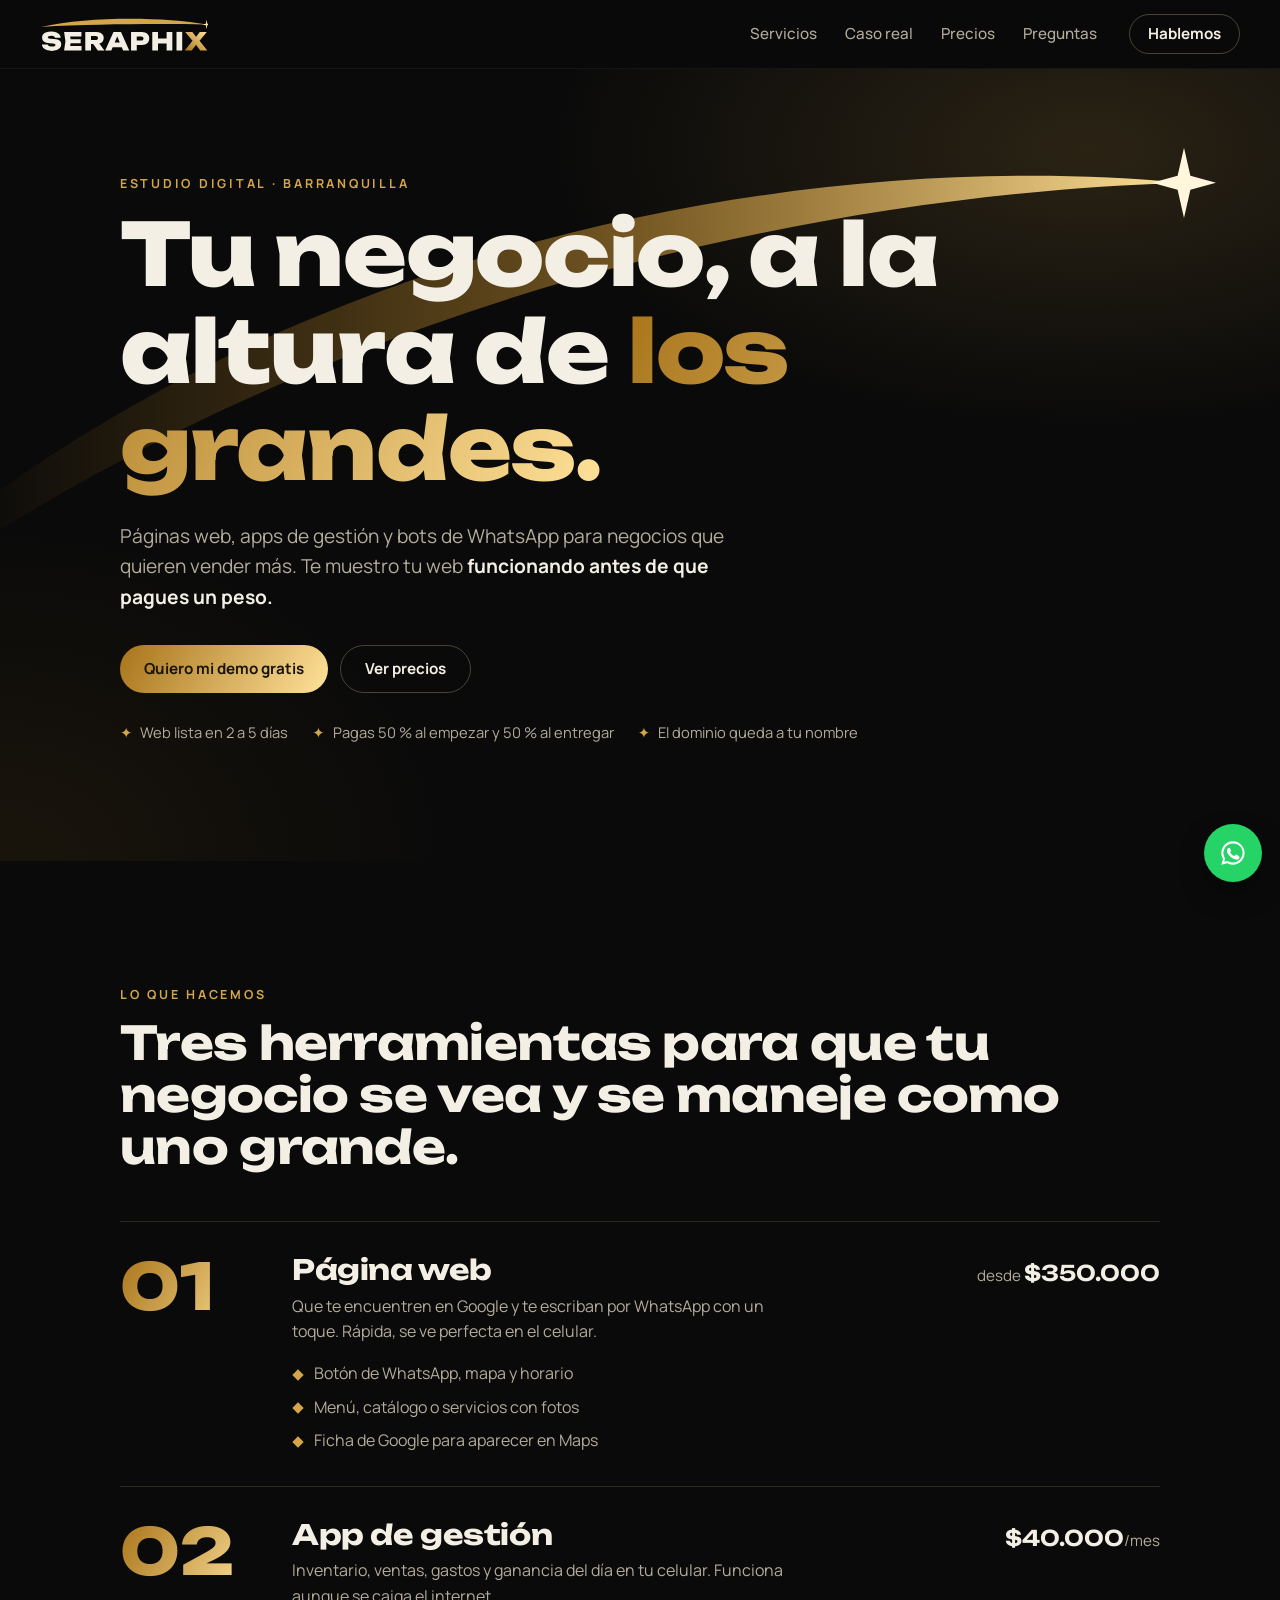
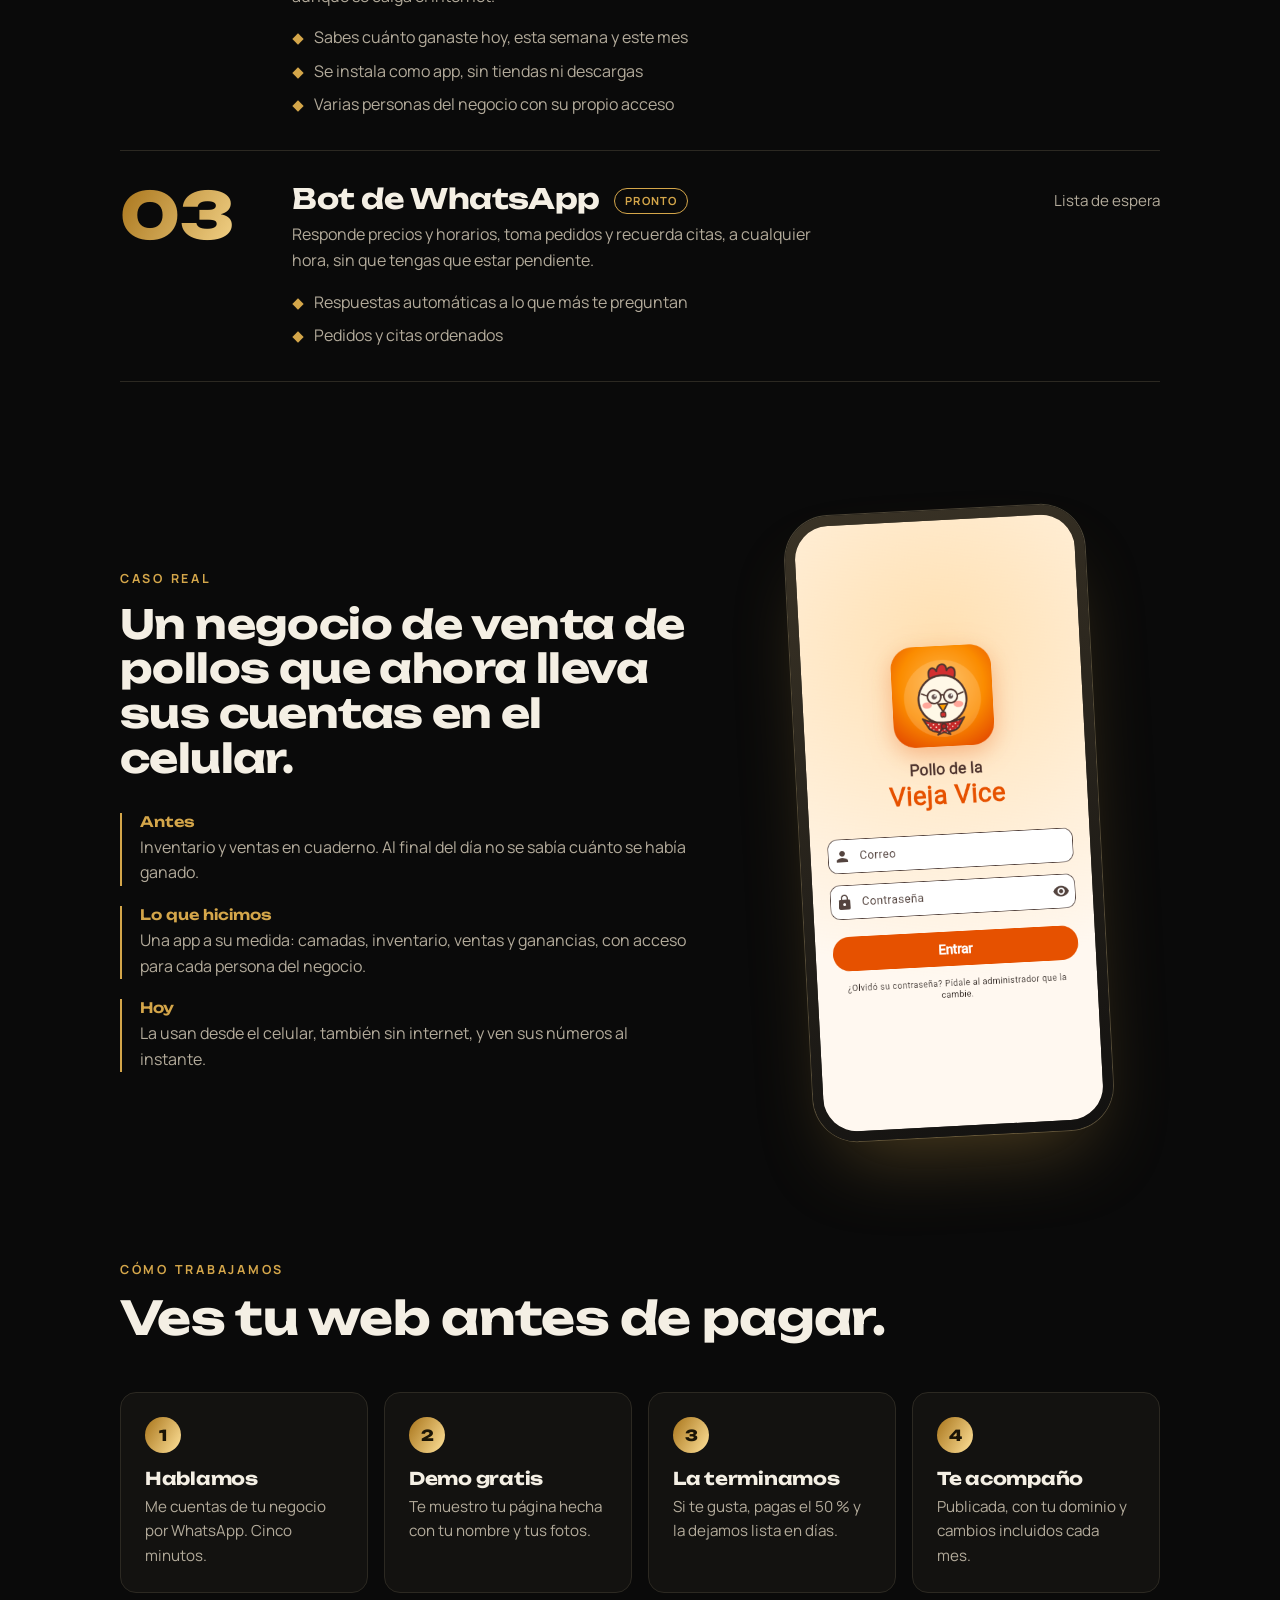
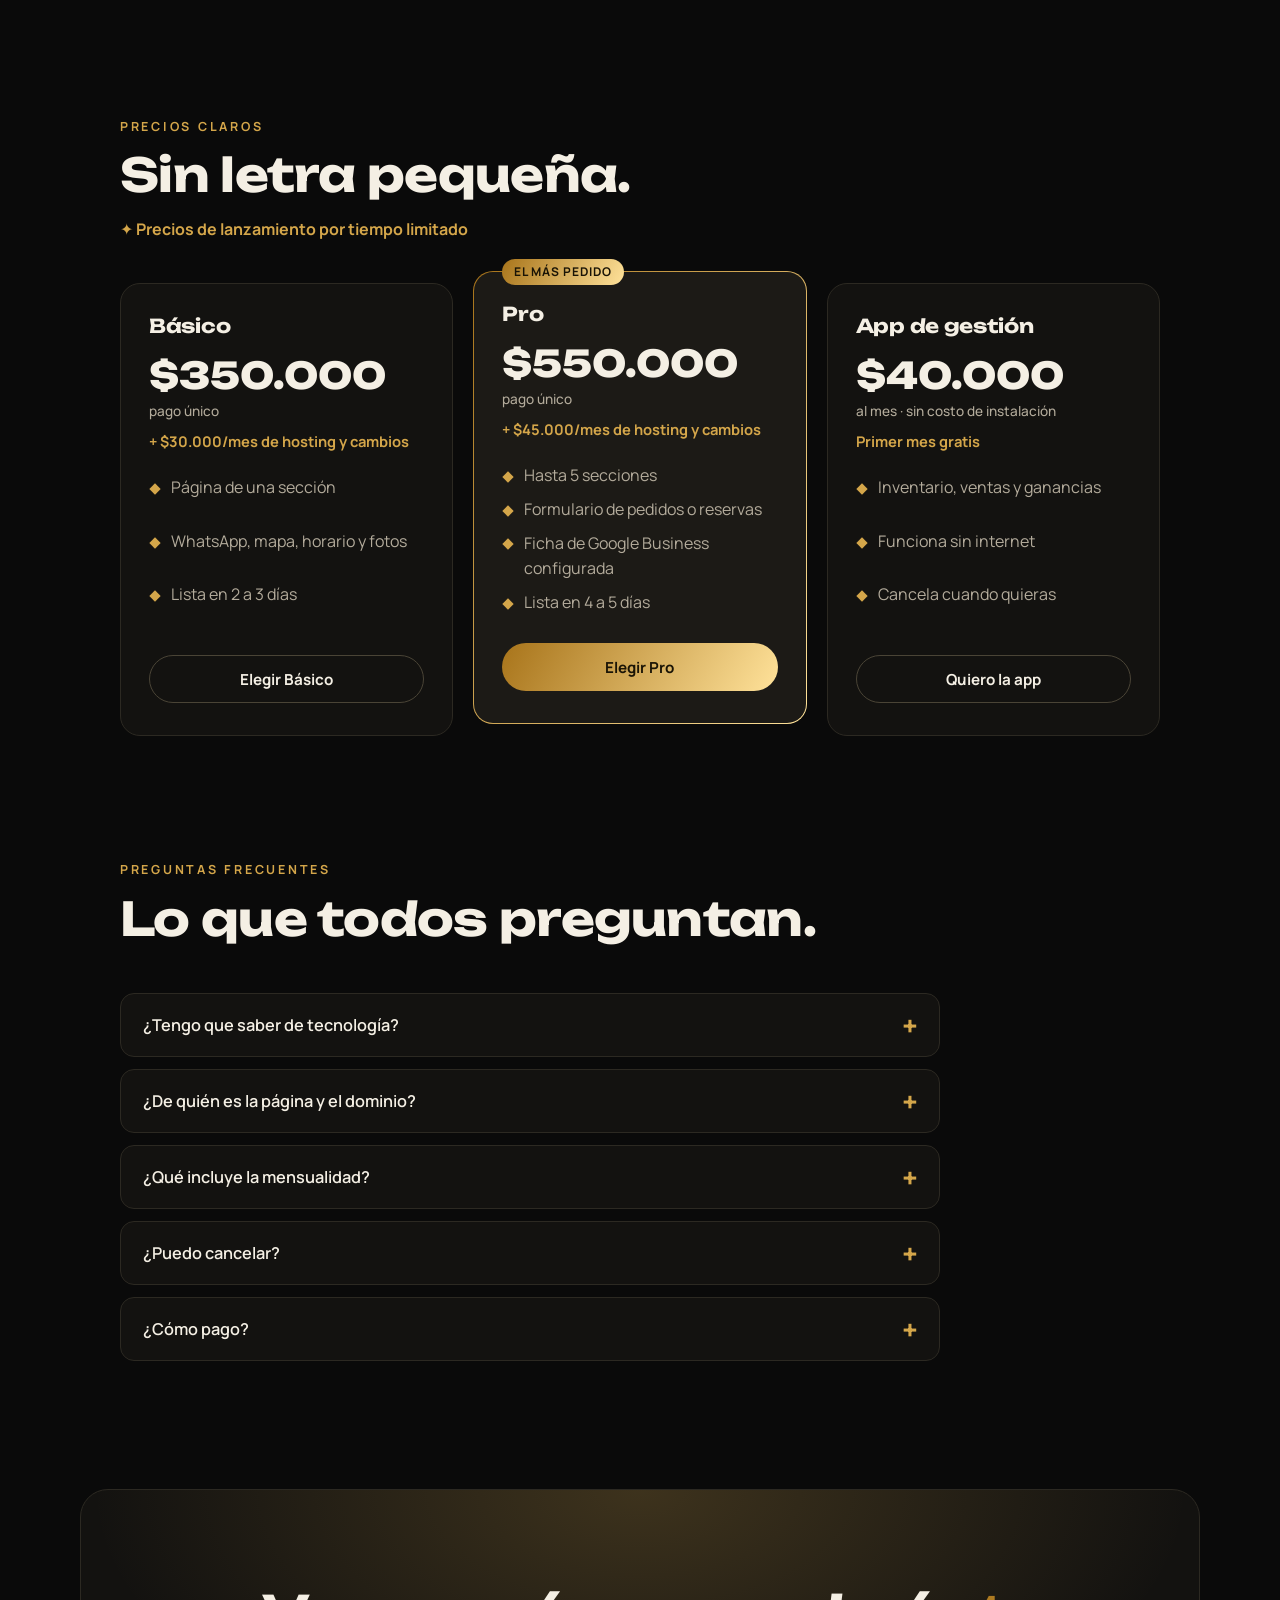
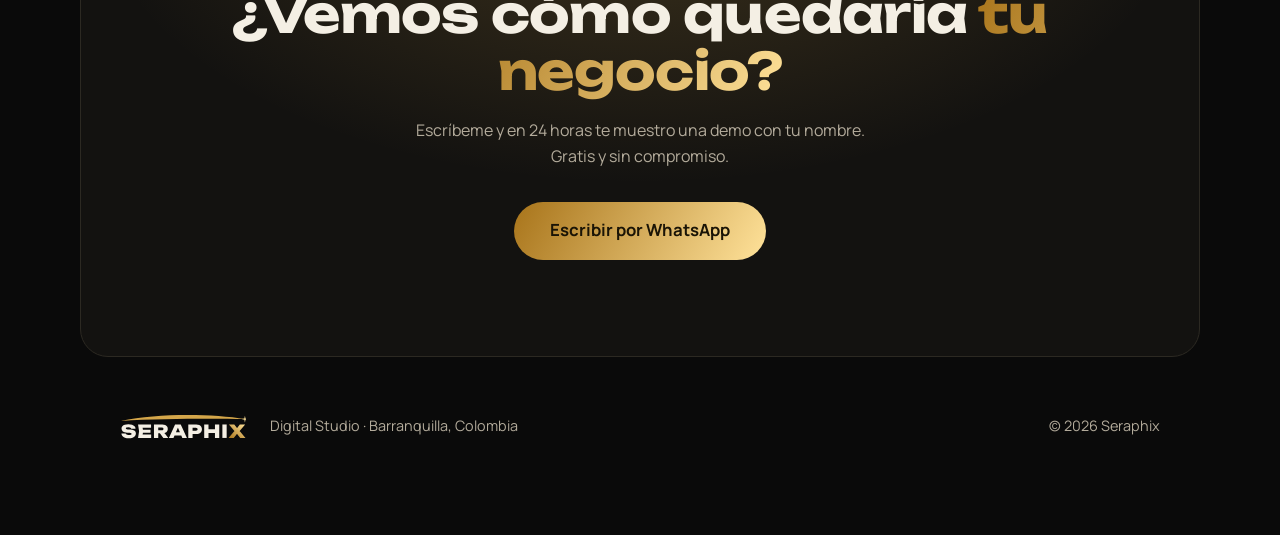
==== index.html @ 8905c08f "Landing de Seraphix" ====
<!doctype html>
<html lang="es">
<head>
  <meta charset="utf-8">
  <meta name="viewport" content="width=device-width, initial-scale=1">
  <title>Seraphix · Webs, apps y bots para tu negocio en Barranquilla</title>
  <meta name="description" content="Páginas web, apps de gestión y bots de WhatsApp para negocios de Barranquilla. Tu web lista en días, con demo gratis antes de pagar.">
  <meta name="theme-color" content="#0a0a0a">
  <meta property="og:title" content="Seraphix · Digital Studio">
  <meta property="og:description" content="Tu negocio, a la altura de los grandes. Webs, apps y bots hechos en Barranquilla.">
  <link rel="icon" href="assets/favicon.svg" type="image/svg+xml">
  <link rel="preconnect" href="https://fonts.googleapis.com">
  <link rel="preconnect" href="https://fonts.gstatic.com" crossorigin>
  <link href="https://fonts.googleapis.com/css2?family=Unbounded:wght@600;800&family=Manrope:wght@400;500;700&display=swap" rel="stylesheet">
  <link rel="stylesheet" href="estilos.css">
</head>
<body>
  <a class="saltar" href="#contenido">Saltar al contenido</a>

  <header class="cabecera">
    <a href="#" class="cabecera__logo" aria-label="Seraphix, inicio">
      <img src="assets/logo.svg" alt="Seraphix" width="168" height="38">
    </a>
    <nav class="cabecera__nav" aria-label="Principal">
      <a href="#servicios">Servicios</a>
      <a href="#caso">Caso real</a>
      <a href="#precios">Precios</a>
      <a href="#preguntas">Preguntas</a>
    </nav>
    <a class="boton boton--borde" data-wa="Hola, quiero información sobre Seraphix" href="#contacto">Hablemos</a>
  </header>

  <main id="contenido">
    <!-- HERO -->
    <section class="hero">
      <svg class="hero__estela" viewBox="0 0 1200 420" preserveAspectRatio="none" aria-hidden="true">
        <defs>
          <linearGradient id="estela" x1="0" y1="0" x2="1" y2="0">
            <stop offset="0" stop-color="#a8741a" stop-opacity="0"/>
            <stop offset=".55" stop-color="#c99436" stop-opacity=".55"/>
            <stop offset="1" stop-color="#ffe29a"/>
          </linearGradient>
        </defs>
        <path d="M-40 360 C 300 120 760 40 1110 70 C 760 80 330 170 -40 390 Z" fill="url(#estela)"/>
        <path d="M1110 40 L1116 64 L1140 70 L1116 76 L1110 100 L1104 76 L1080 70 L1104 64 Z" fill="#fff6dc"/>
      </svg>
      <div class="hero__contenido">
        <p class="eyebrow">Estudio digital · Barranquilla</p>
        <h1>Tu negocio, a la altura de <span class="oro">los grandes.</span></h1>
        <p class="hero__sub">Páginas web, apps de gestión y bots de WhatsApp para negocios que quieren vender más.
          Te muestro tu web <strong>funcionando antes de que pagues un peso.</strong></p>
        <div class="hero__acciones">
          <a class="boton boton--oro" data-wa="Hola, quiero ver una demo gratis de la web para mi negocio" href="#contacto">Quiero mi demo gratis</a>
          <a class="boton boton--borde" href="#precios">Ver precios</a>
        </div>
        <ul class="hero__garantias">
          <li>Web lista en 2 a 5 días</li>
          <li>Pagas 50 % al empezar y 50 % al entregar</li>
          <li>El dominio queda a tu nombre</li>
        </ul>
      </div>
    </section>

    <!-- SERVICIOS -->
    <section class="seccion" id="servicios" aria-labelledby="t-servicios">
      <p class="eyebrow">Lo que hacemos</p>
      <h2 id="t-servicios">Tres herramientas para que tu negocio se vea y se maneje como uno grande.</h2>
      <ol class="servicios">
        <li class="servicio">
          <span class="servicio__num">01</span>
          <div>
            <h3>Página web</h3>
            <p>Que te encuentren en Google y te escriban por WhatsApp con un toque. Rápida, se ve perfecta en el celular.</p>
            <ul class="lista">
              <li>Botón de WhatsApp, mapa y horario</li>
              <li>Menú, catálogo o servicios con fotos</li>
              <li>Ficha de Google para aparecer en Maps</li>
            </ul>
          </div>
          <p class="servicio__precio">desde <strong>$350.000</strong></p>
        </li>
        <li class="servicio">
          <span class="servicio__num">02</span>
          <div>
            <h3>App de gestión</h3>
            <p>Inventario, ventas, gastos y ganancia del día en tu celular. Funciona aunque se caiga el internet.</p>
            <ul class="lista">
              <li>Sabes cuánto ganaste hoy, esta semana y este mes</li>
              <li>Se instala como app, sin tiendas ni descargas</li>
              <li>Varias personas del negocio con su propio acceso</li>
            </ul>
          </div>
          <p class="servicio__precio"><strong>$40.000</strong>/mes</p>
        </li>
        <li class="servicio">
          <span class="servicio__num">03</span>
          <div>
            <h3>Bot de WhatsApp <span class="etiqueta">Pronto</span></h3>
            <p>Responde precios y horarios, toma pedidos y recuerda citas, a cualquier hora, sin que tengas que estar pendiente.</p>
            <ul class="lista">
              <li>Respuestas automáticas a lo que más te preguntan</li>
              <li>Pedidos y citas ordenados</li>
            </ul>
          </div>
          <p class="servicio__precio">Lista de espera</p>
        </li>
      </ol>
    </section>

    <!-- CASO REAL -->
    <section class="seccion caso" id="caso" aria-labelledby="t-caso">
      <div class="caso__texto">
        <p class="eyebrow">Caso real</p>
        <h2 id="t-caso">Un negocio de venta de pollos que ahora lleva sus cuentas en el celular.</h2>
        <dl class="caso__pasos">
          <div><dt>Antes</dt><dd>Inventario y ventas en cuaderno. Al final del día no se sabía cuánto se había ganado.</dd></div>
          <div><dt>Lo que hicimos</dt><dd>Una app a su medida: camadas, inventario, ventas y ganancias, con acceso para cada persona del negocio.</dd></div>
          <div><dt>Hoy</dt><dd>La usan desde el celular, también sin internet, y ven sus números al instante.</dd></div>
        </dl>
      </div>
      <figure class="caso__telefono">
        <img src="assets/caso-pollos.png" alt="Pantalla de inicio de la app de gestión del negocio Pollo de la Vieja Vice" width="390" height="844" loading="lazy">
      </figure>
    </section>

    <!-- PROCESO -->
    <section class="seccion" aria-labelledby="t-proceso">
      <p class="eyebrow">Cómo trabajamos</p>
      <h2 id="t-proceso">Ves tu web antes de pagar.</h2>
      <ol class="proceso">
        <li><b>1</b><h3>Hablamos</h3><p>Me cuentas de tu negocio por WhatsApp. Cinco minutos.</p></li>
        <li><b>2</b><h3>Demo gratis</h3><p>Te muestro tu página hecha con tu nombre y tus fotos.</p></li>
        <li><b>3</b><h3>La terminamos</h3><p>Si te gusta, pagas el 50 % y la dejamos lista en días.</p></li>
        <li><b>4</b><h3>Te acompaño</h3><p>Publicada, con tu dominio y cambios incluidos cada mes.</p></li>
      </ol>
    </section>

    <!-- PRECIOS -->
    <section class="seccion" id="precios" aria-labelledby="t-precios">
      <p class="eyebrow">Precios claros</p>
      <h2 id="t-precios">Sin letra pequeña.</h2>
      <p class="lanzamiento">✦ Precios de lanzamiento por tiempo limitado</p>
      <div class="planes">
        <article class="plan">
          <h3>Básico</h3>
          <p class="plan__precio">$350.000 <span>pago único</span></p>
          <p class="plan__mes">+ $30.000/mes de hosting y cambios</p>
          <ul class="lista">
            <li>Página de una sección</li>
            <li>WhatsApp, mapa, horario y fotos</li>
            <li>Lista en 2 a 3 días</li>
          </ul>
          <a class="boton boton--borde" data-wa="Hola, me interesa el plan Básico de Seraphix" href="#contacto">Elegir Básico</a>
        </article>
        <article class="plan plan--destacado">
          <p class="plan__cinta">El más pedido</p>
          <h3>Pro</h3>
          <p class="plan__precio">$550.000 <span>pago único</span></p>
          <p class="plan__mes">+ $45.000/mes de hosting y cambios</p>
          <ul class="lista">
            <li>Hasta 5 secciones</li>
            <li>Formulario de pedidos o reservas</li>
            <li>Ficha de Google Business configurada</li>
            <li>Lista en 4 a 5 días</li>
          </ul>
          <a class="boton boton--oro" data-wa="Hola, me interesa el plan Pro de Seraphix" href="#contacto">Elegir Pro</a>
        </article>
        <article class="plan">
          <h3>App de gestión</h3>
          <p class="plan__precio">$40.000 <span>al mes · sin costo de instalación</span></p>
          <p class="plan__mes">Primer mes gratis</p>
          <ul class="lista">
            <li>Inventario, ventas y ganancias</li>
            <li>Funciona sin internet</li>
            <li>Cancela cuando quieras</li>
          </ul>
          <a class="boton boton--borde" data-wa="Hola, me interesa la app de gestión de Seraphix" href="#contacto">Quiero la app</a>
        </article>
      </div>
    </section>

    <!-- PREGUNTAS -->
    <section class="seccion" id="preguntas" aria-labelledby="t-preguntas">
      <p class="eyebrow">Preguntas frecuentes</p>
      <h2 id="t-preguntas">Lo que todos preguntan.</h2>
      <div class="faq">
        <details><summary>¿Tengo que saber de tecnología?</summary>
          <p>No. Tú me cuentas cómo funciona tu negocio y yo me encargo de todo. Te enseño a usarlo en una llamada corta.</p></details>
        <details><summary>¿De quién es la página y el dominio?</summary>
          <p>Tuyos. El dominio se registra a tu nombre, así no dependes de nadie.</p></details>
        <details><summary>¿Qué incluye la mensualidad?</summary>
          <p>El hosting (que la página esté siempre en línea), la seguridad y cambios pequeños cada mes: precios, fotos, horarios.</p></details>
        <details><summary>¿Puedo cancelar?</summary>
          <p>Sí, cuando quieras. Sin cláusulas de permanencia.</p></details>
        <details><summary>¿Cómo pago?</summary>
          <p>Transferencia o Nequi. 50 % al empezar y 50 % cuando te entrego la web funcionando.</p></details>
      </div>
    </section>

    <!-- CTA FINAL -->
    <section class="final" id="contacto" aria-labelledby="t-final">
      <h2 id="t-final">¿Vemos cómo quedaría <span class="oro">tu negocio?</span></h2>
      <p>Escríbeme y en 24 horas te muestro una demo con tu nombre. Gratis y sin compromiso.</p>
      <a class="boton boton--oro boton--grande" data-wa="Hola, quiero ver una demo gratis de la web para mi negocio" href="#contacto">Escribir por WhatsApp</a>
    </section>
  </main>

  <footer class="pie">
    <img src="assets/logo.svg" alt="Seraphix" width="126" height="28" loading="lazy">
    <p>Digital Studio · Barranquilla, Colombia</p>
    <p class="pie__legal">© 2026 Seraphix</p>
  </footer>

  <a class="wa-flotante" data-wa="Hola, quiero información sobre Seraphix" href="#contacto" aria-label="Escribir por WhatsApp">
    <svg viewBox="0 0 24 24" width="28" height="28" aria-hidden="true"><path fill="currentColor" d="M12 2a10 10 0 0 0-8.6 15.1L2 22l5-1.3A10 10 0 1 0 12 2Zm0 18.2a8.2 8.2 0 0 1-4.2-1.2l-.3-.2-3 .8.8-2.9-.2-.3A8.2 8.2 0 1 1 12 20.2Zm4.5-6.1c-.2-.1-1.5-.7-1.7-.8-.2-.1-.4-.1-.6.1l-.8 1c-.1.2-.3.2-.5.1a6.7 6.7 0 0 1-3.3-2.9c-.2-.4.2-.4.7-1.3.1-.2 0-.3 0-.4l-.8-1.8c-.2-.5-.4-.4-.6-.4h-.5a1 1 0 0 0-.7.3 3 3 0 0 0-.9 2.2 5.2 5.2 0 0 0 1.1 2.8 11.9 11.9 0 0 0 4.6 4c1.7.7 2.4.8 3.2.7.5-.1 1.5-.6 1.7-1.2.2-.6.2-1.1.2-1.2-.1-.1-.3-.2-.5-.3Z"/></svg>
  </a>

  <script src="app.js" defer></script>
</body>
</html>
---- estilos.css ----
/* Seraphix · tokens */
:root {
  --noche: #0a0a0a;
  --noche-2: #131210;
  --noche-3: #1c1a16;
  --linea: #2c2922;
  --hueso: #f4efe4;
  --niebla: #b3ab9b;
  --oro: #d4a64a;
  --oro-claro: #ffe29a;
  --oro-oscuro: #a8741a;
  --oro-grad: linear-gradient(120deg, var(--oro-oscuro), var(--oro-claro));

  --f-display: "Unbounded", system-ui, sans-serif;
  --f-texto: "Manrope", system-ui, sans-serif;

  --ancho: 1120px;
  --borde: 16px;
  --gutter: clamp(16px, 4vw, 40px);
  --espacio: clamp(72px, 10vw, 128px);
}

*, *::before, *::after { box-sizing: border-box; }
html { scroll-behavior: smooth; }
body {
  margin: 0;
  background: var(--noche);
  color: var(--hueso);
  font: 400 1rem/1.6 var(--f-texto);
  -webkit-font-smoothing: antialiased;
  overflow-x: hidden;
}
img { max-width: 100%; height: auto; display: block; }
h1, h2, h3 { font-family: var(--f-display); line-height: 1.12; margin: 0; letter-spacing: -0.015em; }
p { margin: 0; }
a { color: inherit; }
:focus-visible { outline: 2px solid var(--oro-claro); outline-offset: 3px; border-radius: 4px; }

.saltar {
  position: absolute; left: -999px; top: 8px; z-index: 50;
  background: var(--oro); color: var(--noche); padding: 8px 14px; border-radius: 8px;
}
.saltar:focus { left: 8px; }

.oro {
  background: var(--oro-grad);
  -webkit-background-clip: text; background-clip: text;
  color: transparent;
}
.eyebrow {
  font: 700 0.78rem/1 var(--f-texto);
  letter-spacing: 0.22em; text-transform: uppercase;
  color: var(--oro);
  margin-bottom: 16px;
}

/* Botones */
.boton {
  display: inline-flex; align-items: center; justify-content: center;
  min-height: 48px; padding: 0 24px; border-radius: 999px;
  font: 700 0.95rem/1 var(--f-texto); text-decoration: none;
  transition: transform .18s ease-out, background-color .18s ease-out, border-color .18s ease-out;
}
.boton:hover { transform: translateY(-2px); }
.boton:active { transform: translateY(0); }
.boton--oro { background: var(--oro-grad); color: #1a1406; }
.boton--borde { border: 1px solid #4a4436; color: var(--hueso); }
.boton--borde:hover { border-color: var(--oro); }
.boton--grande { min-height: 58px; padding: 0 36px; font-size: 1.05rem; }

/* Cabecera */
.cabecera {
  position: sticky; top: 0; z-index: 20;
  display: flex; align-items: center; gap: 24px;
  padding: 14px var(--gutter);
  background: rgb(10 10 10 / 0.82);
  backdrop-filter: blur(12px);
  border-bottom: 1px solid rgb(255 255 255 / 0.05);
}
.cabecera__logo img { width: 140px; }
.cabecera__nav { display: none; gap: 28px; margin-left: auto; }
.cabecera__nav a { text-decoration: none; color: var(--niebla); font-weight: 500; font-size: .95rem; }
.cabecera__nav a:hover { color: var(--hueso); }
.cabecera > .boton { margin-left: auto; min-height: 40px; padding: 0 18px; }
@media (min-width: 860px) {
  .cabecera__nav { display: flex; }
  .cabecera > .boton { margin-left: 8px; }
  .cabecera__logo img { width: 168px; }
}

/* Hero */
.hero {
  position: relative; isolation: isolate;
  min-height: min(88dvh, 820px);
  display: grid; align-items: center;
  padding: 64px 0 72px;
  overflow: hidden;
}
.hero::before {
  content: ""; position: absolute; inset: 0; z-index: -2;
  background:
    radial-gradient(60% 50% at 85% 10%, rgb(212 166 74 / 0.16), transparent 70%),
    radial-gradient(50% 60% at 0% 100%, rgb(168 116 26 / 0.10), transparent 70%);
}
.hero__estela {
  position: absolute; z-index: -1; left: 0; top: 4%;
  width: 100%; height: 62%;
  animation: estela 1.1s cubic-bezier(.2,.8,.2,1) both;
}
@keyframes estela { from { opacity: 0; transform: translateX(-6%); } to { opacity: 1; transform: none; } }
.hero__contenido { max-width: var(--ancho); margin: 0 auto; width: 100%; padding: 0 var(--gutter); }
.hero h1 {
  font-weight: 800;
  font-size: clamp(2.3rem, 7.2vw, 5.4rem);
  max-width: 13ch;
  margin-bottom: 24px;
}
.hero__sub { max-width: 54ch; color: var(--niebla); font-size: clamp(1.05rem, 1.6vw, 1.2rem); }
.hero__sub strong { color: var(--hueso); font-weight: 700; }
.hero__acciones { display: flex; flex-wrap: wrap; gap: 12px; margin: 32px 0 28px; }
.hero__garantias {
  list-style: none; padding: 0; margin: 0;
  display: flex; flex-wrap: wrap; gap: 10px 24px;
  color: var(--niebla); font-size: .92rem;
}
.hero__garantias li::before { content: "✦"; color: var(--oro); margin-right: 8px; }

/* Secciones */
.seccion { max-width: var(--ancho); margin: 0 auto; padding: var(--espacio) var(--gutter) 0; }
.seccion > h2 { font-size: clamp(1.7rem, 4vw, 2.9rem); max-width: 22ch; margin-bottom: 48px; }
.lanzamiento { color: var(--oro); font-weight: 700; margin: -32px 0 40px; }

.lista { list-style: none; padding: 0; margin: 16px 0 0; display: grid; gap: 8px; color: var(--niebla); }
.lista li { padding-left: 22px; position: relative; }
.lista li::before {
  content: ""; position: absolute; left: 2px; top: .62em;
  width: 8px; height: 8px; transform: rotate(45deg);
  background: var(--oro);
}

/* Servicios: filas, no tarjetas */
.servicios { list-style: none; padding: 0; margin: 0; border-top: 1px solid var(--linea); }
.servicio {
  display: grid; gap: 12px 32px;
  padding: 32px 0; border-bottom: 1px solid var(--linea);
}
.servicio__num {
  font: 800 clamp(2.4rem, 6vw, 4rem)/1 var(--f-display);
  background: var(--oro-grad); -webkit-background-clip: text; background-clip: text; color: transparent;
}
.servicio h3 { font-size: clamp(1.3rem, 2.6vw, 1.75rem); margin-bottom: 8px; }
.servicio p { color: var(--niebla); max-width: 52ch; }
.servicio__precio { color: var(--niebla); font-size: .95rem; }
.servicio__precio strong { color: var(--hueso); font: 600 1.35rem var(--f-display); }
.etiqueta {
  display: inline-block; vertical-align: middle; margin-left: 8px;
  font: 700 .7rem/1 var(--f-texto); letter-spacing: .1em; text-transform: uppercase;
  padding: 6px 10px; border-radius: 999px; border: 1px solid var(--oro); color: var(--oro);
}
@media (min-width: 860px) {
  .servicio { grid-template-columns: 140px 1fr 200px; align-items: start; }
  .servicio__precio { text-align: right; padding-top: 6px; }
}

/* Caso real */
.caso { display: grid; gap: 48px; align-items: center; }
.caso h2 { font-size: clamp(1.6rem, 3.6vw, 2.5rem); margin-bottom: 32px; }
.caso__pasos { margin: 0; display: grid; gap: 20px; }
.caso__pasos div { border-left: 2px solid var(--oro); padding-left: 18px; }
.caso__pasos dt { font: 600 .9rem var(--f-display); color: var(--oro); margin-bottom: 4px; }
.caso__pasos dd { margin: 0; color: var(--niebla); }
.caso__telefono {
  margin: 0 auto; width: min(300px, 78vw);
  padding: 10px; border-radius: 44px;
  background: linear-gradient(160deg, #3a3326, #121110);
  box-shadow: 0 40px 80px -30px rgb(212 166 74 / .35), 0 0 0 1px #4a4436;
  transform: rotate(-3deg);
}
.caso__telefono img { border-radius: 34px; }
@media (min-width: 860px) { .caso { grid-template-columns: 1.15fr .85fr; } }

/* Proceso */
.proceso {
  list-style: none; padding: 0; margin: 0;
  display: grid; gap: 16px; counter-reset: paso;
}
.proceso li {
  background: var(--noche-2); border: 1px solid var(--linea); border-radius: var(--borde);
  padding: 24px;
}
.proceso b {
  display: inline-grid; place-items: center; width: 36px; height: 36px; border-radius: 50%;
  background: var(--oro-grad); color: #1a1406; font: 800 .95rem var(--f-display); margin-bottom: 16px;
}
.proceso h3 { font-size: 1.1rem; margin-bottom: 6px; }
.proceso p { color: var(--niebla); font-size: .95rem; }
@media (min-width: 700px) { .proceso { grid-template-columns: repeat(2, 1fr); } }
@media (min-width: 1000px) { .proceso { grid-template-columns: repeat(4, 1fr); } }

/* Precios */
.planes { display: grid; gap: 20px; align-items: stretch; }
.plan {
  position: relative; display: flex; flex-direction: column;
  background: var(--noche-2); border: 1px solid var(--linea); border-radius: 20px;
  padding: 32px 28px;
}
.plan h3 { font-size: 1.2rem; margin-bottom: 18px; }
.plan__precio { font: 800 clamp(1.8rem, 3.4vw, 2.3rem)/1.1 var(--f-display); }
.plan__precio span { display: block; font: 500 .85rem var(--f-texto); color: var(--niebla); margin-top: 6px; }
.plan__mes { color: var(--oro); font-weight: 700; font-size: .92rem; margin-top: 10px; }
.plan .lista { margin: 22px 0 28px; flex: 1; }
.plan .boton { width: 100%; }
.plan--destacado {
  border-color: transparent;
  background:
    linear-gradient(var(--noche-3), var(--noche-3)) padding-box,
    var(--oro-grad) border-box;
  border: 1.5px solid transparent;
}
.plan__cinta {
  position: absolute; top: -13px; left: 28px;
  background: var(--oro-grad); color: #1a1406;
  font: 700 .75rem/1 var(--f-texto); letter-spacing: .08em; text-transform: uppercase;
  padding: 7px 12px; border-radius: 999px;
}
@media (min-width: 900px) {
  .planes { grid-template-columns: repeat(3, 1fr); }
  .plan--destacado { transform: translateY(-12px); }
}

/* Preguntas */
.faq { display: grid; gap: 12px; max-width: 820px; }
.faq details { background: var(--noche-2); border: 1px solid var(--linea); border-radius: 14px; padding: 0 22px; }
.faq summary {
  cursor: pointer; list-style: none; padding: 20px 28px 20px 0; position: relative;
  font: 600 1.02rem var(--f-texto);
}
.faq summary::-webkit-details-marker { display: none; }
.faq summary::after {
  content: "+"; position: absolute; right: 0; top: 50%; transform: translateY(-50%);
  font: 600 1.4rem var(--f-display); color: var(--oro); transition: transform .2s ease-out;
}
.faq details[open] summary::after { transform: translateY(-50%) rotate(45deg); }
.faq details p { padding: 0 0 20px; color: var(--niebla); }

/* CTA final */
.final {
  margin: var(--espacio) var(--gutter) 0;
  max-width: var(--ancho); margin-inline: auto;
  text-align: center;
  padding: clamp(56px, 8vw, 96px) var(--gutter);
  border-radius: 28px;
  background:
    radial-gradient(70% 90% at 50% 0%, rgb(212 166 74 / .22), transparent 70%),
    var(--noche-2);
  border: 1px solid var(--linea);
}
.final h2 { font-size: clamp(1.8rem, 4.6vw, 3.2rem); max-width: 18ch; margin: 0 auto 18px; }
.final p { color: var(--niebla); max-width: 48ch; margin: 0 auto 32px; }
@media (max-width: 1160px) { .final { margin-inline: var(--gutter); } }

/* Pie */
.pie {
  max-width: var(--ancho); margin: 0 auto;
  padding: 56px var(--gutter) 96px;
  display: flex; flex-wrap: wrap; align-items: center; gap: 12px 24px;
  color: var(--niebla); font-size: .9rem;
}
.pie__legal { margin-left: auto; }

/* WhatsApp flotante */
.wa-flotante {
  position: fixed; right: 18px; bottom: 18px; z-index: 30;
  width: 58px; height: 58px; border-radius: 50%;
  display: grid; place-items: center;
  background: #25d366; color: #fff;
  box-shadow: 0 12px 30px -8px rgb(0 0 0 / .6);
  transition: transform .18s ease-out;
}
.wa-flotante:hover { transform: scale(1.06); }

@media (prefers-reduced-motion: reduce) {
  html { scroll-behavior: auto; }
  *, *::before, *::after { animation: none !important; transition: none !important; }
}
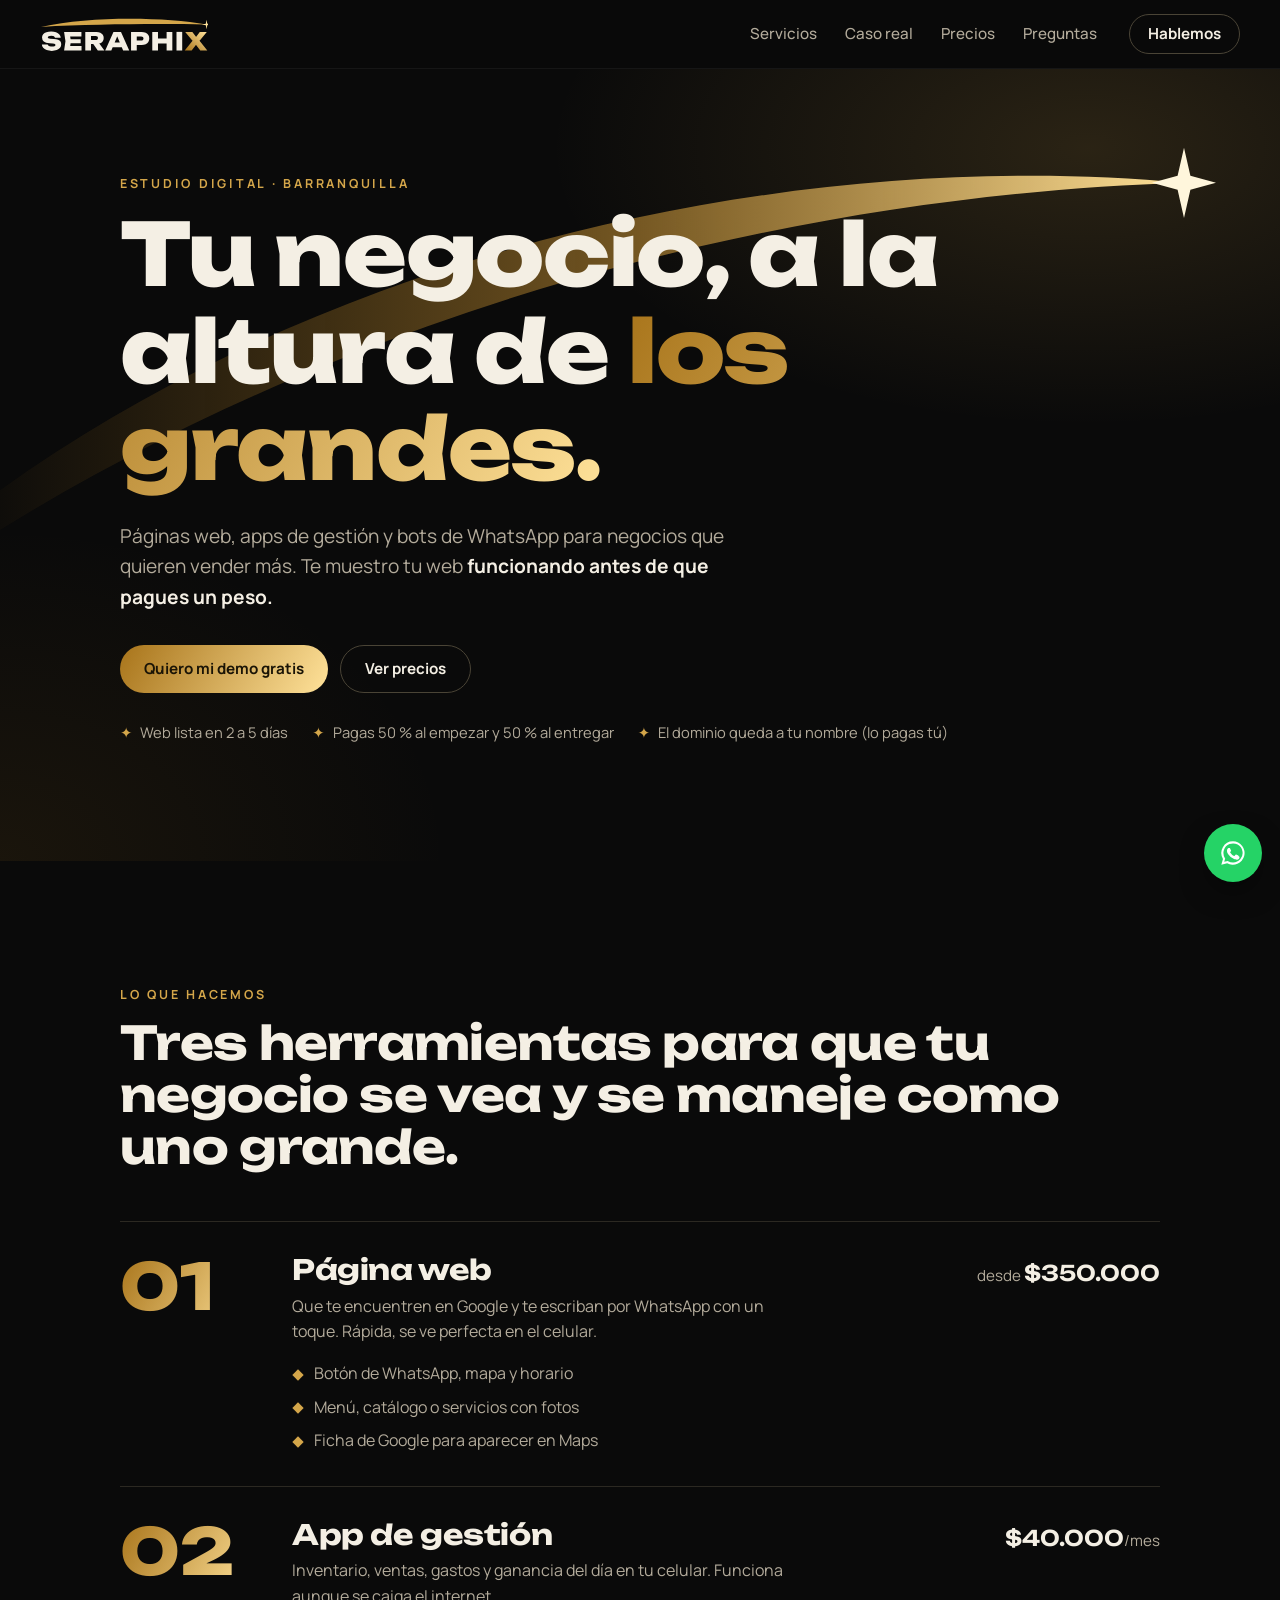
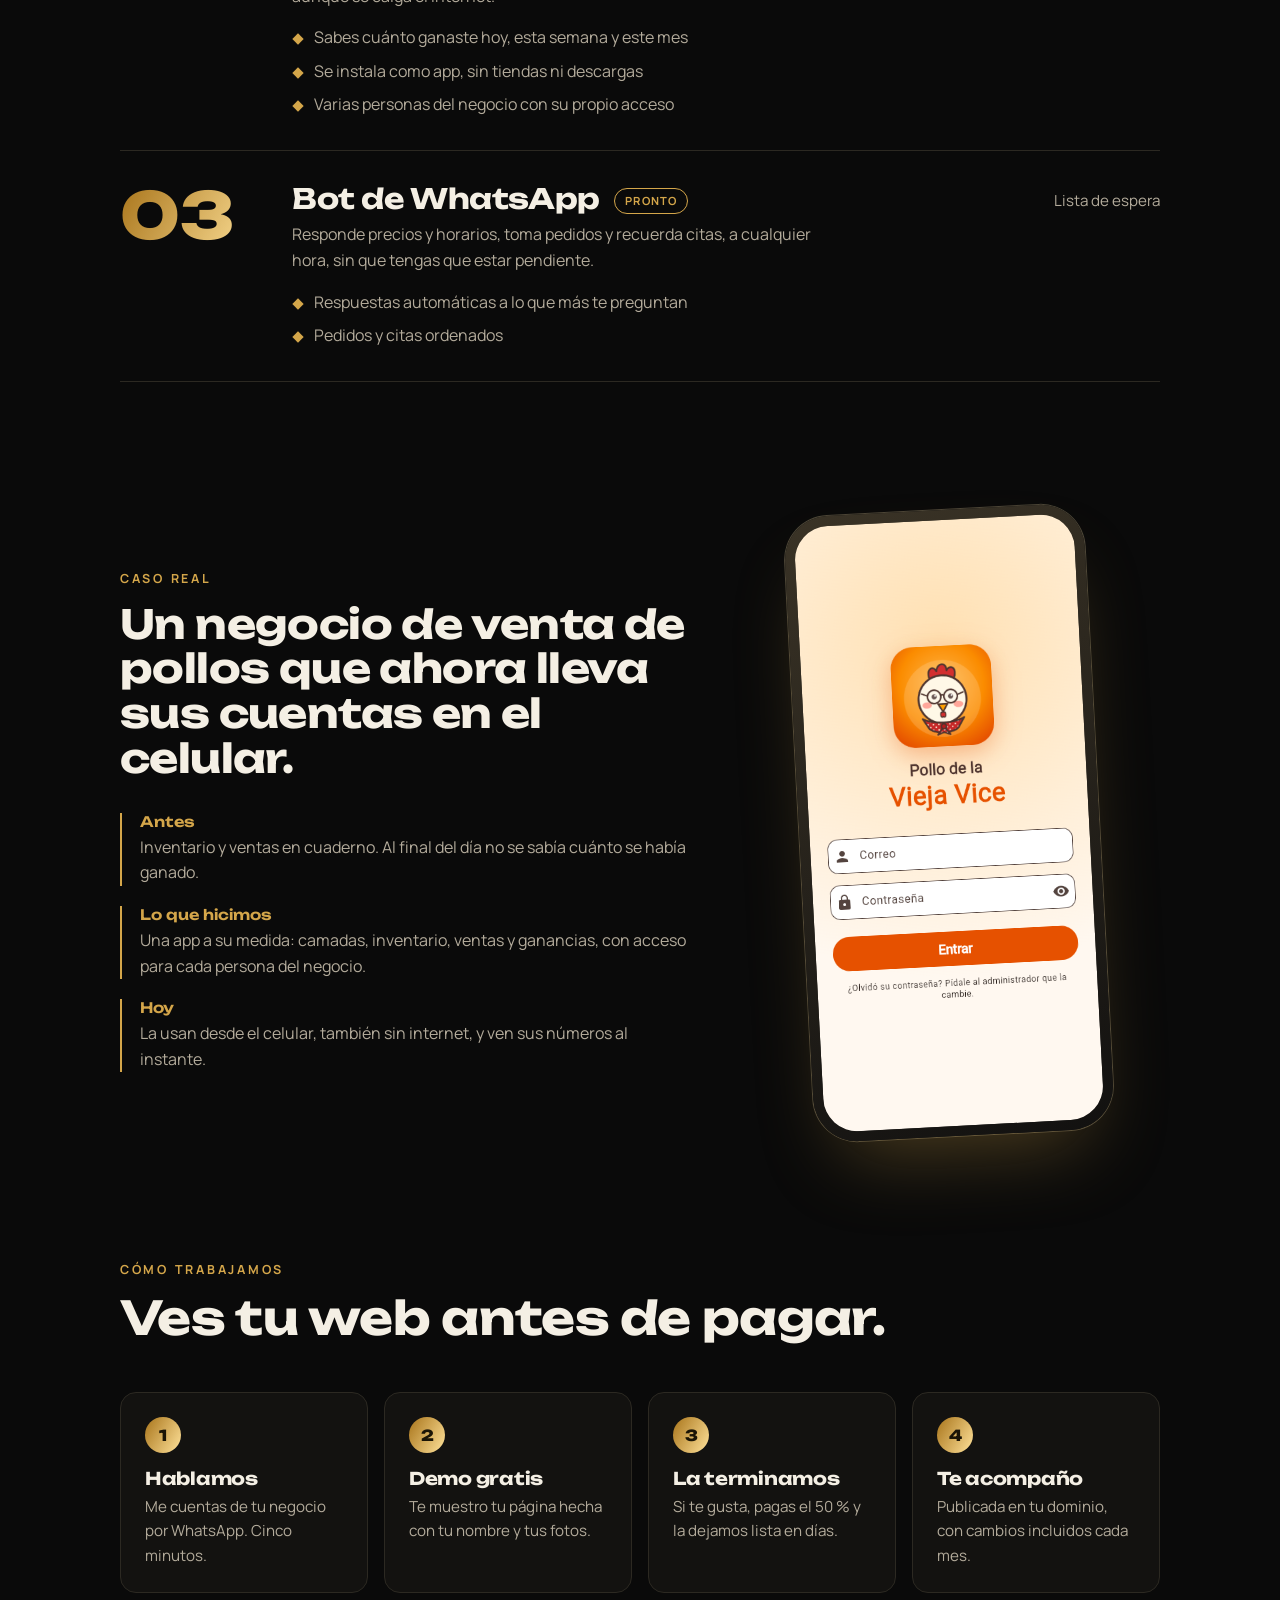
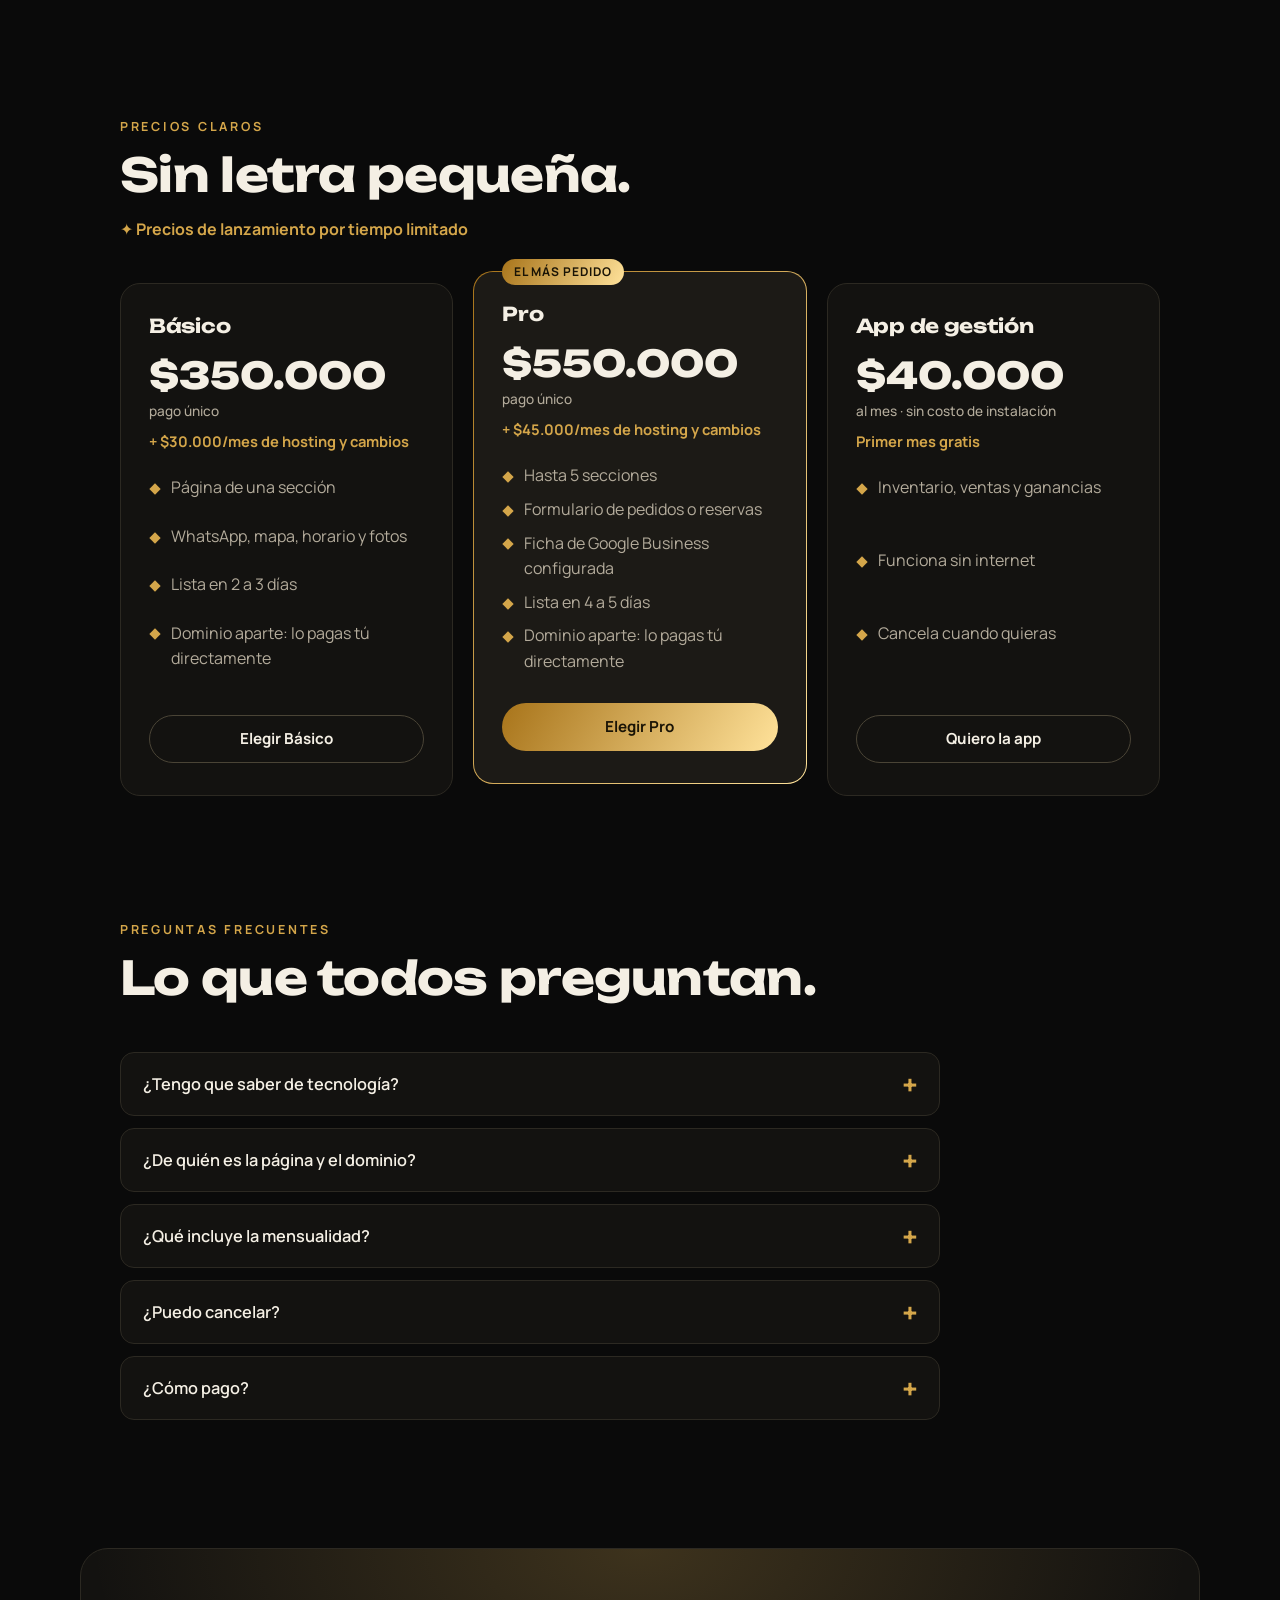
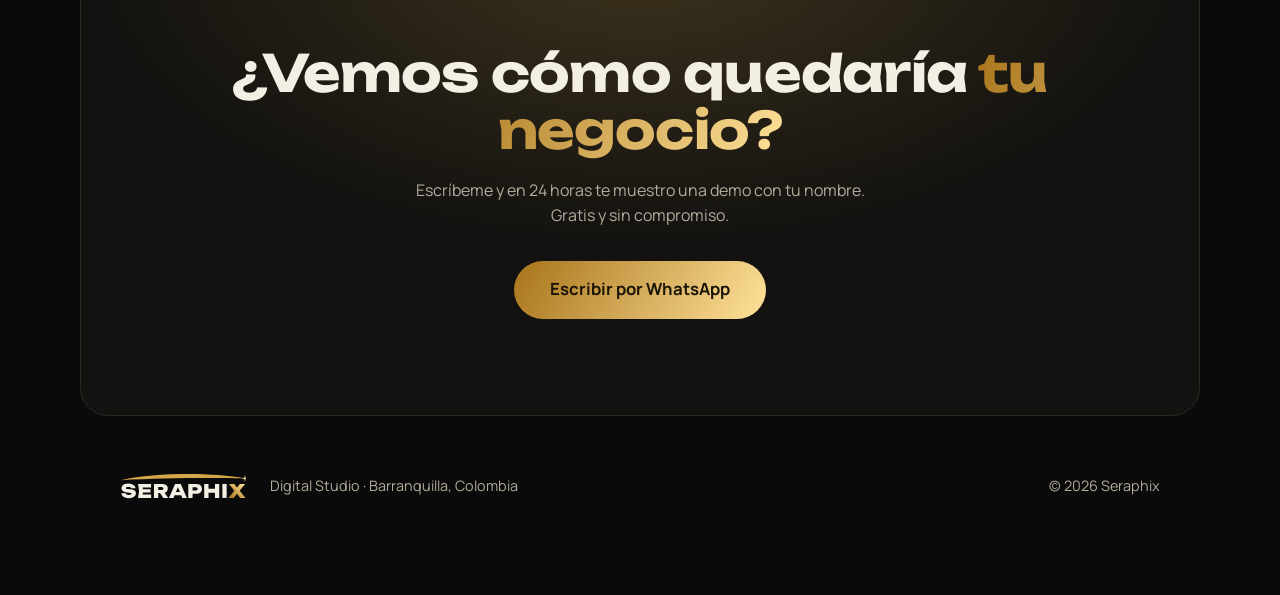
==== commit 2e401481: "Aclarar que el dominio lo paga el cliente" ====
--- a/index.html
+++ b/index.html
@@ -56,7 +56,7 @@
         <ul class="hero__garantias">
           <li>Web lista en 2 a 5 días</li>
           <li>Pagas 50 % al empezar y 50 % al entregar</li>
-          <li>El dominio queda a tu nombre</li>
+          <li>El dominio queda a tu nombre (lo pagas tú)</li>
         </ul>
       </div>
     </section>
@@ -131,7 +131,7 @@
         <li><b>1</b><h3>Hablamos</h3><p>Me cuentas de tu negocio por WhatsApp. Cinco minutos.</p></li>
         <li><b>2</b><h3>Demo gratis</h3><p>Te muestro tu página hecha con tu nombre y tus fotos.</p></li>
         <li><b>3</b><h3>La terminamos</h3><p>Si te gusta, pagas el 50 % y la dejamos lista en días.</p></li>
-        <li><b>4</b><h3>Te acompaño</h3><p>Publicada, con tu dominio y cambios incluidos cada mes.</p></li>
+        <li><b>4</b><h3>Te acompaño</h3><p>Publicada en tu dominio, con cambios incluidos cada mes.</p></li>
       </ol>
     </section>
 
@@ -149,6 +149,7 @@
             <li>Página de una sección</li>
             <li>WhatsApp, mapa, horario y fotos</li>
             <li>Lista en 2 a 3 días</li>
+            <li>Dominio aparte: lo pagas tú directamente</li>
           </ul>
           <a class="boton boton--borde" data-wa="Hola, me interesa el plan Básico de Seraphix" href="#contacto">Elegir Básico</a>
         </article>
@@ -162,6 +163,7 @@
             <li>Formulario de pedidos o reservas</li>
             <li>Ficha de Google Business configurada</li>
             <li>Lista en 4 a 5 días</li>
+            <li>Dominio aparte: lo pagas tú directamente</li>
           </ul>
           <a class="boton boton--oro" data-wa="Hola, me interesa el plan Pro de Seraphix" href="#contacto">Elegir Pro</a>
         </article>
@@ -187,7 +189,7 @@
         <details><summary>¿Tengo que saber de tecnología?</summary>
           <p>No. Tú me cuentas cómo funciona tu negocio y yo me encargo de todo. Te enseño a usarlo en una llamada corta.</p></details>
         <details><summary>¿De quién es la página y el dominio?</summary>
-          <p>Tuyos. El dominio se registra a tu nombre, así no dependes de nadie.</p></details>
+          <p>Tuyos. El dominio (por ejemplo, tunegocio.co) se registra a tu nombre y lo pagas tú directamente al proveedor; no está incluido en el precio de la página ni en la mensualidad. Yo te ayudo a comprarlo y lo dejo conectado, así no dependes de nadie.</p></details>
         <details><summary>¿Qué incluye la mensualidad?</summary>
           <p>El hosting (que la página esté siempre en línea), la seguridad y cambios pequeños cada mes: precios, fotos, horarios.</p></details>
         <details><summary>¿Puedo cancelar?</summary>
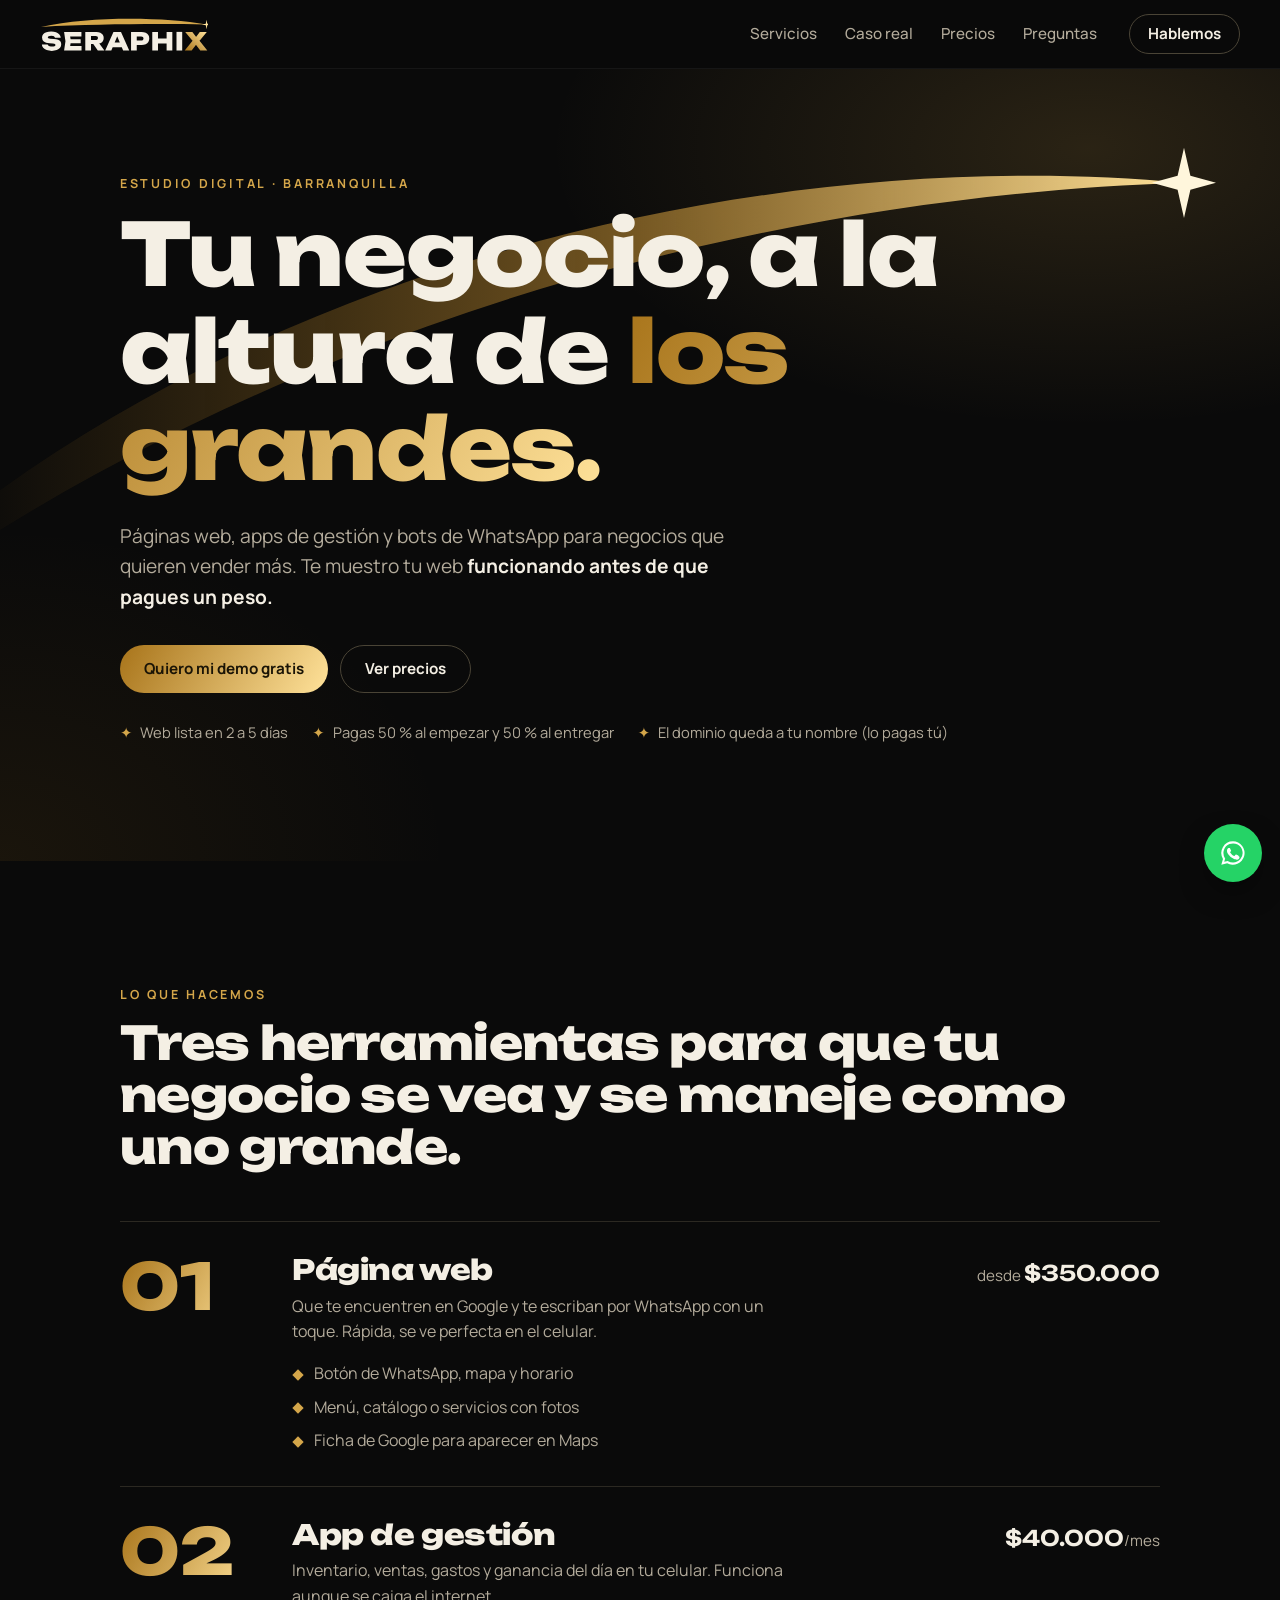
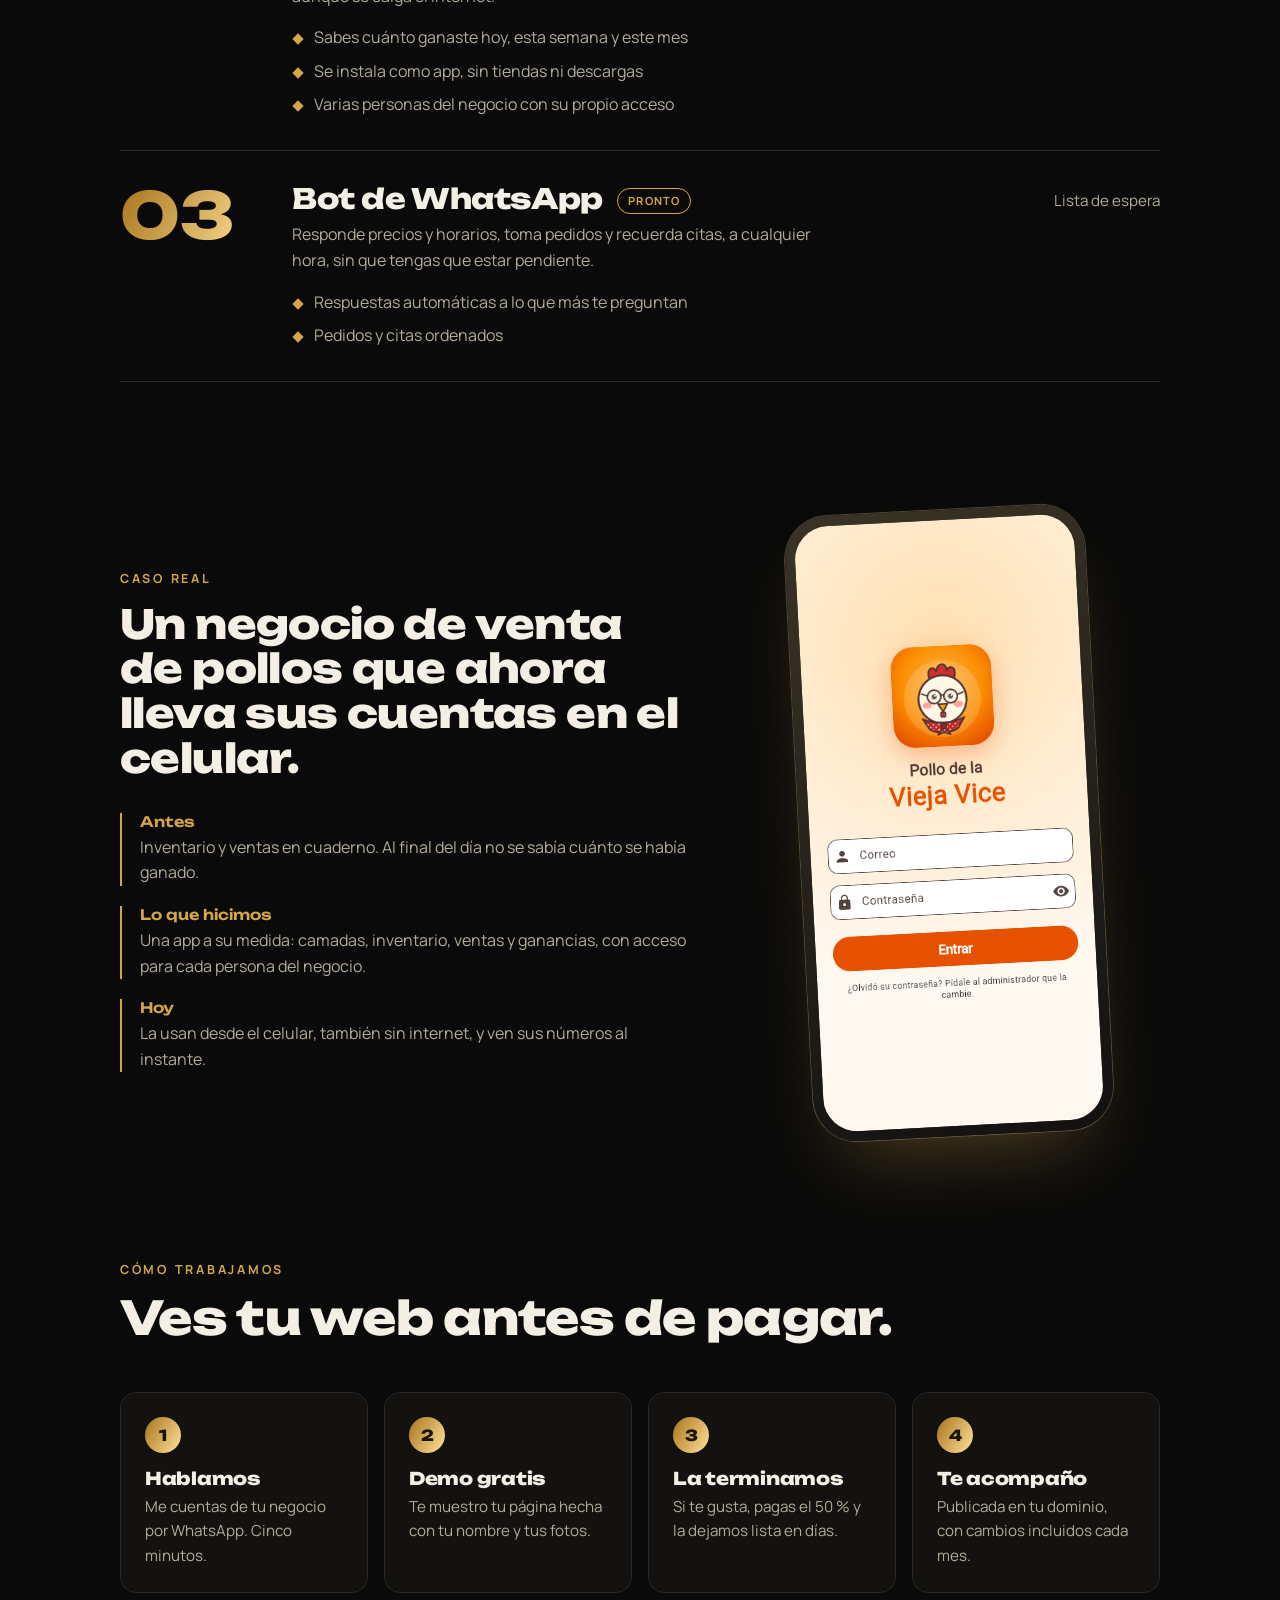
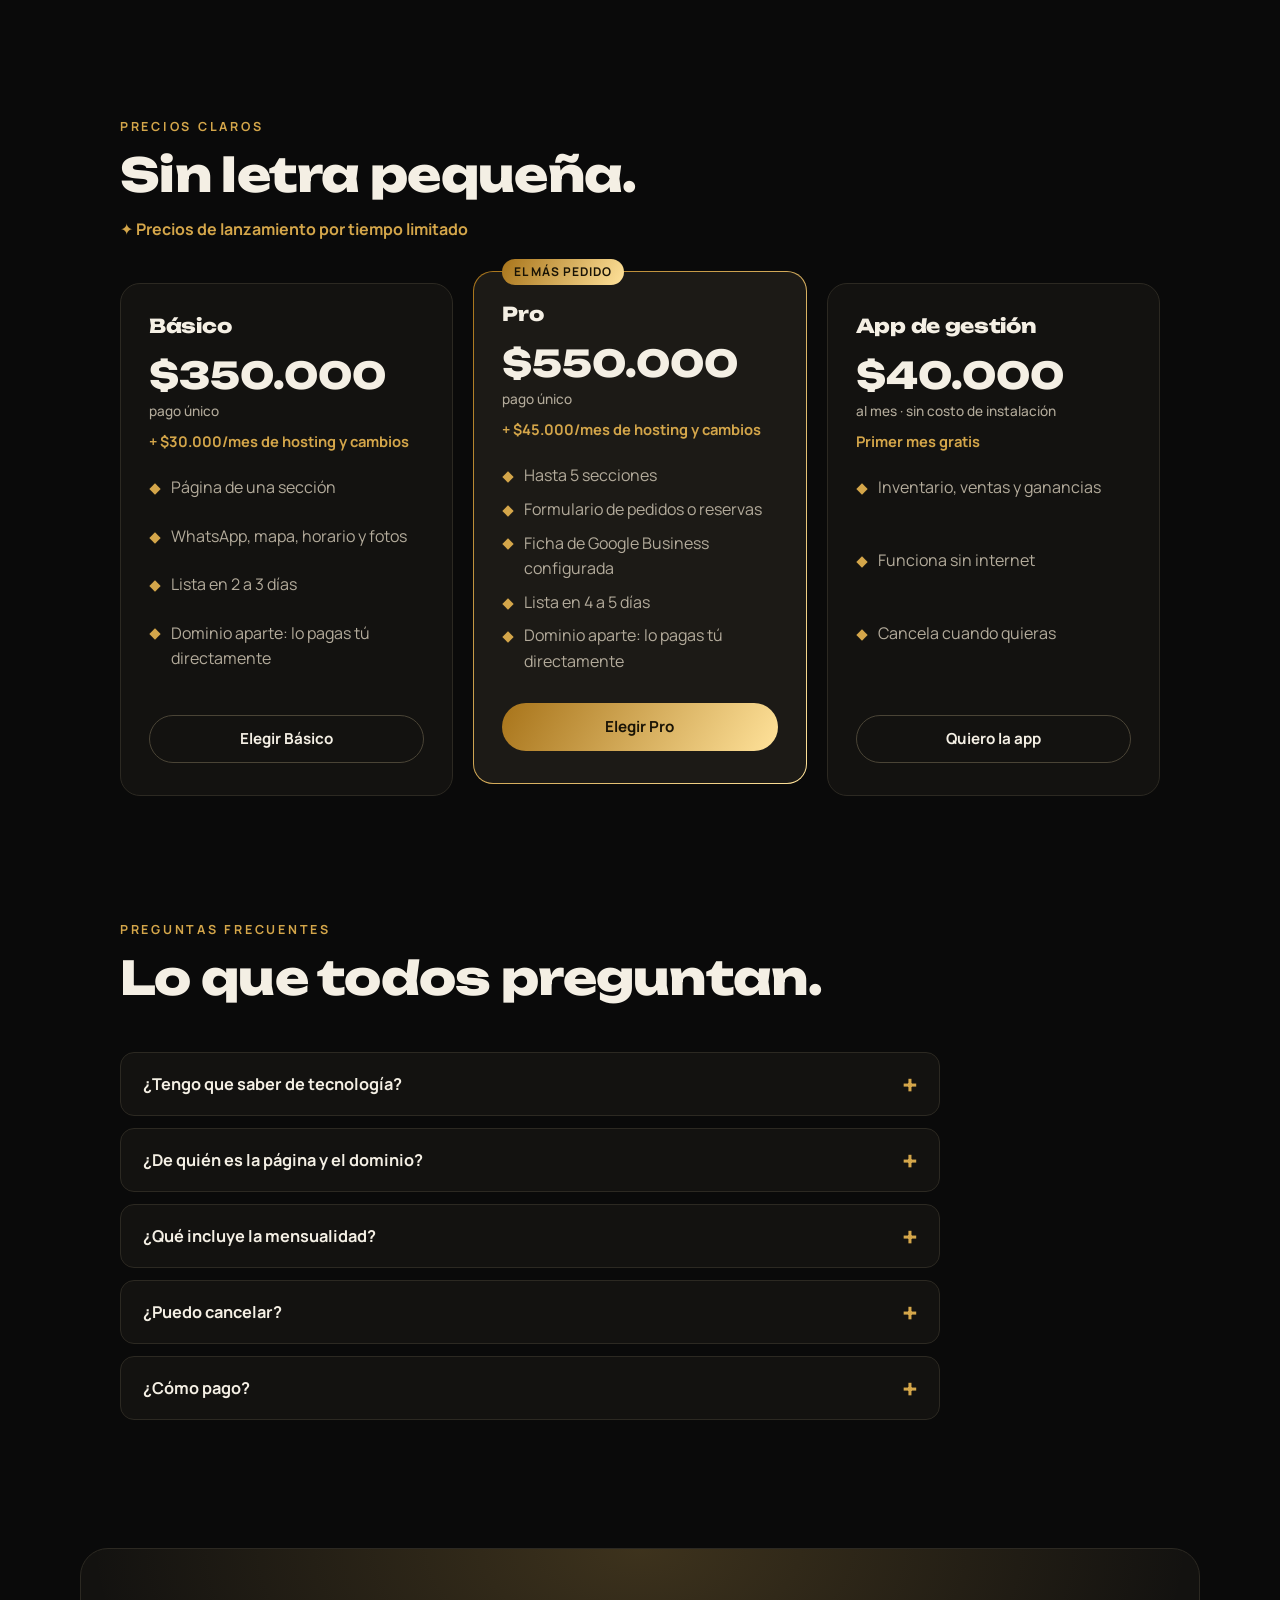
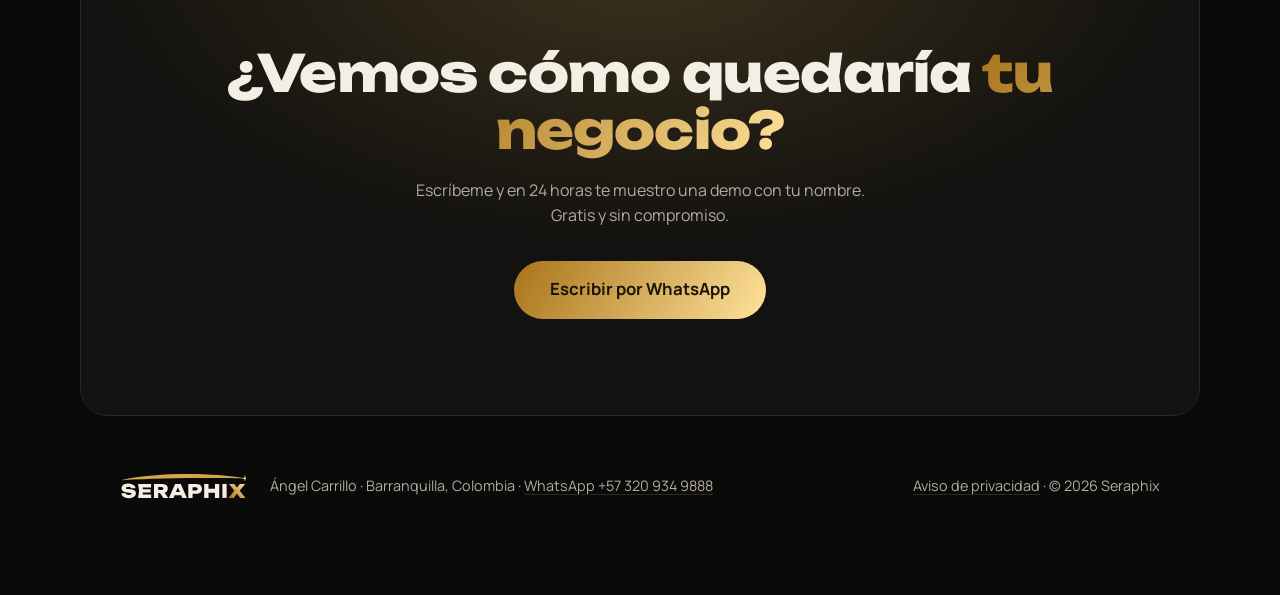
==== commit a1e1696d: "Pie con contacto, aviso de privacidad y fuentes propias" ====
--- a/index.html
+++ b/index.html
@@ -9,9 +9,8 @@
   <meta property="og:title" content="Seraphix · Digital Studio">
   <meta property="og:description" content="Tu negocio, a la altura de los grandes. Webs, apps y bots hechos en Barranquilla.">
   <link rel="icon" href="assets/favicon.svg" type="image/svg+xml">
-  <link rel="preconnect" href="https://fonts.googleapis.com">
-  <link rel="preconnect" href="https://fonts.gstatic.com" crossorigin>
-  <link href="https://fonts.googleapis.com/css2?family=Unbounded:wght@600;800&family=Manrope:wght@400;500;700&display=swap" rel="stylesheet">
+  <link rel="preload" href="assets/fuentes/unbounded-1.woff2" as="font" type="font/woff2" crossorigin>
+  <link rel="stylesheet" href="assets/fuentes.css">
   <link rel="stylesheet" href="estilos.css">
 </head>
 <body>
@@ -209,8 +208,8 @@
 
   <footer class="pie">
     <img src="assets/logo.svg" alt="Seraphix" width="126" height="28" loading="lazy">
-    <p>Digital Studio · Barranquilla, Colombia</p>
-    <p class="pie__legal">© 2026 Seraphix</p>
+    <p>Ángel Carrillo · Barranquilla, Colombia · <a data-wa="Hola, quiero información sobre Seraphix" href="#contacto">WhatsApp +57 320 934 9888</a></p>
+    <p class="pie__legal"><a href="privacidad.html">Aviso de privacidad</a> · © 2026 Seraphix</p>
   </footer>
 
   <a class="wa-flotante" data-wa="Hola, quiero información sobre Seraphix" href="#contacto" aria-label="Escribir por WhatsApp">
--- a/assets/fuentes.css
+++ b/assets/fuentes.css
@@ -0,0 +1,40 @@
+@font-face {
+  font-family: 'Manrope';
+  font-style: normal;
+  font-weight: 400;
+  font-display: swap;
+  src: url(fuentes/manrope-0.woff2) format('woff2');
+  unicode-range: U+0000-00FF, U+0131, U+0152-0153, U+02BB-02BC, U+02C6, U+02DA, U+02DC, U+0304, U+0308, U+0329, U+2000-206F, U+20AC, U+2122, U+2191, U+2193, U+2212, U+2215, U+FEFF, U+FFFD;
+}
+@font-face {
+  font-family: 'Manrope';
+  font-style: normal;
+  font-weight: 500;
+  font-display: swap;
+  src: url(fuentes/manrope-0.woff2) format('woff2');
+  unicode-range: U+0000-00FF, U+0131, U+0152-0153, U+02BB-02BC, U+02C6, U+02DA, U+02DC, U+0304, U+0308, U+0329, U+2000-206F, U+20AC, U+2122, U+2191, U+2193, U+2212, U+2215, U+FEFF, U+FFFD;
+}
+@font-face {
+  font-family: 'Manrope';
+  font-style: normal;
+  font-weight: 700;
+  font-display: swap;
+  src: url(fuentes/manrope-0.woff2) format('woff2');
+  unicode-range: U+0000-00FF, U+0131, U+0152-0153, U+02BB-02BC, U+02C6, U+02DA, U+02DC, U+0304, U+0308, U+0329, U+2000-206F, U+20AC, U+2122, U+2191, U+2193, U+2212, U+2215, U+FEFF, U+FFFD;
+}
+@font-face {
+  font-family: 'Unbounded';
+  font-style: normal;
+  font-weight: 600;
+  font-display: swap;
+  src: url(fuentes/unbounded-1.woff2) format('woff2');
+  unicode-range: U+0000-00FF, U+0131, U+0152-0153, U+02BB-02BC, U+02C6, U+02DA, U+02DC, U+0304, U+0308, U+0329, U+2000-206F, U+20AC, U+2122, U+2191, U+2193, U+2212, U+2215, U+FEFF, U+FFFD;
+}
+@font-face {
+  font-family: 'Unbounded';
+  font-style: normal;
+  font-weight: 800;
+  font-display: swap;
+  src: url(fuentes/unbounded-1.woff2) format('woff2');
+  unicode-range: U+0000-00FF, U+0131, U+0152-0153, U+02BB-02BC, U+02C6, U+02DA, U+02DC, U+0304, U+0308, U+0329, U+2000-206F, U+20AC, U+2122, U+2191, U+2193, U+2212, U+2215, U+FEFF, U+FFFD;
+}
--- a/estilos.css
+++ b/estilos.css
@@ -267,6 +267,8 @@
   color: var(--niebla); font-size: .9rem;
 }
 .pie__legal { margin-left: auto; }
+.pie a { text-decoration: underline; text-underline-offset: 3px; text-decoration-color: var(--linea); }
+.pie a:hover { color: var(--hueso); text-decoration-color: currentColor; }
 
 /* WhatsApp flotante */
 .wa-flotante {
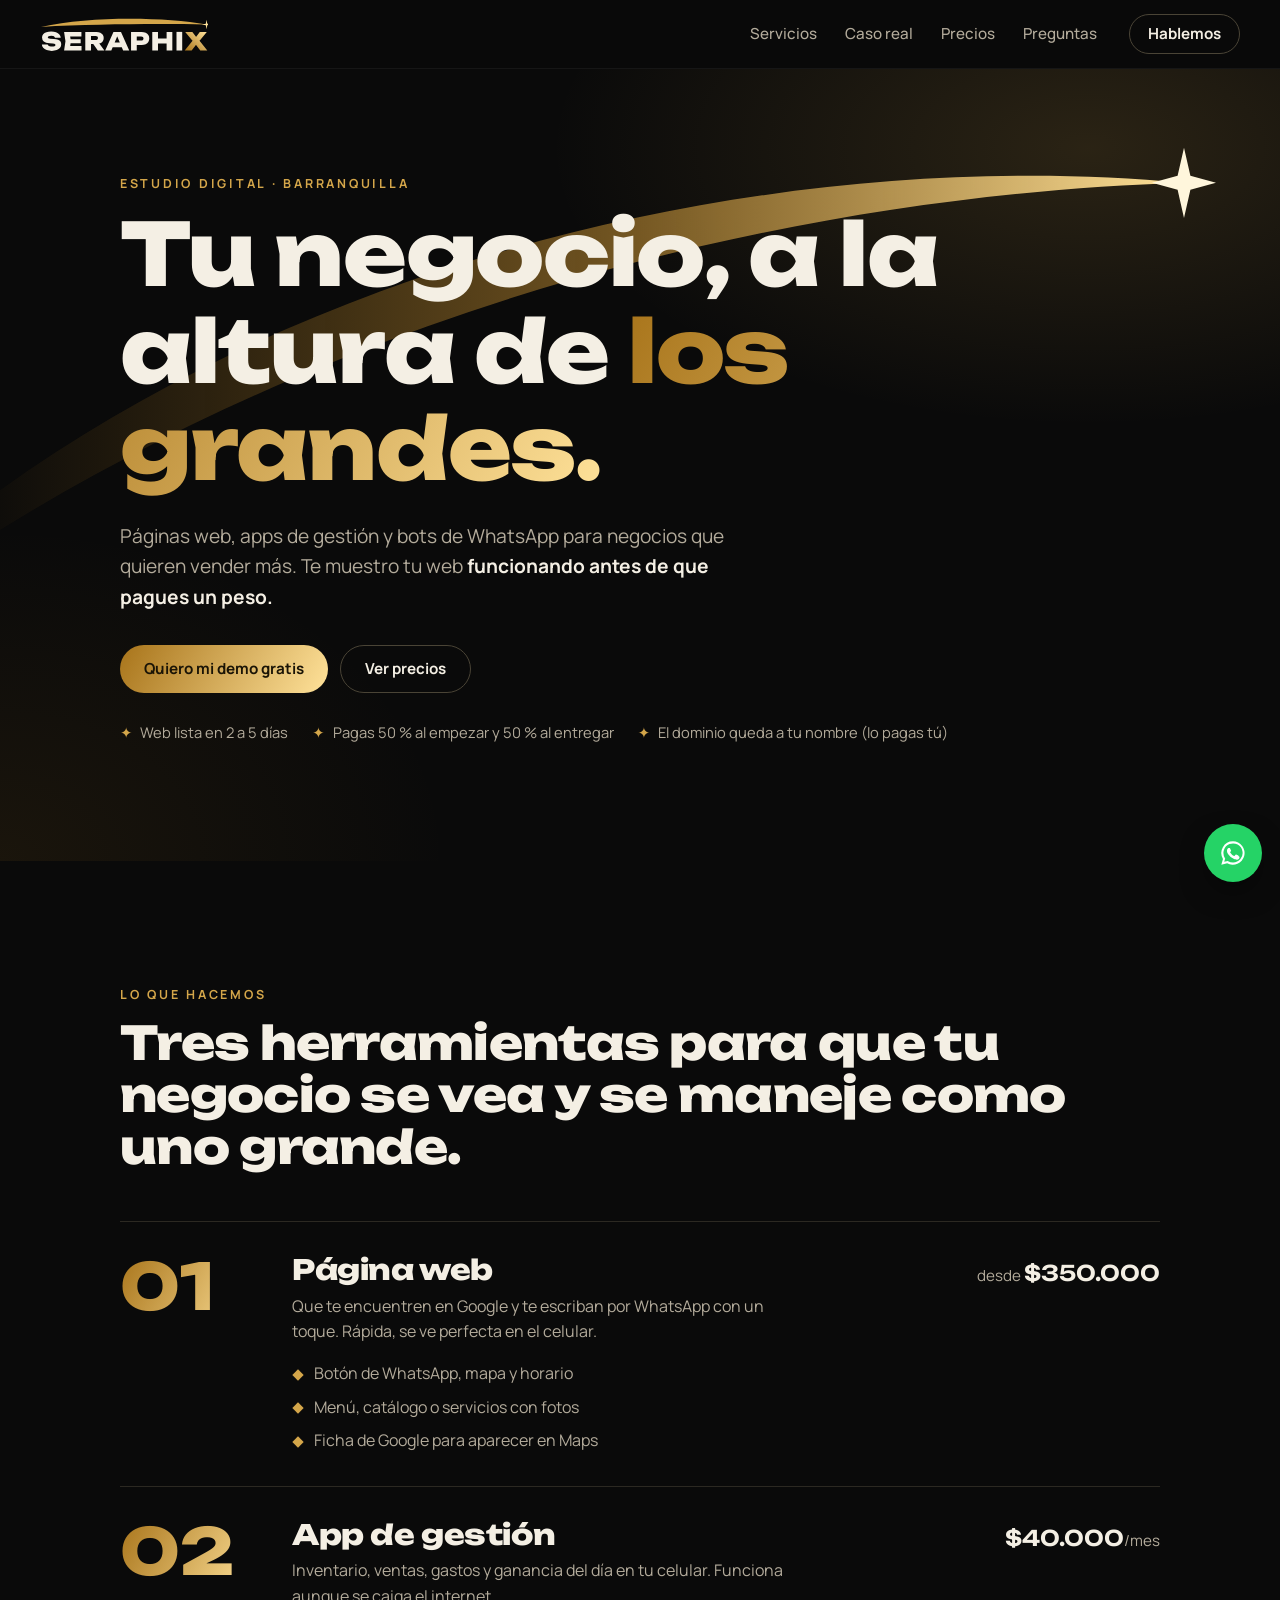
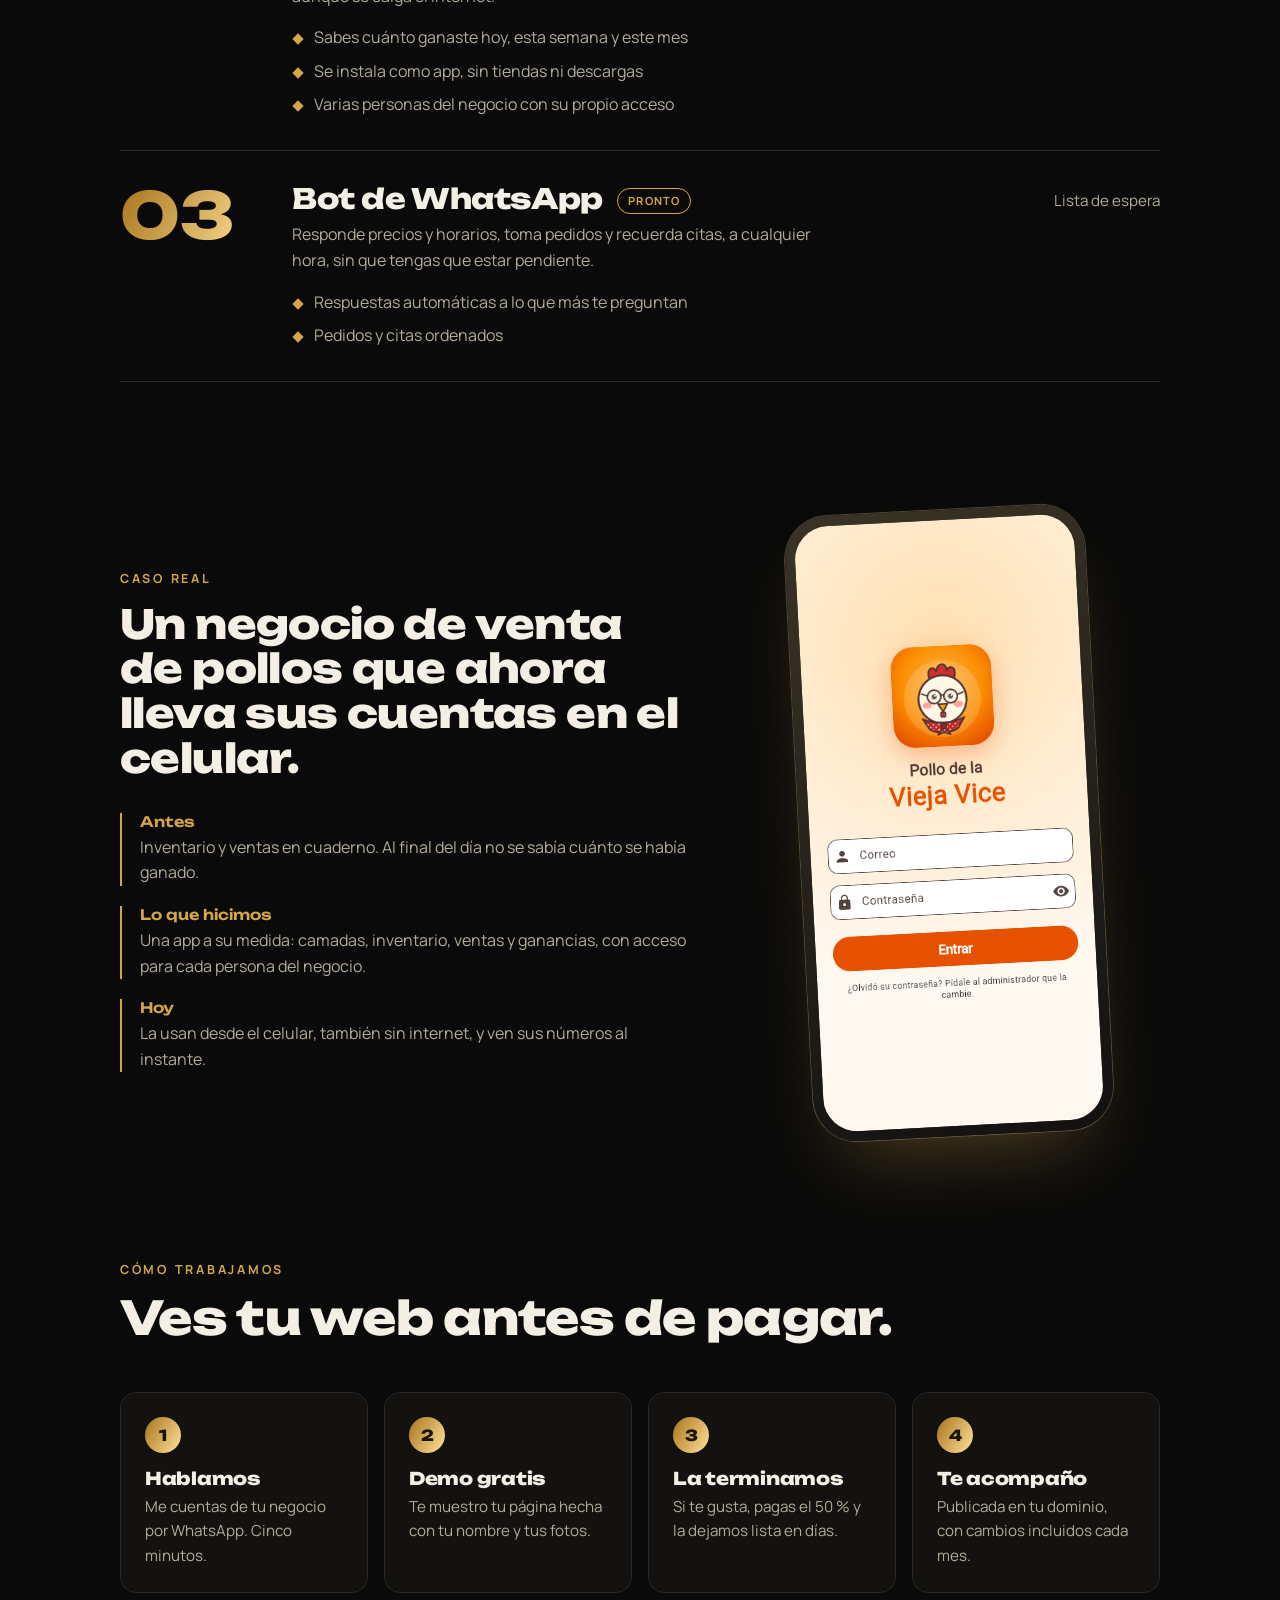
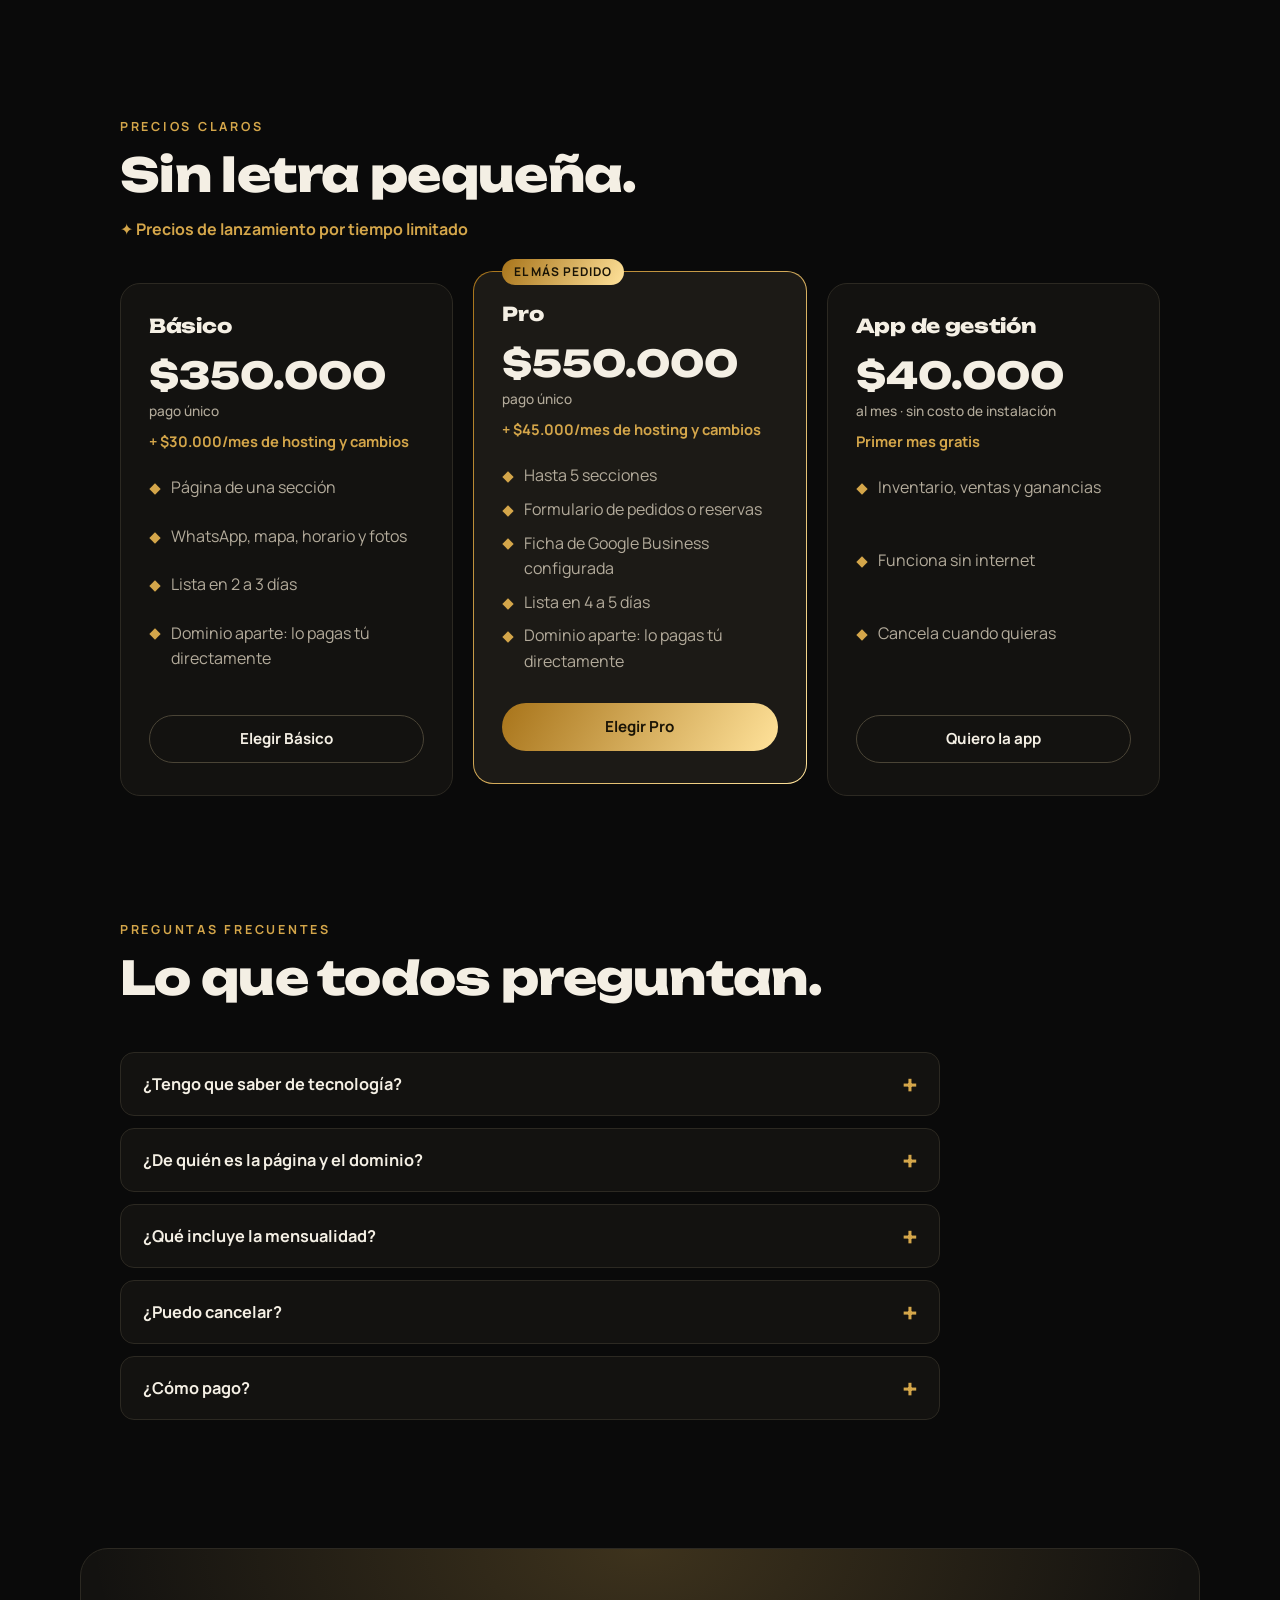
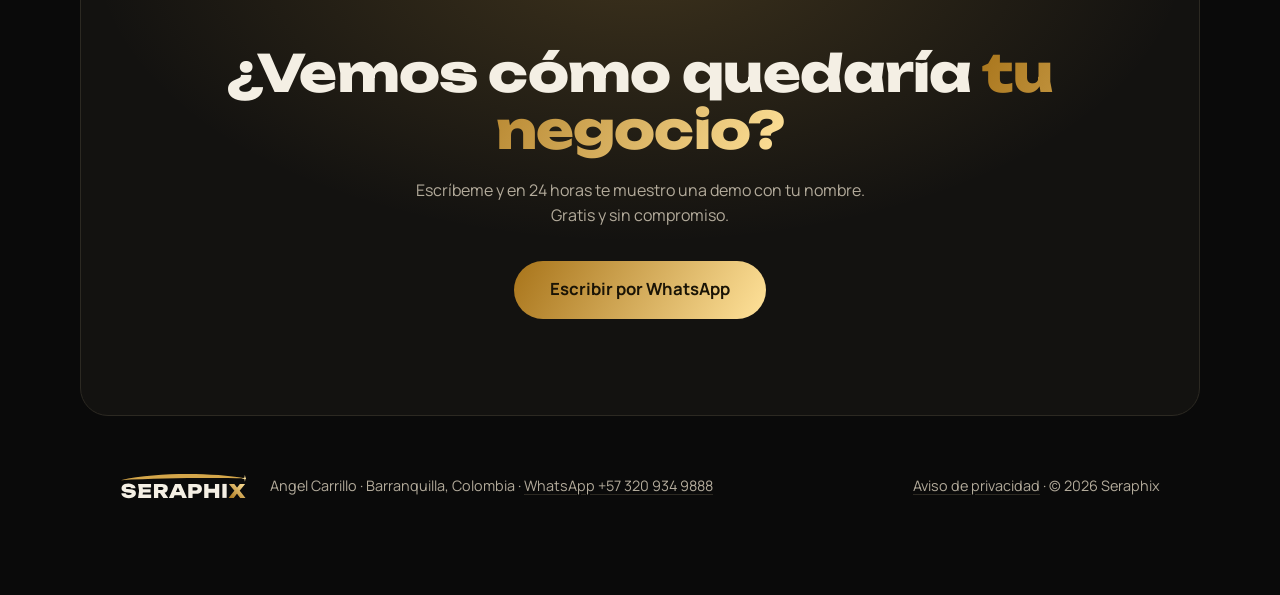
==== commit 2dc8e16c: "Nombre: Angel Carrillo" ====
--- a/index.html
+++ b/index.html
@@ -208,7 +208,7 @@
 
   <footer class="pie">
     <img src="assets/logo.svg" alt="Seraphix" width="126" height="28" loading="lazy">
-    <p>Ángel Carrillo · Barranquilla, Colombia · <a data-wa="Hola, quiero información sobre Seraphix" href="#contacto">WhatsApp +57 320 934 9888</a></p>
+    <p>Angel Carrillo · Barranquilla, Colombia · <a data-wa="Hola, quiero información sobre Seraphix" href="#contacto">WhatsApp +57 320 934 9888</a></p>
     <p class="pie__legal"><a href="privacidad.html">Aviso de privacidad</a> · © 2026 Seraphix</p>
   </footer>
 
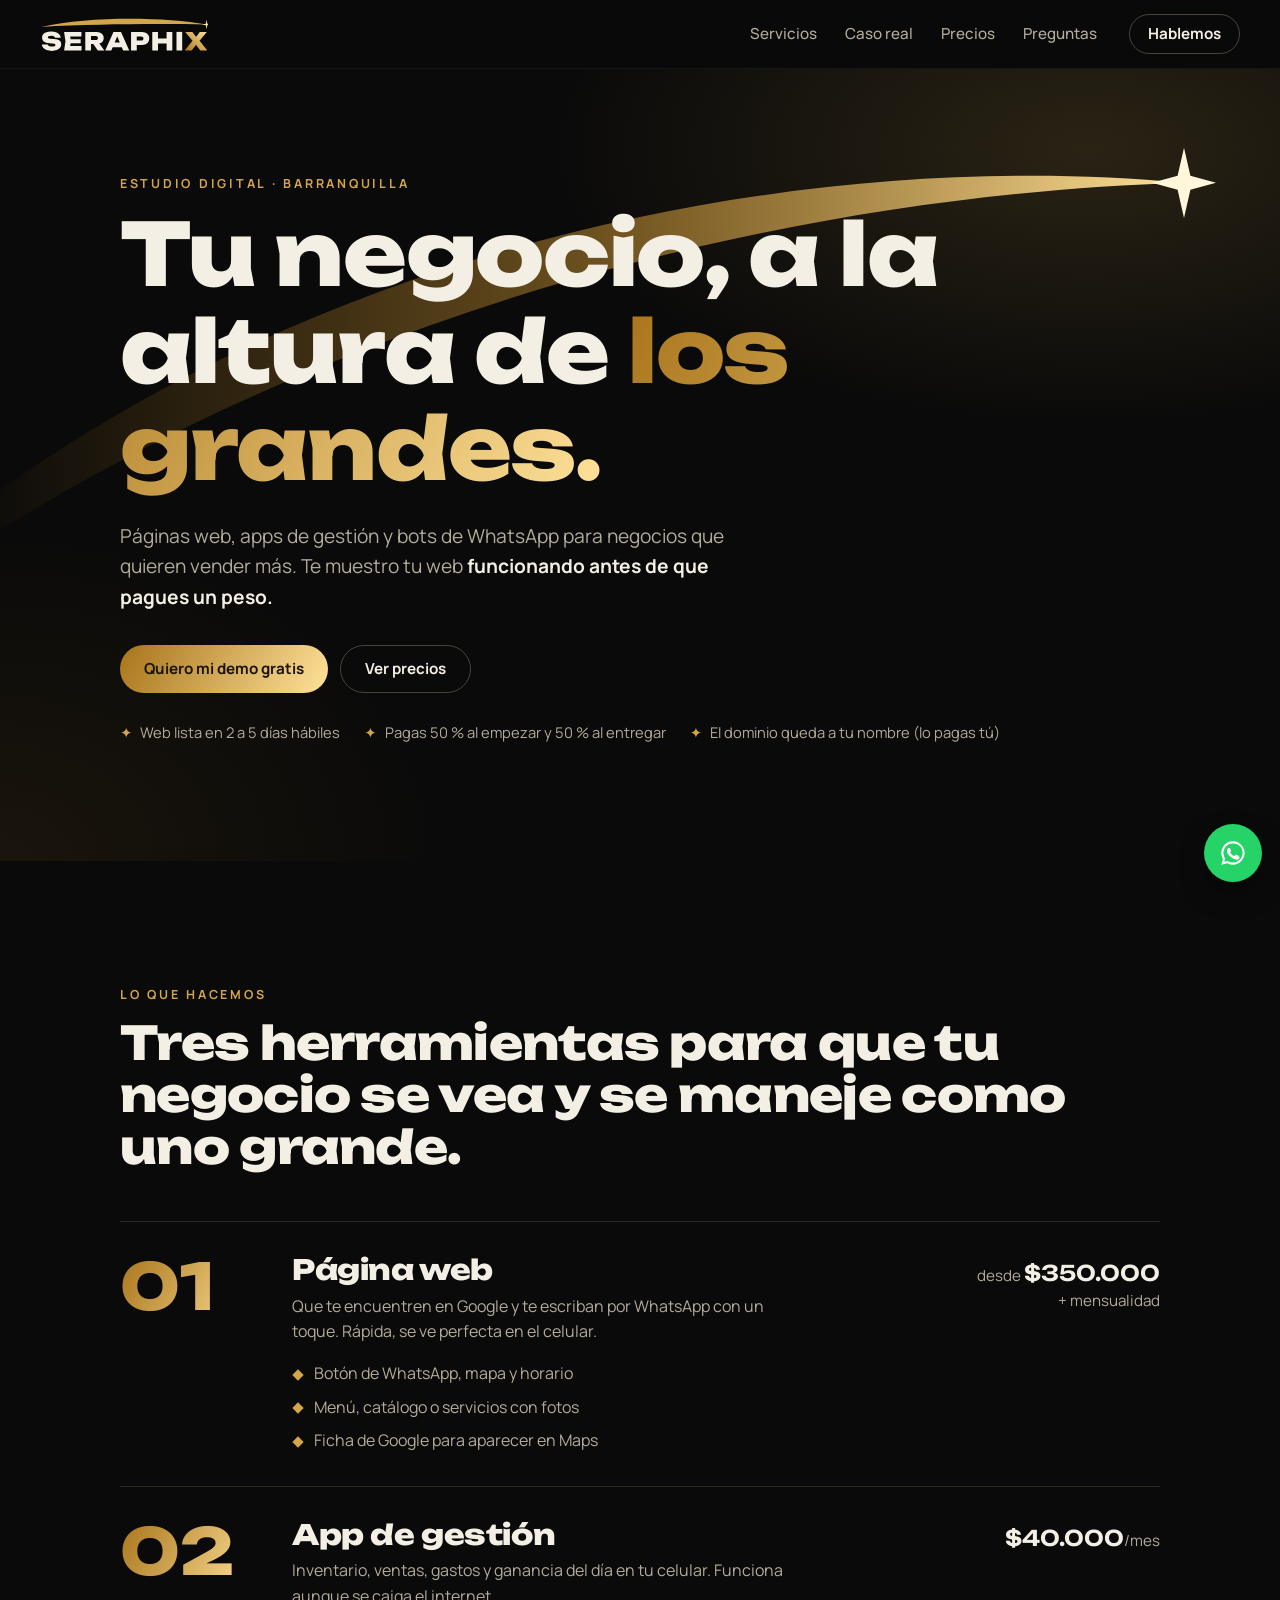
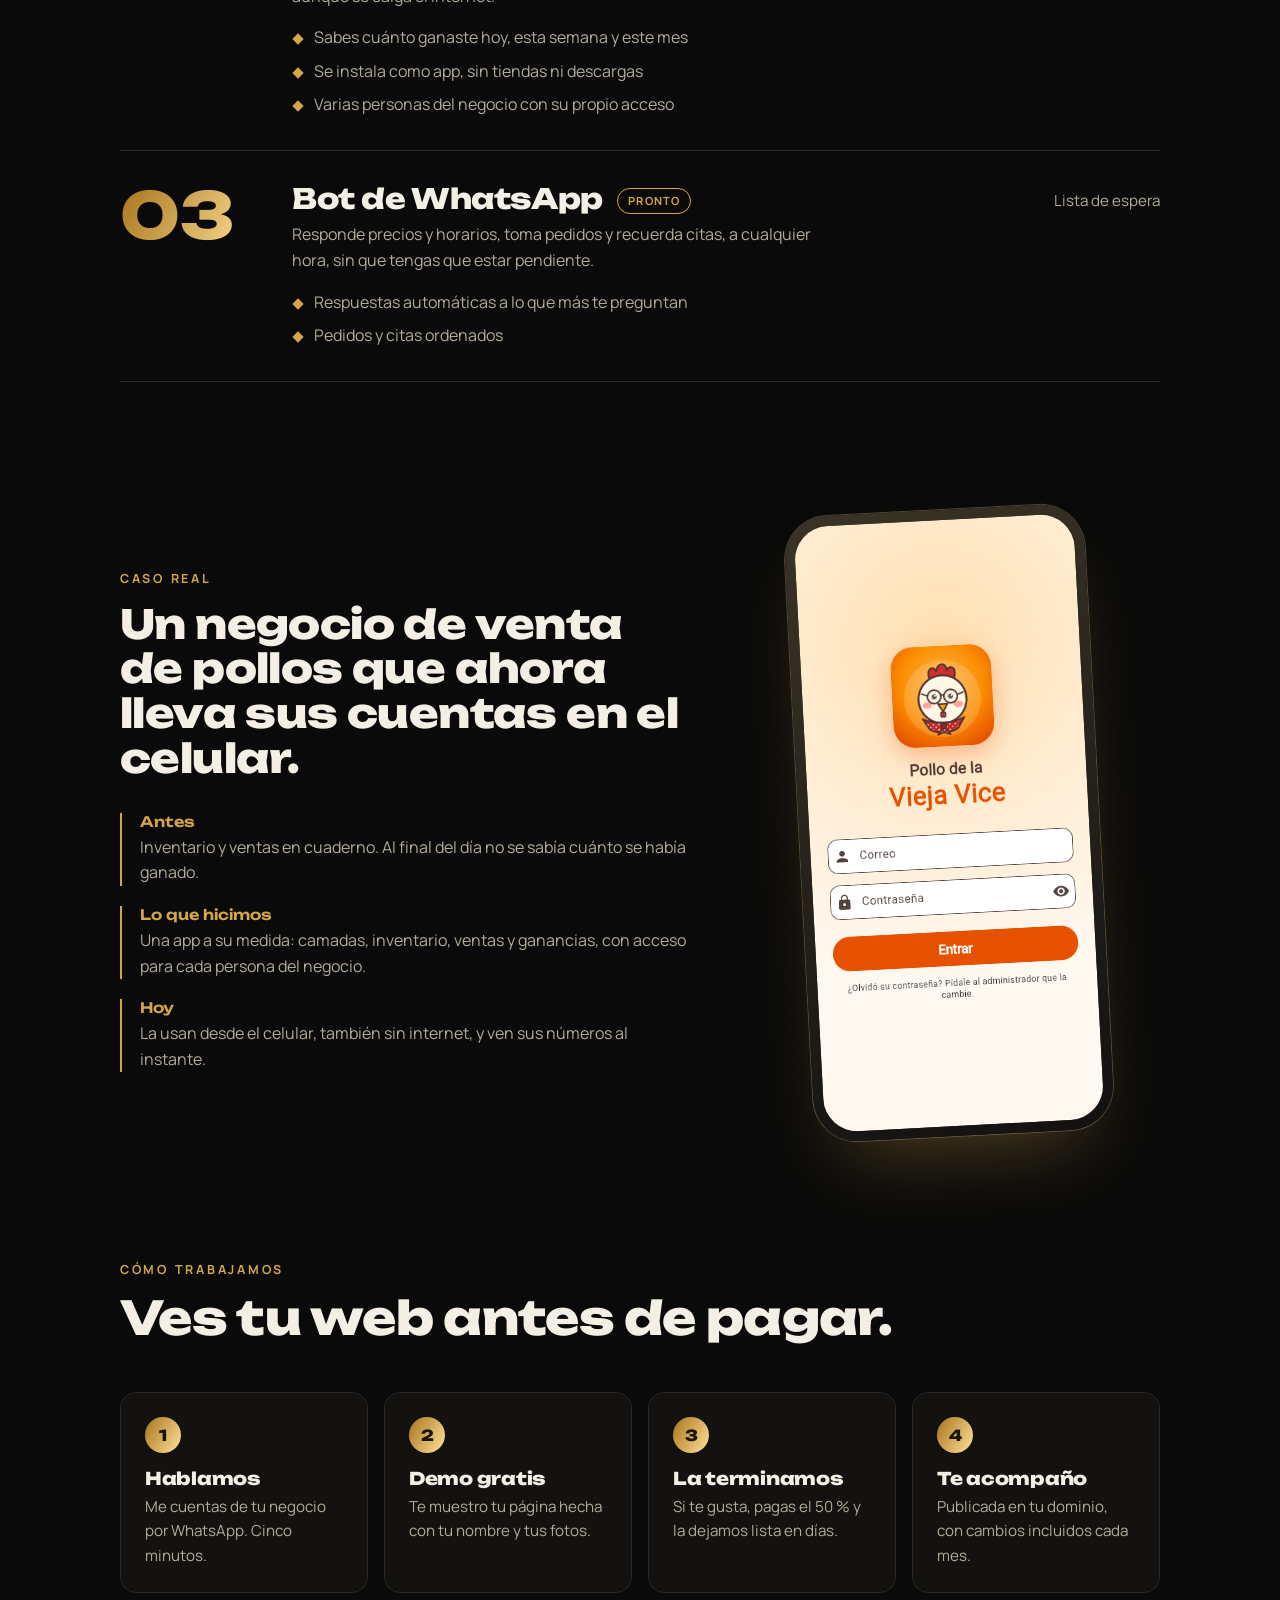
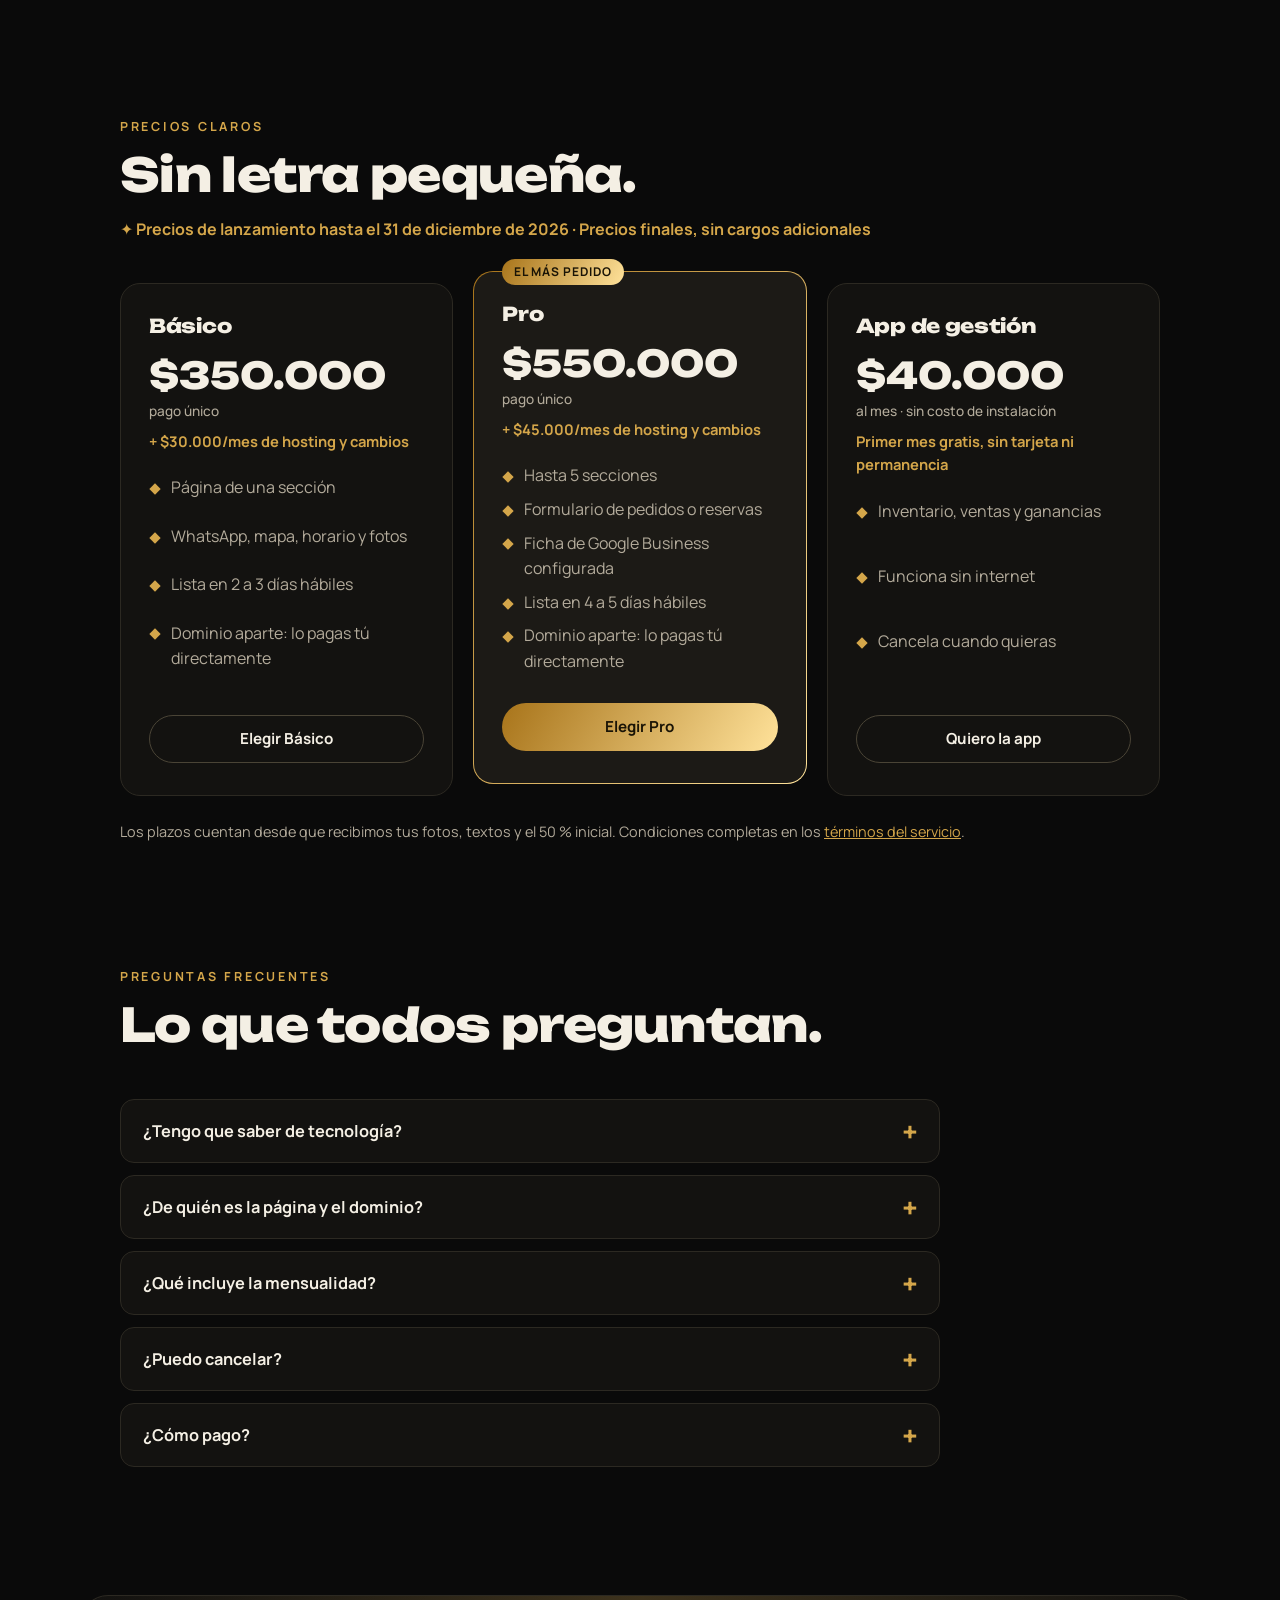
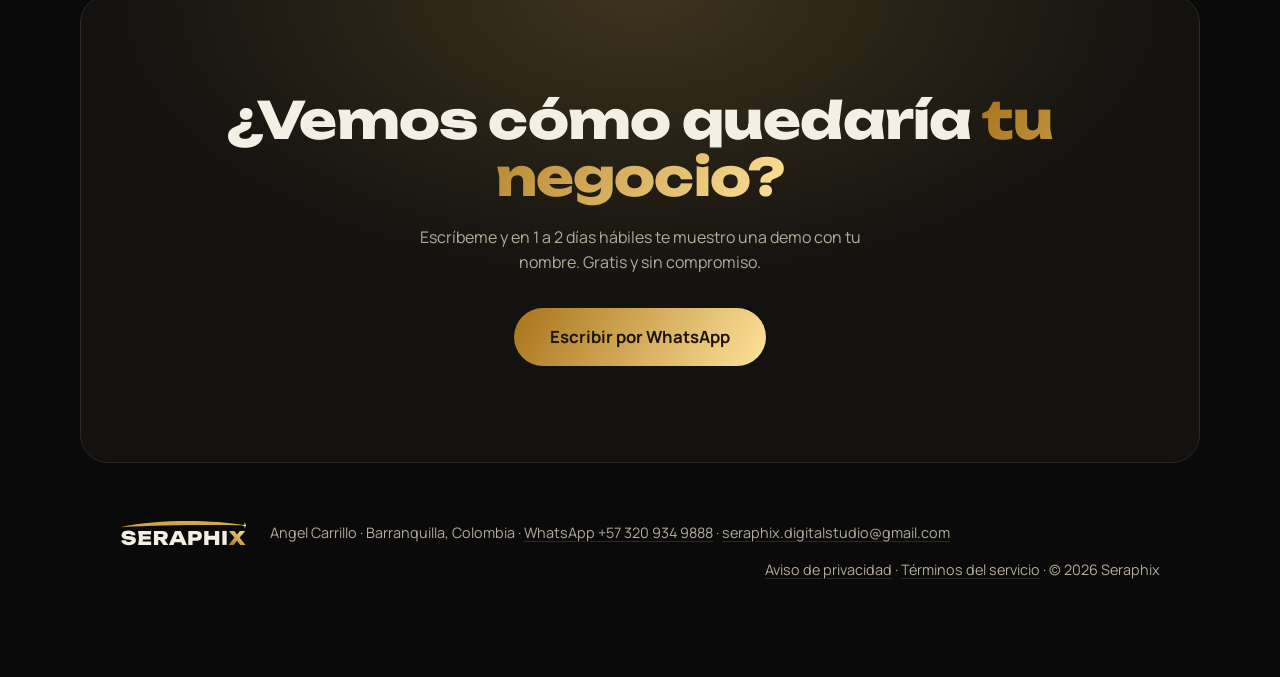
==== commit a585859a: "Términos del servicio, SEO, imagen para compartir y correo de contacto" ====
--- a/index.html
+++ b/index.html
@@ -6,9 +6,20 @@
   <title>Seraphix · Webs, apps y bots para tu negocio en Barranquilla</title>
   <meta name="description" content="Páginas web, apps de gestión y bots de WhatsApp para negocios de Barranquilla. Tu web lista en días, con demo gratis antes de pagar.">
   <meta name="theme-color" content="#0a0a0a">
+  <link rel="canonical" href="https://seraphix.pages.dev/">
+  <meta property="og:type" content="website">
+  <meta property="og:locale" content="es_CO">
+  <meta property="og:site_name" content="Seraphix">
+  <meta property="og:url" content="https://seraphix.pages.dev/">
   <meta property="og:title" content="Seraphix · Digital Studio">
   <meta property="og:description" content="Tu negocio, a la altura de los grandes. Webs, apps y bots hechos en Barranquilla.">
+  <meta property="og:image" content="https://seraphix.pages.dev/assets/compartir.png">
+  <meta property="og:image:width" content="1200">
+  <meta property="og:image:height" content="630">
+  <meta property="og:image:alt" content="Logo de Seraphix: Tu negocio, a la altura de los grandes">
+  <meta name="twitter:card" content="summary_large_image">
   <link rel="icon" href="assets/favicon.svg" type="image/svg+xml">
+  <link rel="apple-touch-icon" href="assets/apple-touch-icon.png">
   <link rel="preload" href="assets/fuentes/unbounded-1.woff2" as="font" type="font/woff2" crossorigin>
   <link rel="stylesheet" href="assets/fuentes.css">
   <link rel="stylesheet" href="estilos.css">
@@ -26,7 +37,7 @@
       <a href="#precios">Precios</a>
       <a href="#preguntas">Preguntas</a>
     </nav>
-    <a class="boton boton--borde" data-wa="Hola, quiero información sobre Seraphix" href="#contacto">Hablemos</a>
+    <a class="boton boton--borde" data-wa="Hola, quiero información sobre Seraphix" href="https://wa.me/573209349888?text=Hola%2C%20quiero%20informaci%C3%B3n%20sobre%20Seraphix" target="_blank" rel="noopener">Hablemos</a>
   </header>
 
   <main id="contenido">
@@ -49,11 +60,11 @@
         <p class="hero__sub">Páginas web, apps de gestión y bots de WhatsApp para negocios que quieren vender más.
           Te muestro tu web <strong>funcionando antes de que pagues un peso.</strong></p>
         <div class="hero__acciones">
-          <a class="boton boton--oro" data-wa="Hola, quiero ver una demo gratis de la web para mi negocio" href="#contacto">Quiero mi demo gratis</a>
+          <a class="boton boton--oro" data-wa="Hola, quiero ver una demo gratis de la web para mi negocio" href="https://wa.me/573209349888?text=Hola%2C%20quiero%20ver%20una%20demo%20gratis%20de%20la%20web%20para%20mi%20negocio" target="_blank" rel="noopener">Quiero mi demo gratis</a>
           <a class="boton boton--borde" href="#precios">Ver precios</a>
         </div>
         <ul class="hero__garantias">
-          <li>Web lista en 2 a 5 días</li>
+          <li>Web lista en 2 a 5 días hábiles</li>
           <li>Pagas 50 % al empezar y 50 % al entregar</li>
           <li>El dominio queda a tu nombre (lo pagas tú)</li>
         </ul>
@@ -76,7 +87,7 @@
               <li>Ficha de Google para aparecer en Maps</li>
             </ul>
           </div>
-          <p class="servicio__precio">desde <strong>$350.000</strong></p>
+          <p class="servicio__precio">desde <strong>$350.000</strong><br>+ mensualidad</p>
         </li>
         <li class="servicio">
           <span class="servicio__num">02</span>
@@ -138,7 +149,7 @@
     <section class="seccion" id="precios" aria-labelledby="t-precios">
       <p class="eyebrow">Precios claros</p>
       <h2 id="t-precios">Sin letra pequeña.</h2>
-      <p class="lanzamiento">✦ Precios de lanzamiento por tiempo limitado</p>
+      <p class="lanzamiento">✦ Precios de lanzamiento hasta el 31 de diciembre de 2026 · Precios finales, sin cargos adicionales</p>
       <div class="planes">
         <article class="plan">
           <h3>Básico</h3>
@@ -147,10 +158,10 @@
           <ul class="lista">
             <li>Página de una sección</li>
             <li>WhatsApp, mapa, horario y fotos</li>
-            <li>Lista en 2 a 3 días</li>
+            <li>Lista en 2 a 3 días hábiles</li>
             <li>Dominio aparte: lo pagas tú directamente</li>
           </ul>
-          <a class="boton boton--borde" data-wa="Hola, me interesa el plan Básico de Seraphix" href="#contacto">Elegir Básico</a>
+          <a class="boton boton--borde" data-wa="Hola, me interesa el plan Básico de Seraphix" href="https://wa.me/573209349888?text=Hola%2C%20me%20interesa%20el%20plan%20B%C3%A1sico%20de%20Seraphix" target="_blank" rel="noopener">Elegir Básico</a>
         </article>
         <article class="plan plan--destacado">
           <p class="plan__cinta">El más pedido</p>
@@ -161,23 +172,25 @@
             <li>Hasta 5 secciones</li>
             <li>Formulario de pedidos o reservas</li>
             <li>Ficha de Google Business configurada</li>
-            <li>Lista en 4 a 5 días</li>
+            <li>Lista en 4 a 5 días hábiles</li>
             <li>Dominio aparte: lo pagas tú directamente</li>
           </ul>
-          <a class="boton boton--oro" data-wa="Hola, me interesa el plan Pro de Seraphix" href="#contacto">Elegir Pro</a>
+          <a class="boton boton--oro" data-wa="Hola, me interesa el plan Pro de Seraphix" href="https://wa.me/573209349888?text=Hola%2C%20me%20interesa%20el%20plan%20Pro%20de%20Seraphix" target="_blank" rel="noopener">Elegir Pro</a>
         </article>
         <article class="plan">
           <h3>App de gestión</h3>
           <p class="plan__precio">$40.000 <span>al mes · sin costo de instalación</span></p>
-          <p class="plan__mes">Primer mes gratis</p>
+          <p class="plan__mes">Primer mes gratis, sin tarjeta ni permanencia</p>
           <ul class="lista">
             <li>Inventario, ventas y ganancias</li>
             <li>Funciona sin internet</li>
             <li>Cancela cuando quieras</li>
           </ul>
-          <a class="boton boton--borde" data-wa="Hola, me interesa la app de gestión de Seraphix" href="#contacto">Quiero la app</a>
+          <a class="boton boton--borde" data-wa="Hola, me interesa la app de gestión de Seraphix" href="https://wa.me/573209349888?text=Hola%2C%20me%20interesa%20la%20app%20de%20gesti%C3%B3n%20de%20Seraphix" target="_blank" rel="noopener">Quiero la app</a>
         </article>
       </div>
+      <p class="planes__nota">Los plazos cuentan desde que recibimos tus fotos, textos y el 50 % inicial. Condiciones
+        completas en los <a href="terminos.html">términos del servicio</a>.</p>
     </section>
 
     <!-- PREGUNTAS -->
@@ -201,18 +214,18 @@
     <!-- CTA FINAL -->
     <section class="final" id="contacto" aria-labelledby="t-final">
       <h2 id="t-final">¿Vemos cómo quedaría <span class="oro">tu negocio?</span></h2>
-      <p>Escríbeme y en 24 horas te muestro una demo con tu nombre. Gratis y sin compromiso.</p>
-      <a class="boton boton--oro boton--grande" data-wa="Hola, quiero ver una demo gratis de la web para mi negocio" href="#contacto">Escribir por WhatsApp</a>
+      <p>Escríbeme y en 1 a 2 días hábiles te muestro una demo con tu nombre. Gratis y sin compromiso.</p>
+      <a class="boton boton--oro boton--grande" data-wa="Hola, quiero ver una demo gratis de la web para mi negocio" href="https://wa.me/573209349888?text=Hola%2C%20quiero%20ver%20una%20demo%20gratis%20de%20la%20web%20para%20mi%20negocio" target="_blank" rel="noopener">Escribir por WhatsApp</a>
     </section>
   </main>
 
   <footer class="pie">
     <img src="assets/logo.svg" alt="Seraphix" width="126" height="28" loading="lazy">
-    <p>Angel Carrillo · Barranquilla, Colombia · <a data-wa="Hola, quiero información sobre Seraphix" href="#contacto">WhatsApp +57 320 934 9888</a></p>
-    <p class="pie__legal"><a href="privacidad.html">Aviso de privacidad</a> · © 2026 Seraphix</p>
+    <p>Angel Carrillo · Barranquilla, Colombia · <a data-wa="Hola, quiero información sobre Seraphix" href="https://wa.me/573209349888?text=Hola%2C%20quiero%20informaci%C3%B3n%20sobre%20Seraphix" target="_blank" rel="noopener">WhatsApp +57 320 934 9888</a> · <a href="mailto:seraphix.digitalstudio@gmail.com">seraphix.digitalstudio@gmail.com</a></p>
+    <p class="pie__legal"><a href="privacidad.html">Aviso de privacidad</a> · <a href="terminos.html">Términos del servicio</a> · © 2026 Seraphix</p>
   </footer>
 
-  <a class="wa-flotante" data-wa="Hola, quiero información sobre Seraphix" href="#contacto" aria-label="Escribir por WhatsApp">
+  <a class="wa-flotante" data-wa="Hola, quiero información sobre Seraphix" href="https://wa.me/573209349888?text=Hola%2C%20quiero%20informaci%C3%B3n%20sobre%20Seraphix" target="_blank" rel="noopener" aria-label="Escribir por WhatsApp">
     <svg viewBox="0 0 24 24" width="28" height="28" aria-hidden="true"><path fill="currentColor" d="M12 2a10 10 0 0 0-8.6 15.1L2 22l5-1.3A10 10 0 1 0 12 2Zm0 18.2a8.2 8.2 0 0 1-4.2-1.2l-.3-.2-3 .8.8-2.9-.2-.3A8.2 8.2 0 1 1 12 20.2Zm4.5-6.1c-.2-.1-1.5-.7-1.7-.8-.2-.1-.4-.1-.6.1l-.8 1c-.1.2-.3.2-.5.1a6.7 6.7 0 0 1-3.3-2.9c-.2-.4.2-.4.7-1.3.1-.2 0-.3 0-.4l-.8-1.8c-.2-.5-.4-.4-.6-.4h-.5a1 1 0 0 0-.7.3 3 3 0 0 0-.9 2.2 5.2 5.2 0 0 0 1.1 2.8 11.9 11.9 0 0 0 4.6 4c1.7.7 2.4.8 3.2.7.5-.1 1.5-.6 1.7-1.2.2-.6.2-1.1.2-1.2-.1-.1-.3-.2-.5-.3Z"/></svg>
   </a>
 
--- a/estilos.css
+++ b/estilos.css
@@ -228,6 +228,9 @@
   .plan--destacado { transform: translateY(-12px); }
 }
 
+.planes__nota { color: var(--niebla); font-size: .9rem; margin-top: 24px; }
+.planes__nota a { color: var(--oro); }
+
 /* Preguntas */
 .faq { display: grid; gap: 12px; max-width: 820px; }
 .faq details { background: var(--noche-2); border: 1px solid var(--linea); border-radius: 14px; padding: 0 22px; }
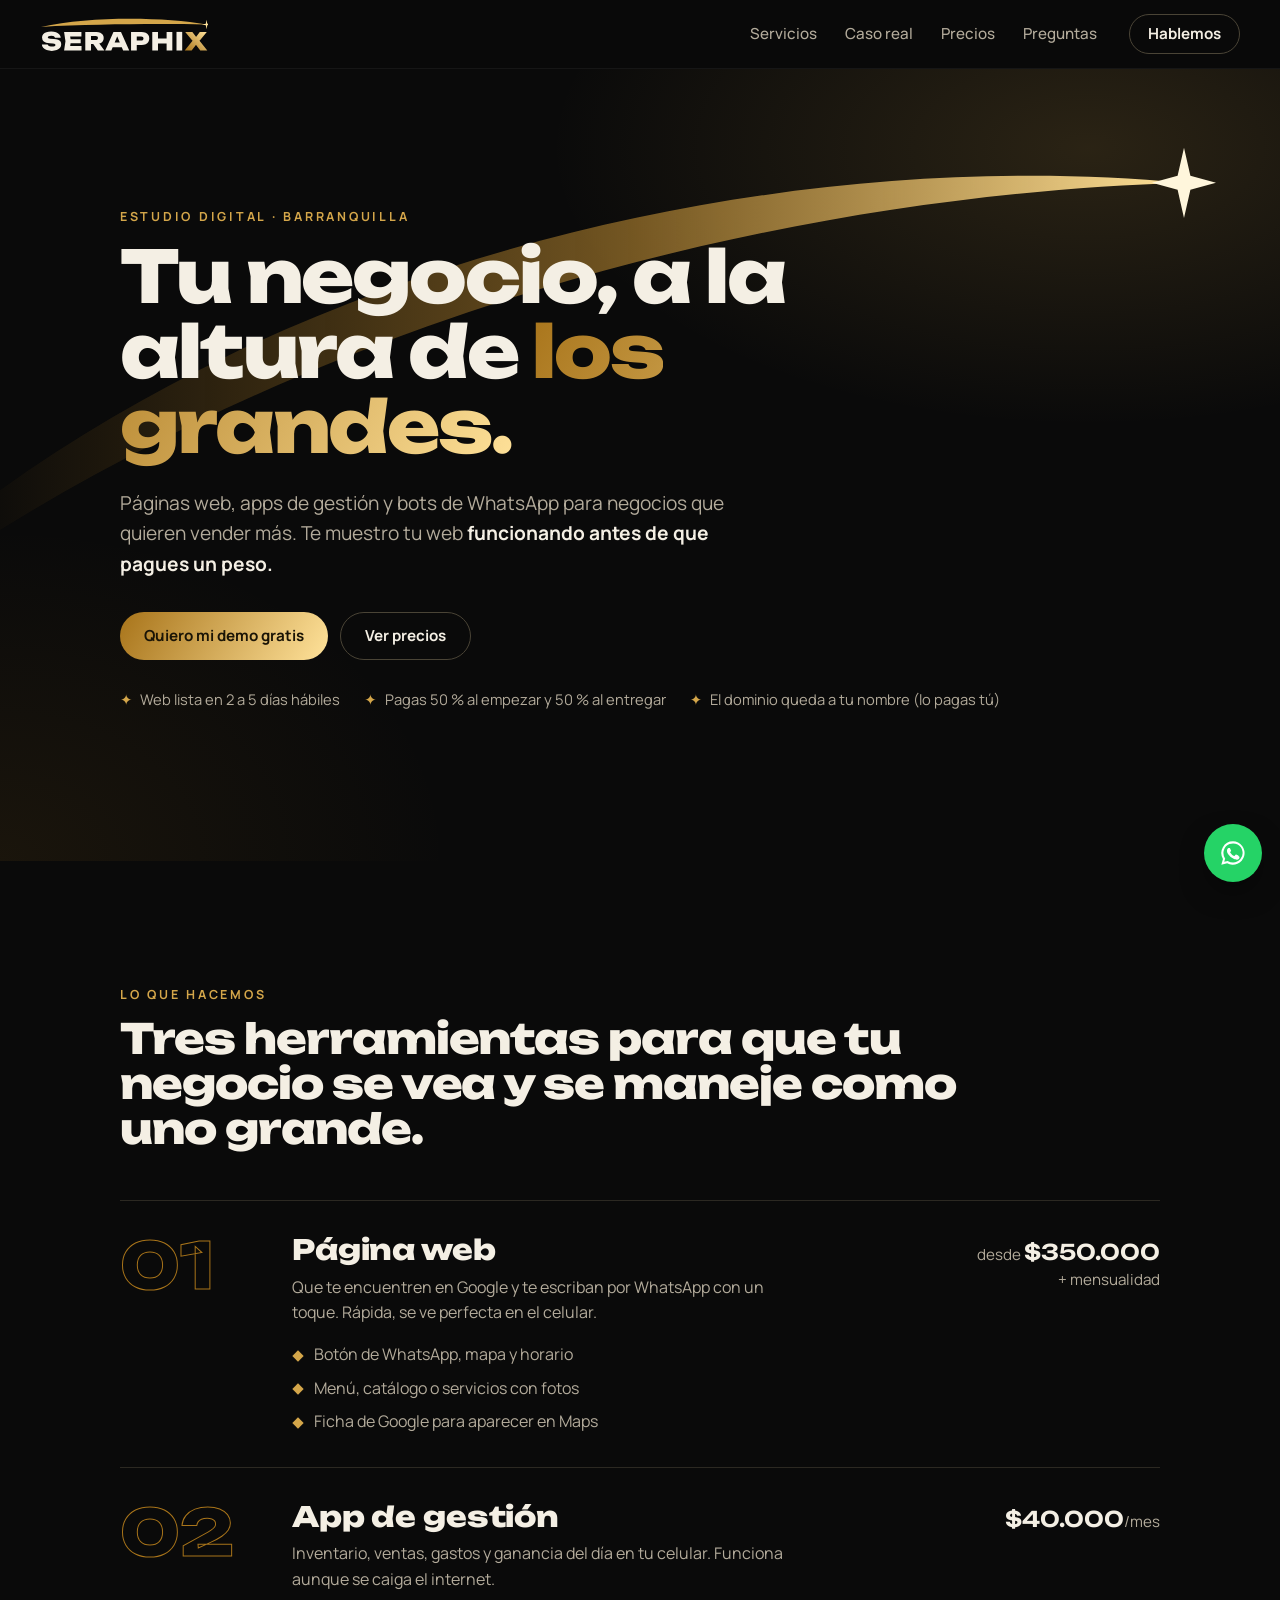
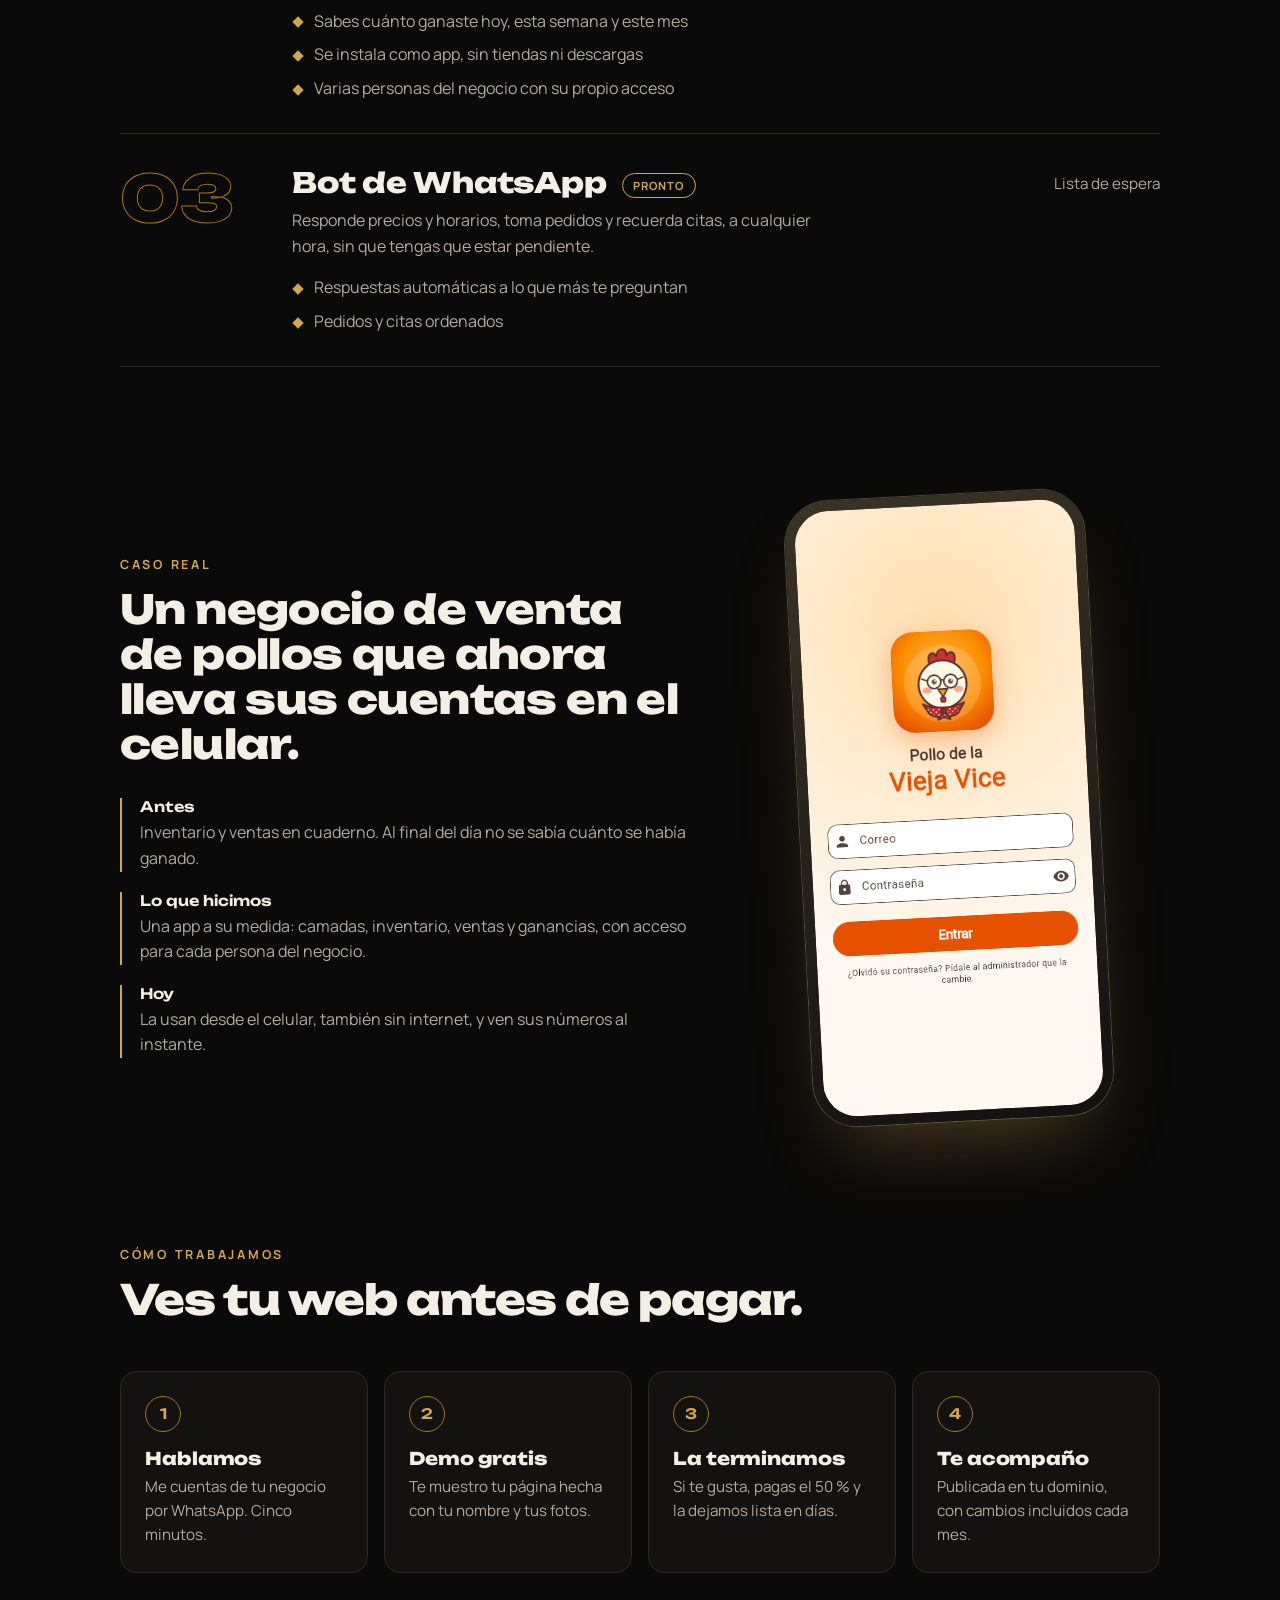
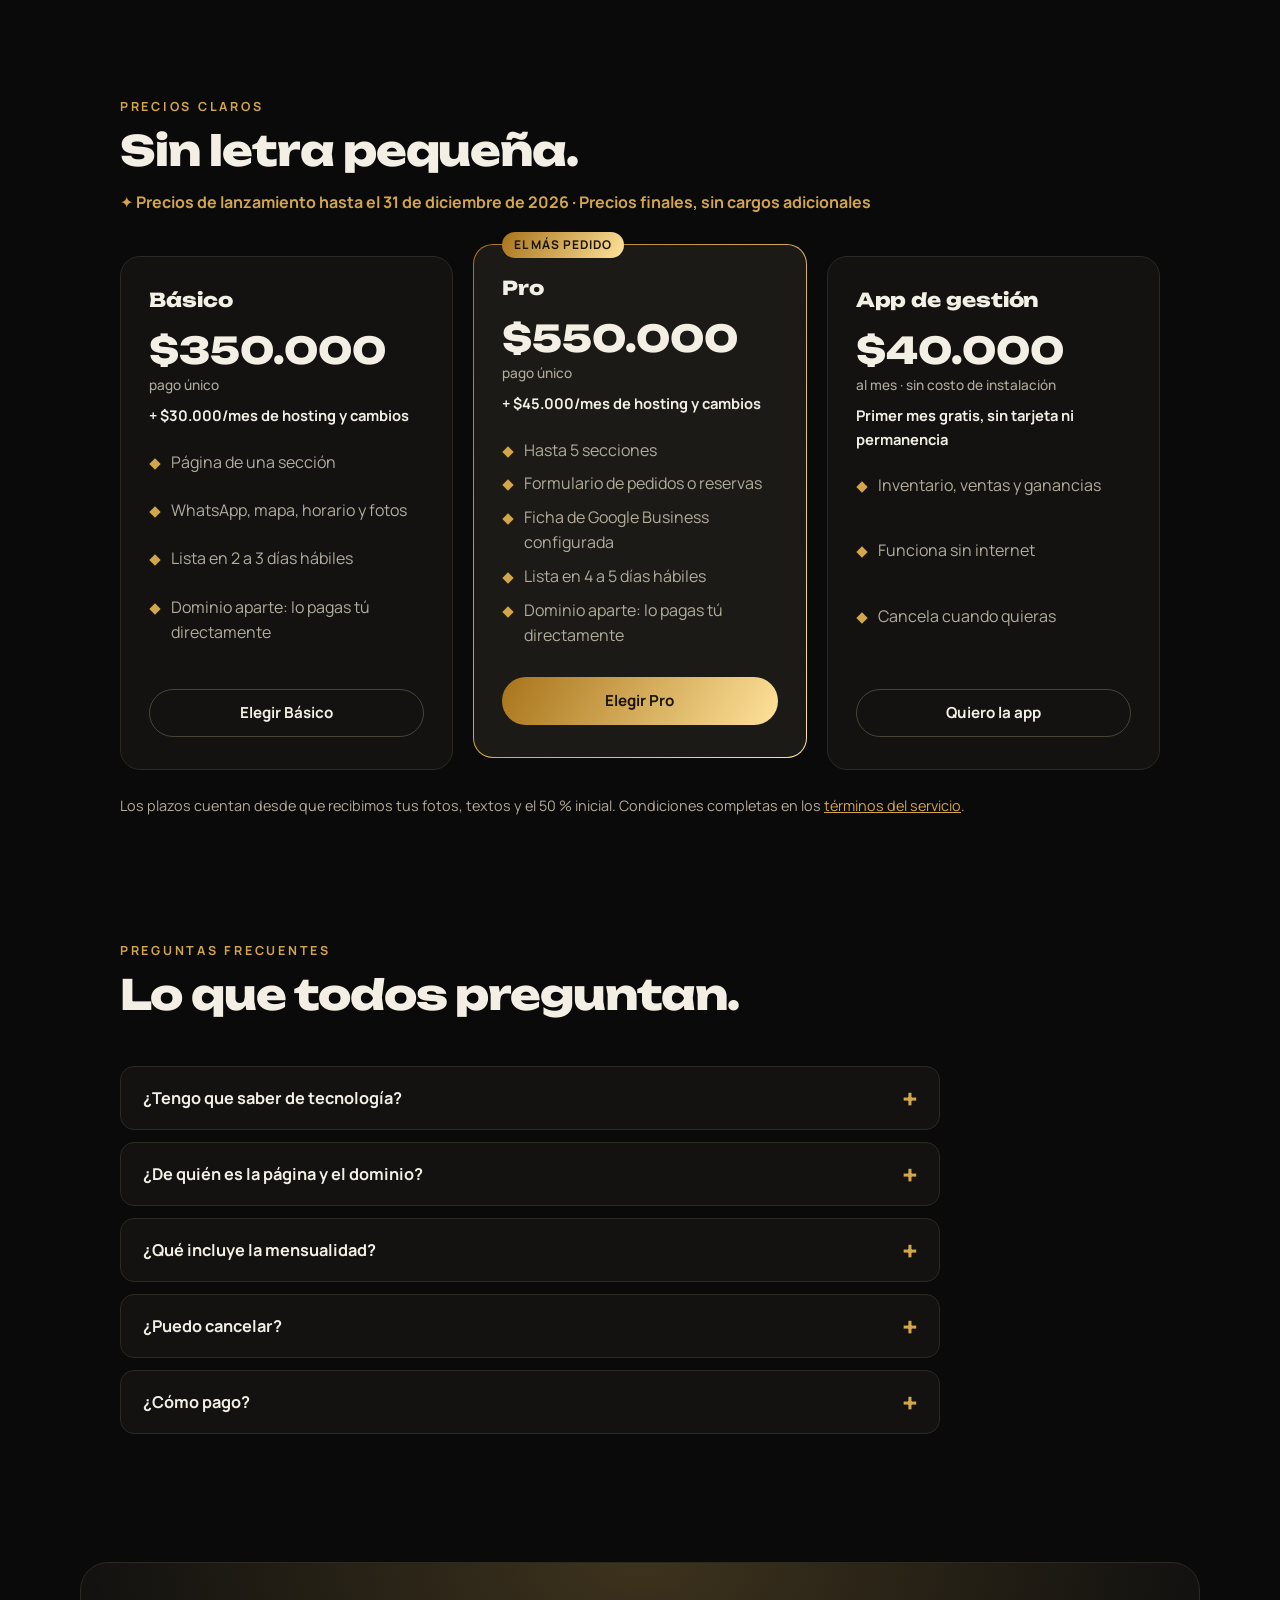
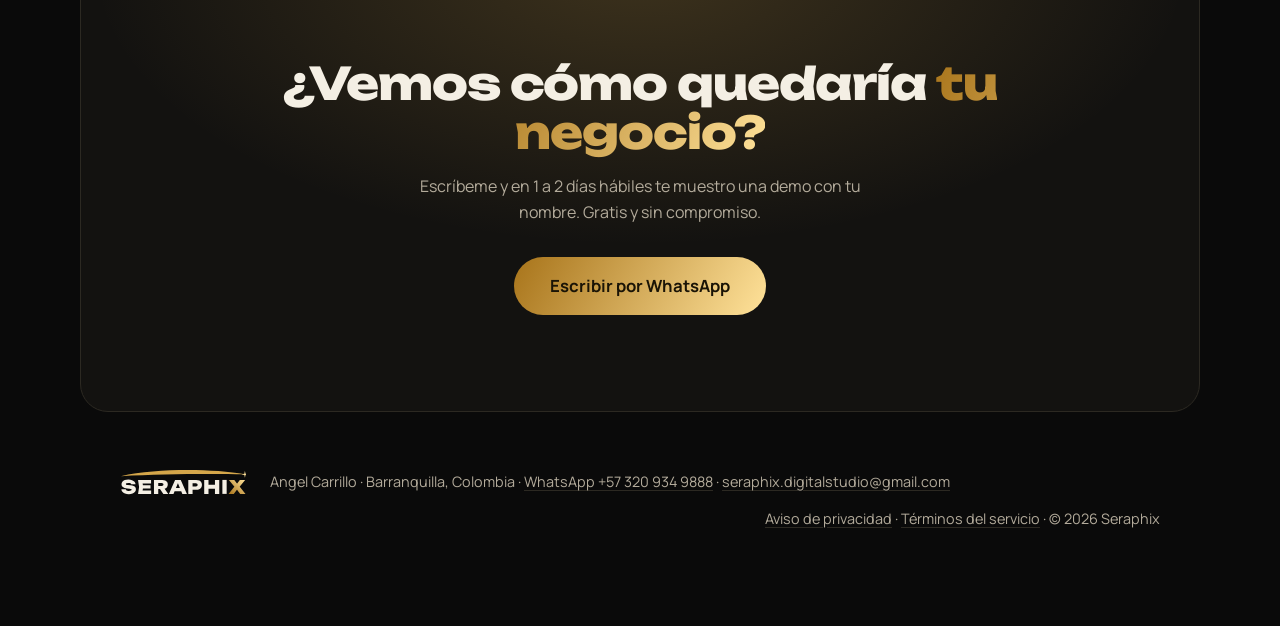
==== commit b4fcbd25: "Página 404, datos de negocio local, analítica en privacidad y ajustes de diseño - 404.html propia co" ====
--- a/index.html
+++ b/index.html
@@ -23,6 +23,47 @@
   <link rel="preload" href="assets/fuentes/unbounded-1.woff2" as="font" type="font/woff2" crossorigin>
   <link rel="stylesheet" href="assets/fuentes.css">
   <link rel="stylesheet" href="estilos.css">
+  <script type="application/ld+json">
+  {
+    "@context": "https://schema.org",
+    "@type": "ProfessionalService",
+    "@id": "https://seraphix.pages.dev/#negocio",
+    "name": "Seraphix",
+    "alternateName": "Seraphix Digital Studio",
+    "description": "Páginas web, apps de gestión y bots de WhatsApp para negocios de Barranquilla, con demo gratis antes de pagar.",
+    "url": "https://seraphix.pages.dev/",
+    "logo": "https://seraphix.pages.dev/assets/apple-touch-icon.png",
+    "image": "https://seraphix.pages.dev/assets/compartir.png",
+    "telephone": "+57 320 934 9888",
+    "email": "seraphix.digitalstudio@gmail.com",
+    "priceRange": "$$",
+    "currenciesAccepted": "COP",
+    "paymentAccepted": "Transferencia bancaria, Nequi",
+    "address": {
+      "@type": "PostalAddress",
+      "addressLocality": "Barranquilla",
+      "addressRegion": "Atlántico",
+      "addressCountry": "CO"
+    },
+    "areaServed": { "@type": "City", "name": "Barranquilla" },
+    "founder": { "@type": "Person", "name": "Angel Carrillo" },
+    "contactPoint": {
+      "@type": "ContactPoint",
+      "telephone": "+57 320 934 9888",
+      "contactType": "customer service",
+      "availableLanguage": "es"
+    },
+    "hasOfferCatalog": {
+      "@type": "OfferCatalog",
+      "name": "Planes",
+      "itemListElement": [
+        { "@type": "Offer", "name": "Página web Básica", "price": "350000", "priceCurrency": "COP" },
+        { "@type": "Offer", "name": "Página web Pro", "price": "550000", "priceCurrency": "COP" },
+        { "@type": "Offer", "name": "App de gestión (mensual)", "price": "40000", "priceCurrency": "COP" }
+      ]
+    }
+  }
+  </script>
 </head>
 <body>
   <a class="saltar" href="#contenido">Saltar al contenido</a>
--- a/estilos.css
+++ b/estilos.css
@@ -31,7 +31,9 @@
   overflow-x: hidden;
 }
 img { max-width: 100%; height: auto; display: block; }
+/* Tracking según tamaño: más cerrado cuanto más grande es el texto (Apple, "Details of UI Typography") */
 h1, h2, h3 { font-family: var(--f-display); line-height: 1.12; margin: 0; letter-spacing: -0.015em; }
+h3 { letter-spacing: -0.005em; line-height: 1.2; }
 p { margin: 0; }
 a { color: inherit; }
 :focus-visible { outline: 2px solid var(--oro-claro); outline-offset: 3px; border-radius: 4px; }
@@ -59,13 +61,17 @@
   display: inline-flex; align-items: center; justify-content: center;
   min-height: 48px; padding: 0 24px; border-radius: 999px;
   font: 700 0.95rem/1 var(--f-texto); text-decoration: none;
-  transition: transform .18s ease-out, background-color .18s ease-out, border-color .18s ease-out;
-}
-.boton:hover { transform: translateY(-2px); }
-.boton:active { transform: translateY(0); }
+  transition: transform .1s ease-out, filter .18s ease-out, background-color .18s ease-out, border-color .18s ease-out;
+  -webkit-tap-highlight-color: transparent;
+}
+/* La respuesta va en el momento de presionar, no al soltar */
+.boton:active { transform: scale(0.97); }
 .boton--oro { background: var(--oro-grad); color: #1a1406; }
 .boton--borde { border: 1px solid #4a4436; color: var(--hueso); }
-.boton--borde:hover { border-color: var(--oro); }
+@media (hover: hover) {
+  .boton--oro:hover { filter: brightness(1.06); }
+  .boton--borde:hover { border-color: var(--oro); background-color: rgb(212 166 74 / .06); }
+}
 .boton--grande { min-height: 58px; padding: 0 36px; font-size: 1.05rem; }
 
 /* Cabecera */
@@ -111,8 +117,10 @@
 .hero__contenido { max-width: var(--ancho); margin: 0 auto; width: 100%; padding: 0 var(--gutter); }
 .hero h1 {
   font-weight: 800;
-  font-size: clamp(2.3rem, 7.2vw, 5.4rem);
-  max-width: 13ch;
+  font-size: clamp(2.2rem, 6vw, 4.5rem);
+  line-height: 1.04;
+  letter-spacing: -0.03em;
+  max-width: 14ch;
   margin-bottom: 24px;
 }
 .hero__sub { max-width: 54ch; color: var(--niebla); font-size: clamp(1.05rem, 1.6vw, 1.2rem); }
@@ -127,7 +135,7 @@
 
 /* Secciones */
 .seccion { max-width: var(--ancho); margin: 0 auto; padding: var(--espacio) var(--gutter) 0; }
-.seccion > h2 { font-size: clamp(1.7rem, 4vw, 2.9rem); max-width: 22ch; margin-bottom: 48px; }
+.seccion > h2 { font-size: clamp(1.7rem, 3.6vw, 2.6rem); line-height: 1.08; letter-spacing: -0.025em; max-width: 22ch; margin-bottom: 48px; }
 .lanzamiento { color: var(--oro); font-weight: 700; margin: -32px 0 40px; }
 
 .lista { list-style: none; padding: 0; margin: 16px 0 0; display: grid; gap: 8px; color: var(--niebla); }
@@ -145,8 +153,9 @@
   padding: 32px 0; border-bottom: 1px solid var(--linea);
 }
 .servicio__num {
+  /* Numeración en línea fina: el oro sólido se reserva para lo que se puede tocar */
   font: 800 clamp(2.4rem, 6vw, 4rem)/1 var(--f-display);
-  background: var(--oro-grad); -webkit-background-clip: text; background-clip: text; color: transparent;
+  color: transparent; -webkit-text-stroke: 1px var(--oro-oscuro);
 }
 .servicio h3 { font-size: clamp(1.3rem, 2.6vw, 1.75rem); margin-bottom: 8px; }
 .servicio p { color: var(--niebla); max-width: 52ch; }
@@ -167,7 +176,7 @@
 .caso h2 { font-size: clamp(1.6rem, 3.6vw, 2.5rem); margin-bottom: 32px; }
 .caso__pasos { margin: 0; display: grid; gap: 20px; }
 .caso__pasos div { border-left: 2px solid var(--oro); padding-left: 18px; }
-.caso__pasos dt { font: 600 .9rem var(--f-display); color: var(--oro); margin-bottom: 4px; }
+.caso__pasos dt { font: 600 .9rem var(--f-display); color: var(--hueso); margin-bottom: 4px; }
 .caso__pasos dd { margin: 0; color: var(--niebla); }
 .caso__telefono {
   margin: 0 auto; width: min(300px, 78vw);
@@ -190,7 +199,7 @@
 }
 .proceso b {
   display: inline-grid; place-items: center; width: 36px; height: 36px; border-radius: 50%;
-  background: var(--oro-grad); color: #1a1406; font: 800 .95rem var(--f-display); margin-bottom: 16px;
+  border: 1px solid var(--oro-oscuro); color: var(--oro); font: 600 .9rem var(--f-display); margin-bottom: 16px;
 }
 .proceso h3 { font-size: 1.1rem; margin-bottom: 6px; }
 .proceso p { color: var(--niebla); font-size: .95rem; }
@@ -207,7 +216,7 @@
 .plan h3 { font-size: 1.2rem; margin-bottom: 18px; }
 .plan__precio { font: 800 clamp(1.8rem, 3.4vw, 2.3rem)/1.1 var(--f-display); }
 .plan__precio span { display: block; font: 500 .85rem var(--f-texto); color: var(--niebla); margin-top: 6px; }
-.plan__mes { color: var(--oro); font-weight: 700; font-size: .92rem; margin-top: 10px; }
+.plan__mes { color: var(--hueso); font-weight: 600; font-size: .92rem; margin-top: 10px; }
 .plan .lista { margin: 22px 0 28px; flex: 1; }
 .plan .boton { width: 100%; }
 .plan--destacado {
@@ -258,7 +267,7 @@
     var(--noche-2);
   border: 1px solid var(--linea);
 }
-.final h2 { font-size: clamp(1.8rem, 4.6vw, 3.2rem); max-width: 18ch; margin: 0 auto 18px; }
+.final h2 { font-size: clamp(1.8rem, 4.2vw, 2.8rem); line-height: 1.08; letter-spacing: -0.025em; max-width: 18ch; margin: 0 auto 18px; }
 .final p { color: var(--niebla); max-width: 48ch; margin: 0 auto 32px; }
 @media (max-width: 1160px) { .final { margin-inline: var(--gutter); } }
 
@@ -280,9 +289,11 @@
   display: grid; place-items: center;
   background: #25d366; color: #fff;
   box-shadow: 0 12px 30px -8px rgb(0 0 0 / .6);
-  transition: transform .18s ease-out;
-}
-.wa-flotante:hover { transform: scale(1.06); }
+  transition: transform .1s ease-out;
+  -webkit-tap-highlight-color: transparent;
+}
+.wa-flotante:active { transform: scale(0.94); }
+@media (hover: hover) { .wa-flotante:hover { filter: brightness(1.05); } }
 
 @media (prefers-reduced-motion: reduce) {
   html { scroll-behavior: auto; }
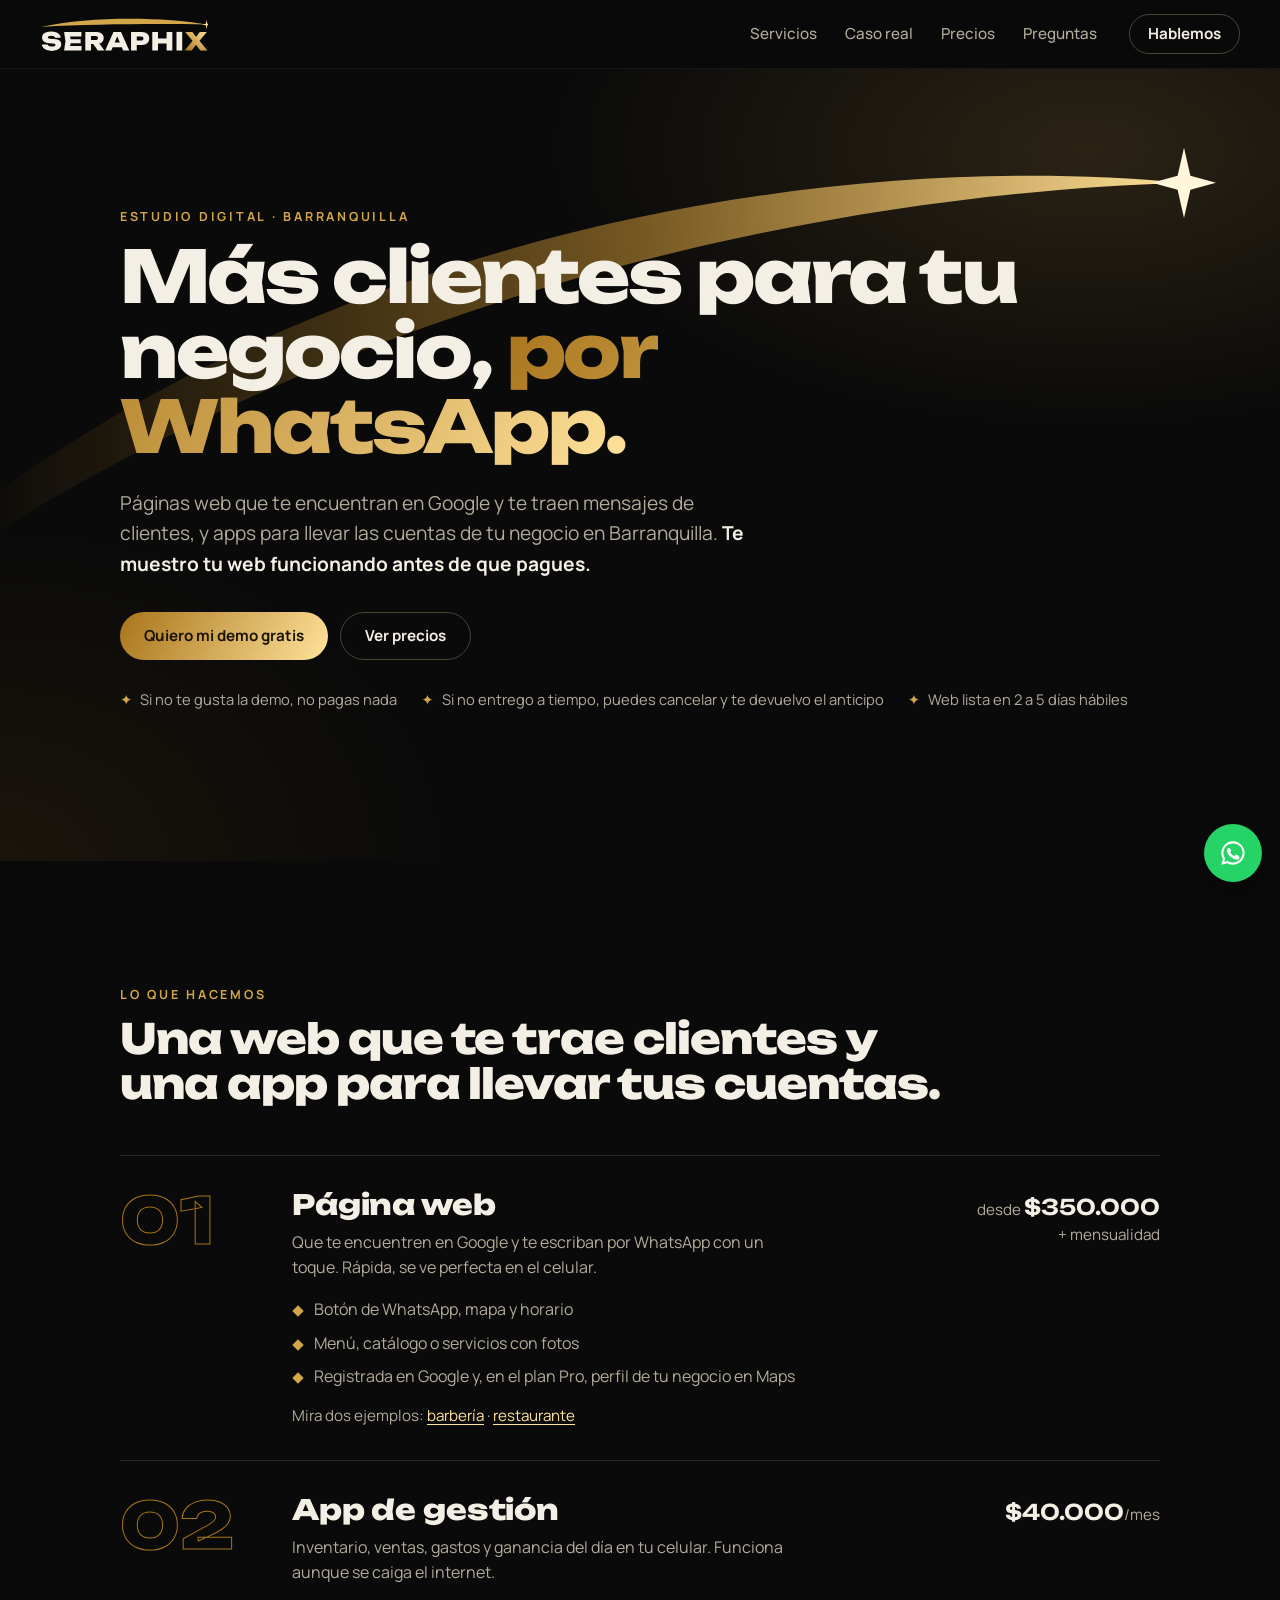
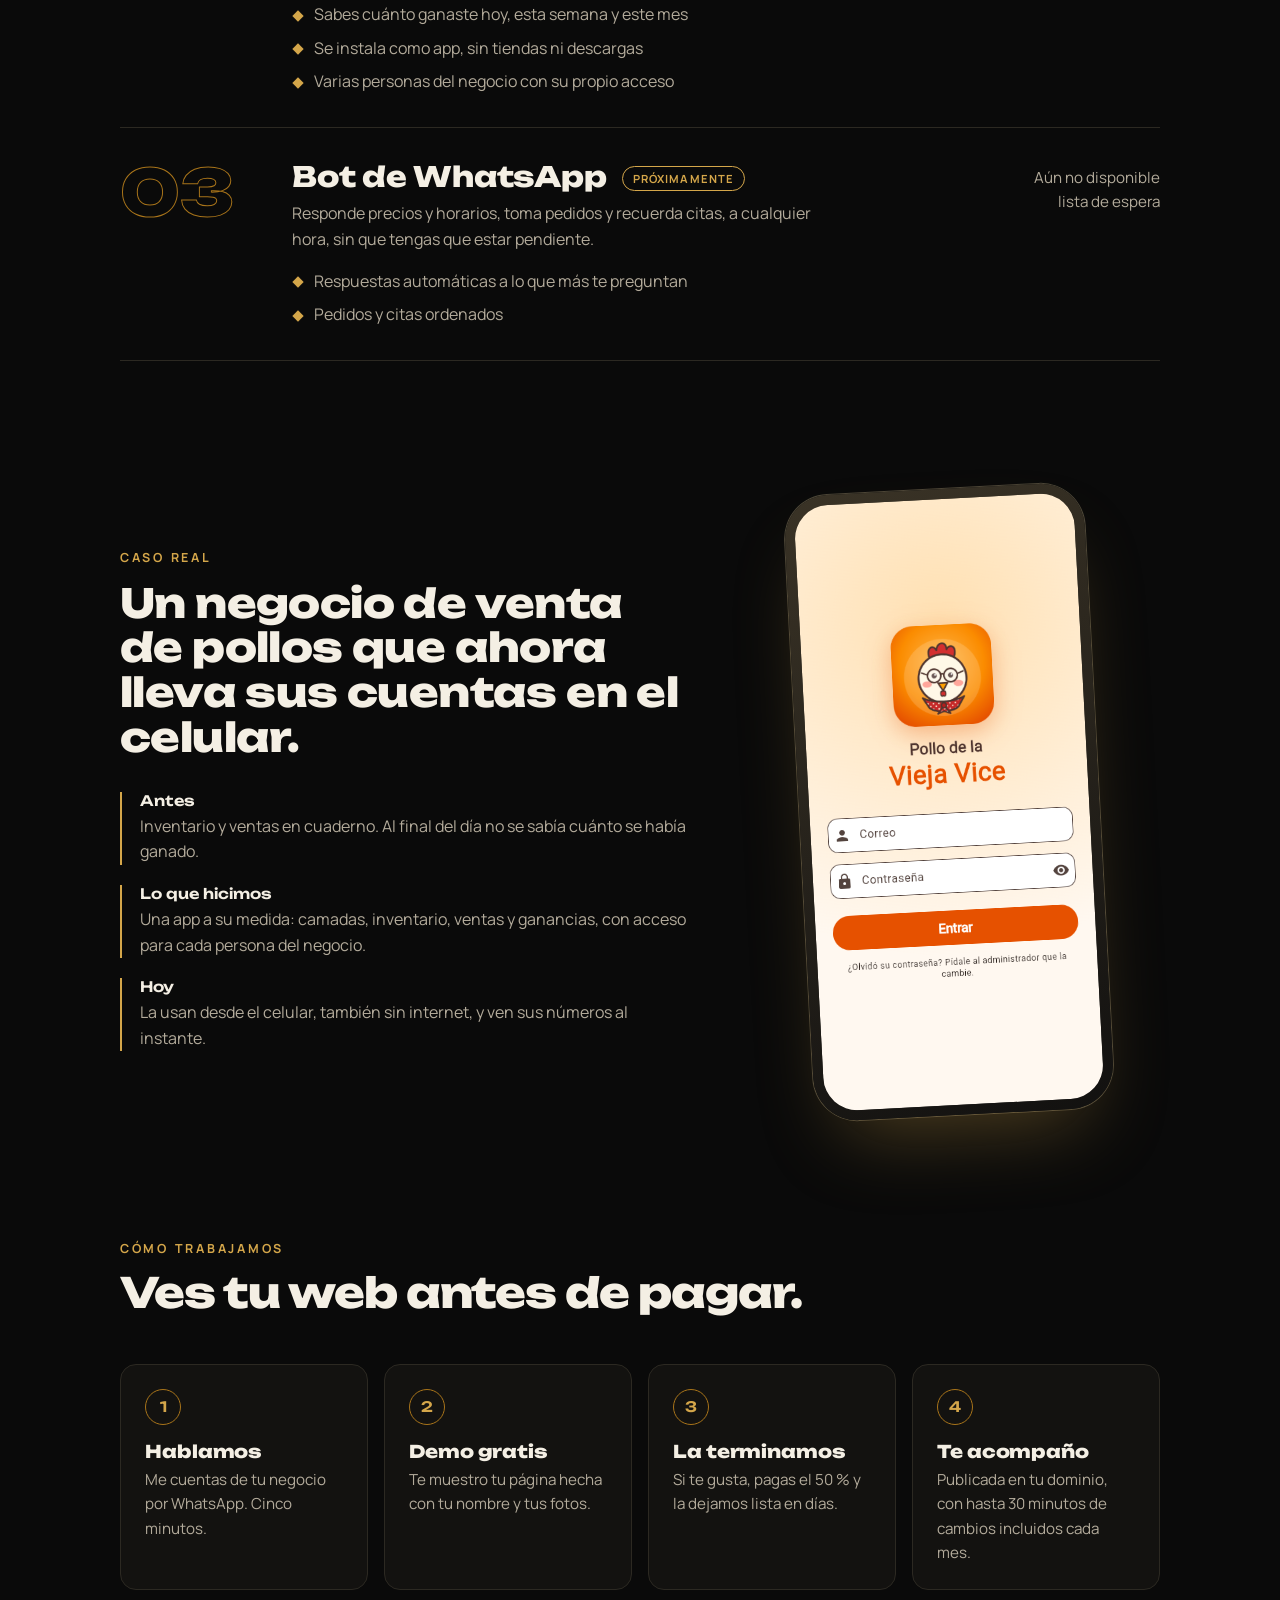
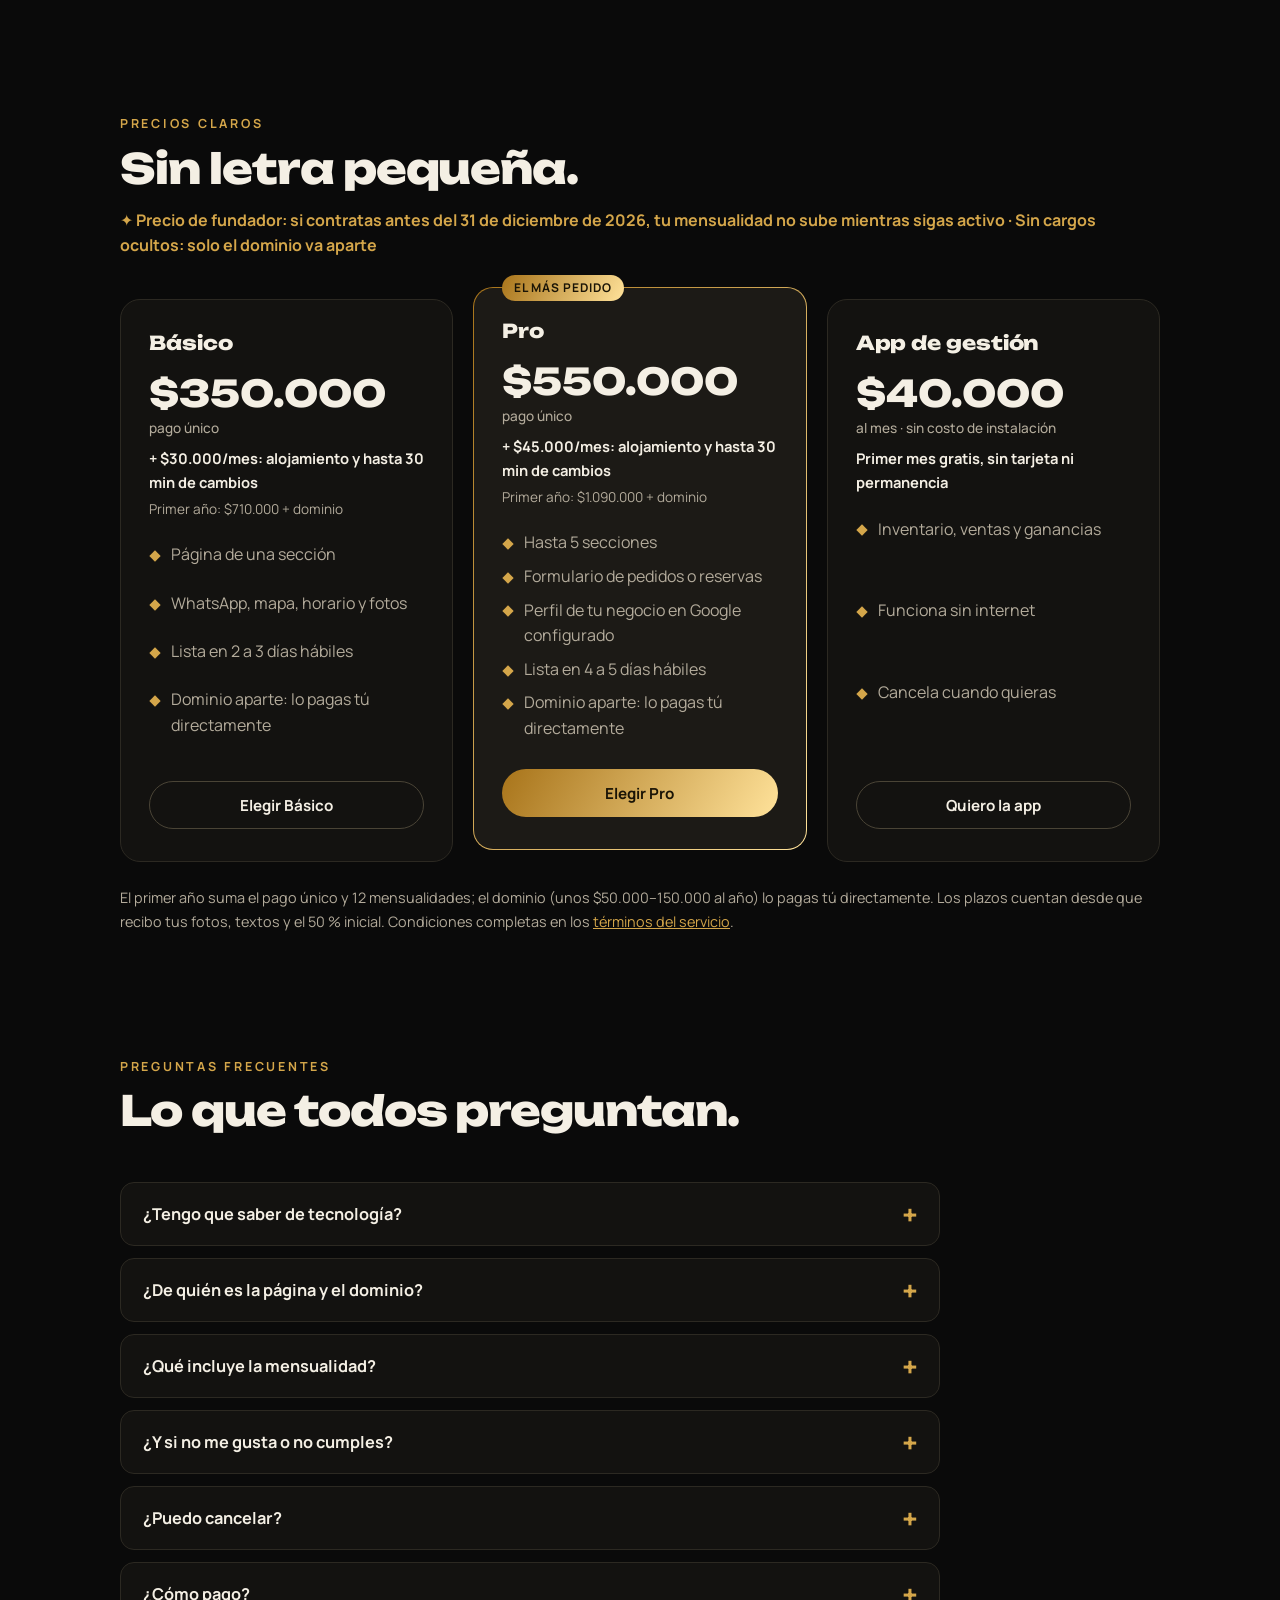
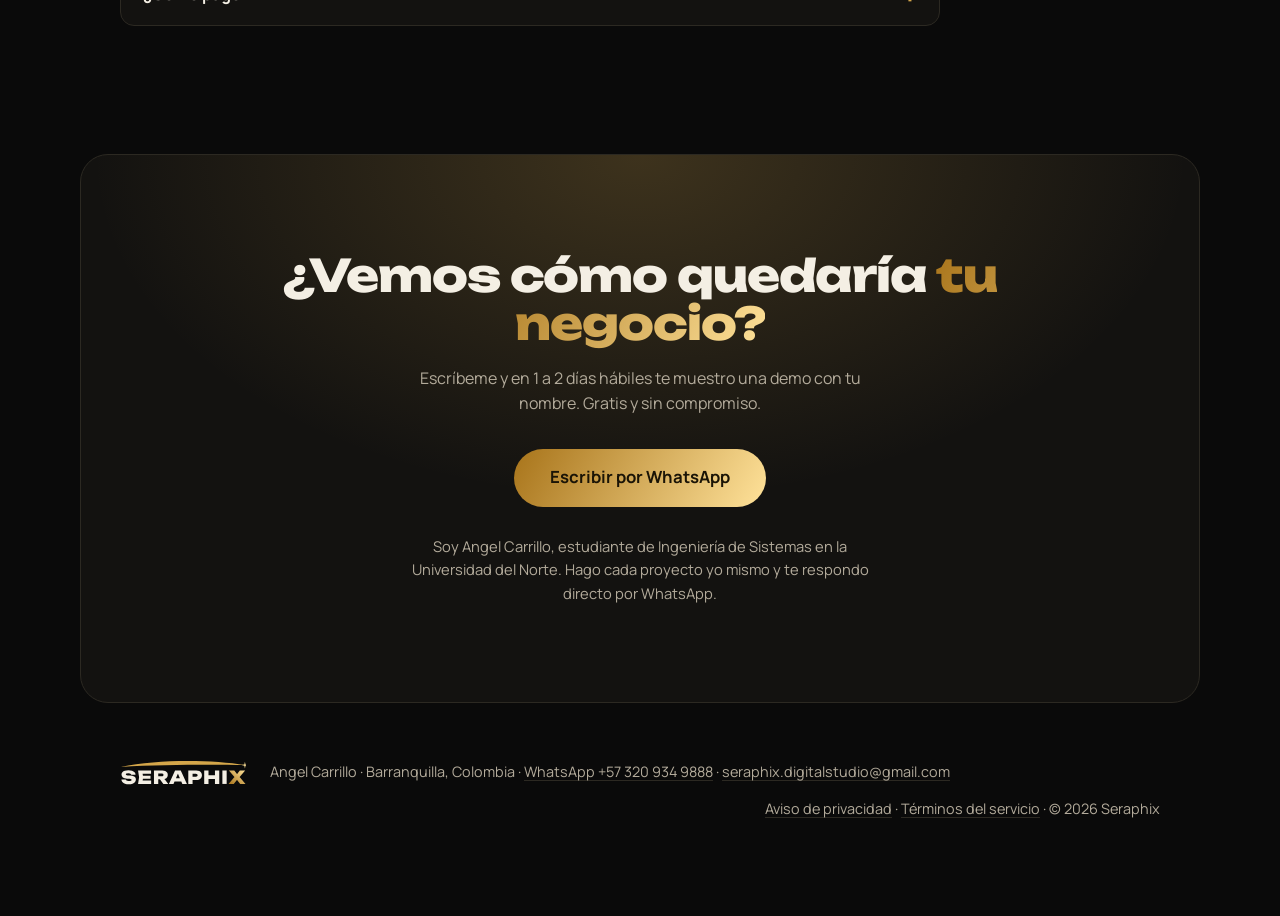
==== commit bc0d9ee2: "Web más clara y documentos coherentes tras revisión independiente - Titular orientado a clientes, ga" ====
--- a/index.html
+++ b/index.html
@@ -97,17 +97,17 @@
       </svg>
       <div class="hero__contenido">
         <p class="eyebrow">Estudio digital · Barranquilla</p>
-        <h1>Tu negocio, a la altura de <span class="oro">los grandes.</span></h1>
-        <p class="hero__sub">Páginas web, apps de gestión y bots de WhatsApp para negocios que quieren vender más.
-          Te muestro tu web <strong>funcionando antes de que pagues un peso.</strong></p>
+        <h1>Más clientes para tu negocio, <span class="oro">por WhatsApp.</span></h1>
+        <p class="hero__sub">Páginas web que te encuentran en Google y te traen mensajes de clientes, y apps para llevar
+          las cuentas de tu negocio en Barranquilla. <strong>Te muestro tu web funcionando antes de que pagues.</strong></p>
         <div class="hero__acciones">
           <a class="boton boton--oro" data-wa="Hola, quiero ver una demo gratis de la web para mi negocio" href="https://wa.me/573209349888?text=Hola%2C%20quiero%20ver%20una%20demo%20gratis%20de%20la%20web%20para%20mi%20negocio" target="_blank" rel="noopener">Quiero mi demo gratis</a>
           <a class="boton boton--borde" href="#precios">Ver precios</a>
         </div>
         <ul class="hero__garantias">
+          <li>Si no te gusta la demo, no pagas nada</li>
+          <li>Si no entrego a tiempo, puedes cancelar y te devuelvo el anticipo</li>
           <li>Web lista en 2 a 5 días hábiles</li>
-          <li>Pagas 50 % al empezar y 50 % al entregar</li>
-          <li>El dominio queda a tu nombre (lo pagas tú)</li>
         </ul>
       </div>
     </section>
@@ -115,7 +115,7 @@
     <!-- SERVICIOS -->
     <section class="seccion" id="servicios" aria-labelledby="t-servicios">
       <p class="eyebrow">Lo que hacemos</p>
-      <h2 id="t-servicios">Tres herramientas para que tu negocio se vea y se maneje como uno grande.</h2>
+      <h2 id="t-servicios">Una web que te trae clientes y una app para llevar tus cuentas.</h2>
       <ol class="servicios">
         <li class="servicio">
           <span class="servicio__num">01</span>
@@ -125,8 +125,10 @@
             <ul class="lista">
               <li>Botón de WhatsApp, mapa y horario</li>
               <li>Menú, catálogo o servicios con fotos</li>
-              <li>Ficha de Google para aparecer en Maps</li>
+              <li>Registrada en Google y, en el plan Pro, perfil de tu negocio en Maps</li>
             </ul>
+            <p class="servicio__ejemplos">Mira dos ejemplos: <a href="demo/barberia/" target="_blank" rel="noopener">barbería</a> ·
+              <a href="demo/restaurante/" target="_blank" rel="noopener">restaurante</a></p>
           </div>
           <p class="servicio__precio">desde <strong>$350.000</strong><br>+ mensualidad</p>
         </li>
@@ -146,14 +148,14 @@
         <li class="servicio">
           <span class="servicio__num">03</span>
           <div>
-            <h3>Bot de WhatsApp <span class="etiqueta">Pronto</span></h3>
+            <h3>Bot de WhatsApp <span class="etiqueta">Próximamente</span></h3>
             <p>Responde precios y horarios, toma pedidos y recuerda citas, a cualquier hora, sin que tengas que estar pendiente.</p>
             <ul class="lista">
               <li>Respuestas automáticas a lo que más te preguntan</li>
               <li>Pedidos y citas ordenados</li>
             </ul>
           </div>
-          <p class="servicio__precio">Lista de espera</p>
+          <p class="servicio__precio">Aún no disponible<br>lista de espera</p>
         </li>
       </ol>
     </section>
@@ -182,7 +184,7 @@
         <li><b>1</b><h3>Hablamos</h3><p>Me cuentas de tu negocio por WhatsApp. Cinco minutos.</p></li>
         <li><b>2</b><h3>Demo gratis</h3><p>Te muestro tu página hecha con tu nombre y tus fotos.</p></li>
         <li><b>3</b><h3>La terminamos</h3><p>Si te gusta, pagas el 50 % y la dejamos lista en días.</p></li>
-        <li><b>4</b><h3>Te acompaño</h3><p>Publicada en tu dominio, con cambios incluidos cada mes.</p></li>
+        <li><b>4</b><h3>Te acompaño</h3><p>Publicada en tu dominio, con hasta 30 minutos de cambios incluidos cada mes.</p></li>
       </ol>
     </section>
 
@@ -190,12 +192,13 @@
     <section class="seccion" id="precios" aria-labelledby="t-precios">
       <p class="eyebrow">Precios claros</p>
       <h2 id="t-precios">Sin letra pequeña.</h2>
-      <p class="lanzamiento">✦ Precios de lanzamiento hasta el 31 de diciembre de 2026 · Precios finales, sin cargos adicionales</p>
+      <p class="lanzamiento">✦ Precio de fundador: si contratas antes del 31 de diciembre de 2026, tu mensualidad no sube mientras sigas activo · Sin cargos ocultos: solo el dominio va aparte</p>
       <div class="planes">
         <article class="plan">
           <h3>Básico</h3>
           <p class="plan__precio">$350.000 <span>pago único</span></p>
-          <p class="plan__mes">+ $30.000/mes de hosting y cambios</p>
+          <p class="plan__mes">+ $30.000/mes: alojamiento y hasta 30 min de cambios</p>
+          <p class="plan__anio">Primer año: $710.000 + dominio</p>
           <ul class="lista">
             <li>Página de una sección</li>
             <li>WhatsApp, mapa, horario y fotos</li>
@@ -208,11 +211,12 @@
           <p class="plan__cinta">El más pedido</p>
           <h3>Pro</h3>
           <p class="plan__precio">$550.000 <span>pago único</span></p>
-          <p class="plan__mes">+ $45.000/mes de hosting y cambios</p>
+          <p class="plan__mes">+ $45.000/mes: alojamiento y hasta 30 min de cambios</p>
+          <p class="plan__anio">Primer año: $1.090.000 + dominio</p>
           <ul class="lista">
             <li>Hasta 5 secciones</li>
             <li>Formulario de pedidos o reservas</li>
-            <li>Ficha de Google Business configurada</li>
+            <li>Perfil de tu negocio en Google configurado</li>
             <li>Lista en 4 a 5 días hábiles</li>
             <li>Dominio aparte: lo pagas tú directamente</li>
           </ul>
@@ -230,7 +234,8 @@
           <a class="boton boton--borde" data-wa="Hola, me interesa la app de gestión de Seraphix" href="https://wa.me/573209349888?text=Hola%2C%20me%20interesa%20la%20app%20de%20gesti%C3%B3n%20de%20Seraphix" target="_blank" rel="noopener">Quiero la app</a>
         </article>
       </div>
-      <p class="planes__nota">Los plazos cuentan desde que recibimos tus fotos, textos y el 50 % inicial. Condiciones
+      <p class="planes__nota">El primer año suma el pago único y 12 mensualidades; el dominio (unos $50.000–150.000 al año)
+        lo pagas tú directamente. Los plazos cuentan desde que recibo tus fotos, textos y el 50 % inicial. Condiciones
         completas en los <a href="terminos.html">términos del servicio</a>.</p>
     </section>
 
@@ -242,9 +247,11 @@
         <details><summary>¿Tengo que saber de tecnología?</summary>
           <p>No. Tú me cuentas cómo funciona tu negocio y yo me encargo de todo. Te enseño a usarlo en una llamada corta.</p></details>
         <details><summary>¿De quién es la página y el dominio?</summary>
-          <p>Tuyos. El dominio (por ejemplo, tunegocio.co) se registra a tu nombre y lo pagas tú directamente al proveedor; no está incluido en el precio de la página ni en la mensualidad. Yo te ayudo a comprarlo y lo dejo conectado, así no dependes de nadie.</p></details>
+          <p>El dominio es tuyo desde el principio, y la página también cuando terminas de pagarla. El dominio (por ejemplo, tunegocio.co) se registra a tu nombre y lo pagas tú directamente al proveedor; no está incluido en el precio de la página ni en la mensualidad. Yo te ayudo a comprarlo y lo dejo conectado, así no dependes de nadie.</p></details>
         <details><summary>¿Qué incluye la mensualidad?</summary>
-          <p>El hosting (que la página esté siempre en línea), la seguridad y cambios pequeños cada mes: precios, fotos, horarios.</p></details>
+          <p>Que la página esté siempre en línea (alojamiento), su seguridad y hasta 30 minutos de cambios pequeños cada mes: precios, fotos, horarios o textos cortos. Si necesitas algo más grande, te lo cotizo antes de hacerlo.</p></details>
+        <details><summary>¿Y si no me gusta o no cumples?</summary>
+          <p>La demo es gratis: si no te convence, no pagas nada. Si ya pagaste el anticipo y no entrego en el plazo acordado por causas mías, puedes cancelar y te devuelvo el anticipo completo.</p></details>
         <details><summary>¿Puedo cancelar?</summary>
           <p>Sí, cuando quieras. Sin cláusulas de permanencia.</p></details>
         <details><summary>¿Cómo pago?</summary>
@@ -257,6 +264,7 @@
       <h2 id="t-final">¿Vemos cómo quedaría <span class="oro">tu negocio?</span></h2>
       <p>Escríbeme y en 1 a 2 días hábiles te muestro una demo con tu nombre. Gratis y sin compromiso.</p>
       <a class="boton boton--oro boton--grande" data-wa="Hola, quiero ver una demo gratis de la web para mi negocio" href="https://wa.me/573209349888?text=Hola%2C%20quiero%20ver%20una%20demo%20gratis%20de%20la%20web%20para%20mi%20negocio" target="_blank" rel="noopener">Escribir por WhatsApp</a>
+      <p class="final__quien">Soy Angel Carrillo, estudiante de Ingeniería de Sistemas en la Universidad del Norte. Hago cada proyecto yo mismo y te respondo directo por WhatsApp.</p>
     </section>
   </main>
 
--- a/estilos.css
+++ b/estilos.css
@@ -159,6 +159,8 @@
 }
 .servicio h3 { font-size: clamp(1.3rem, 2.6vw, 1.75rem); margin-bottom: 8px; }
 .servicio p { color: var(--niebla); max-width: 52ch; }
+.servicio__ejemplos { margin-top: 14px; font-size: .95rem; color: var(--niebla); }
+.servicio__ejemplos a { color: var(--oro-claro); text-underline-offset: 3px; }
 .servicio__precio { color: var(--niebla); font-size: .95rem; }
 .servicio__precio strong { color: var(--hueso); font: 600 1.35rem var(--f-display); }
 .etiqueta {
@@ -217,6 +219,7 @@
 .plan__precio { font: 800 clamp(1.8rem, 3.4vw, 2.3rem)/1.1 var(--f-display); }
 .plan__precio span { display: block; font: 500 .85rem var(--f-texto); color: var(--niebla); margin-top: 6px; }
 .plan__mes { color: var(--hueso); font-weight: 600; font-size: .92rem; margin-top: 10px; }
+.plan__anio { color: var(--niebla); font-size: .85rem; margin-top: 4px; }
 .plan .lista { margin: 22px 0 28px; flex: 1; }
 .plan .boton { width: 100%; }
 .plan--destacado {
@@ -269,6 +272,7 @@
 }
 .final h2 { font-size: clamp(1.8rem, 4.2vw, 2.8rem); line-height: 1.08; letter-spacing: -0.025em; max-width: 18ch; margin: 0 auto 18px; }
 .final p { color: var(--niebla); max-width: 48ch; margin: 0 auto 32px; }
+.final p.final__quien { margin: 28px auto 0; font-size: .92rem; max-width: 52ch; }
 @media (max-width: 1160px) { .final { margin-inline: var(--gutter); } }
 
 /* Pie */
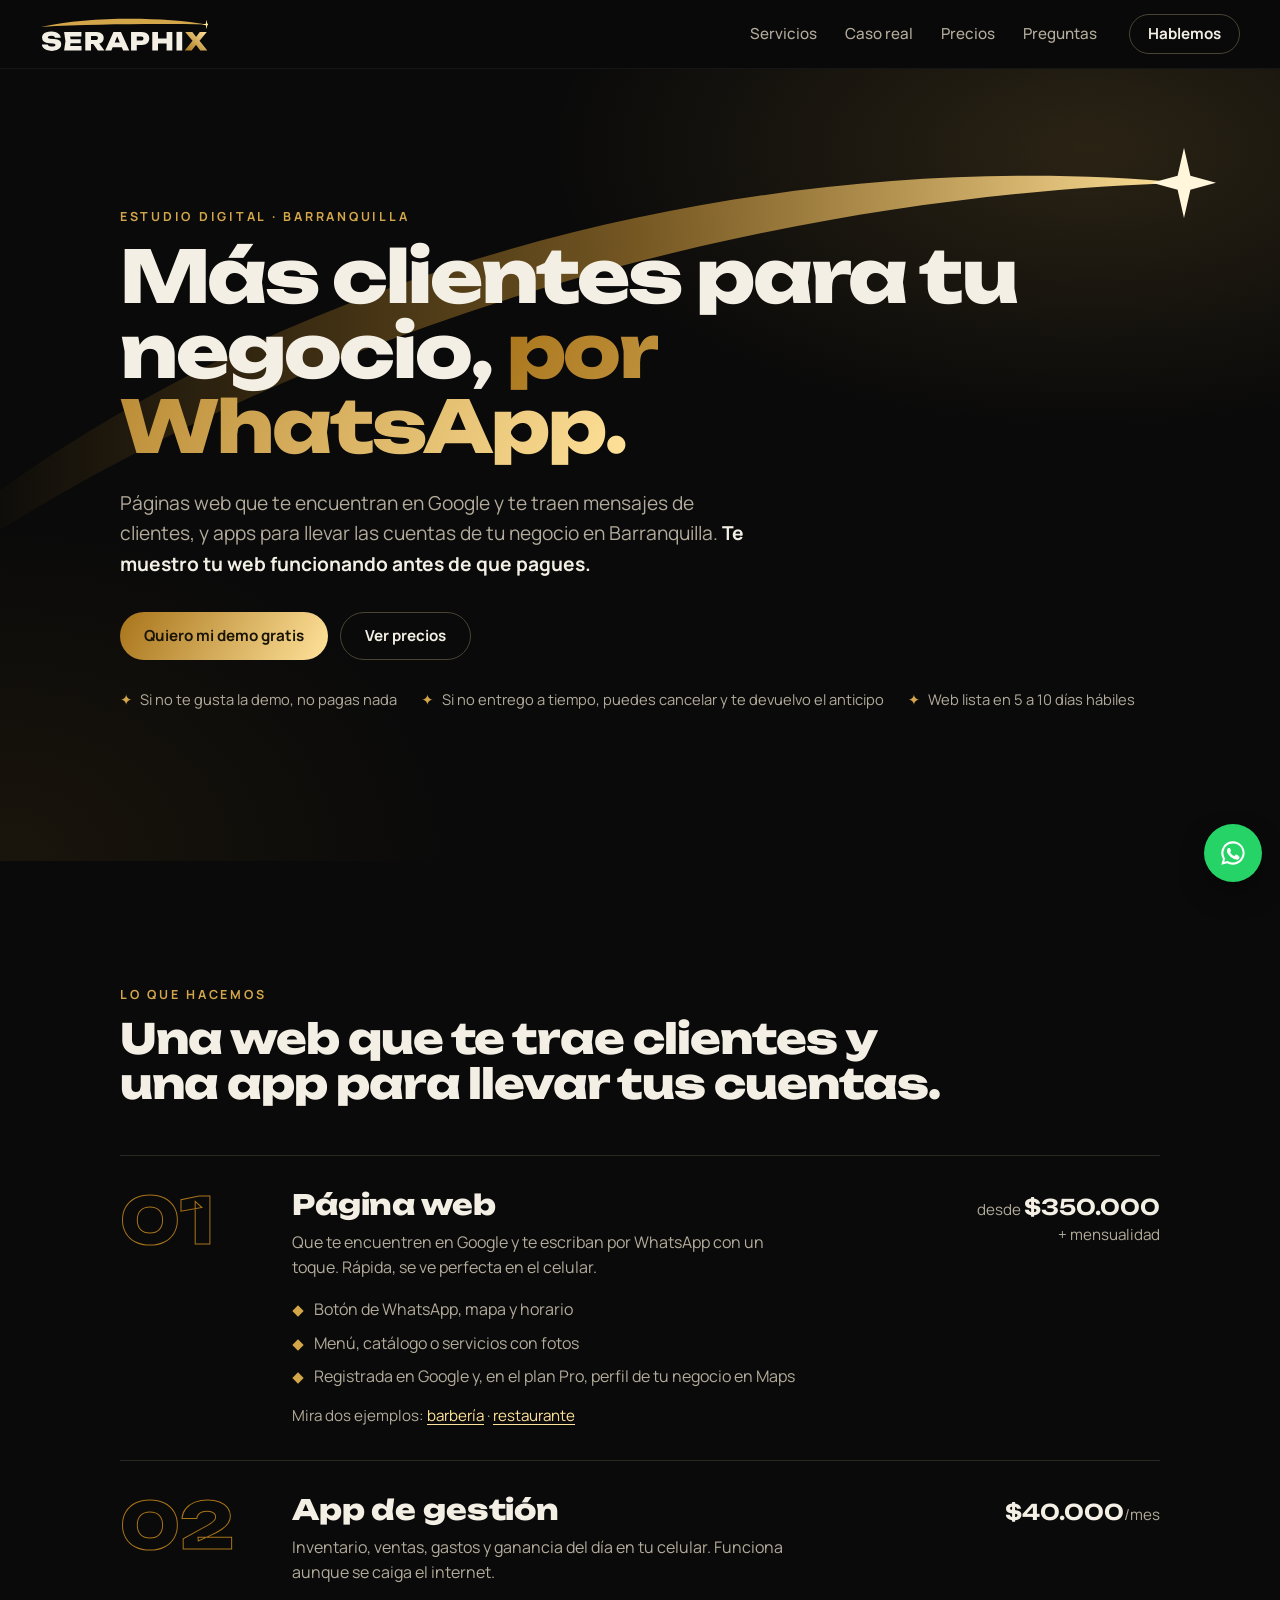
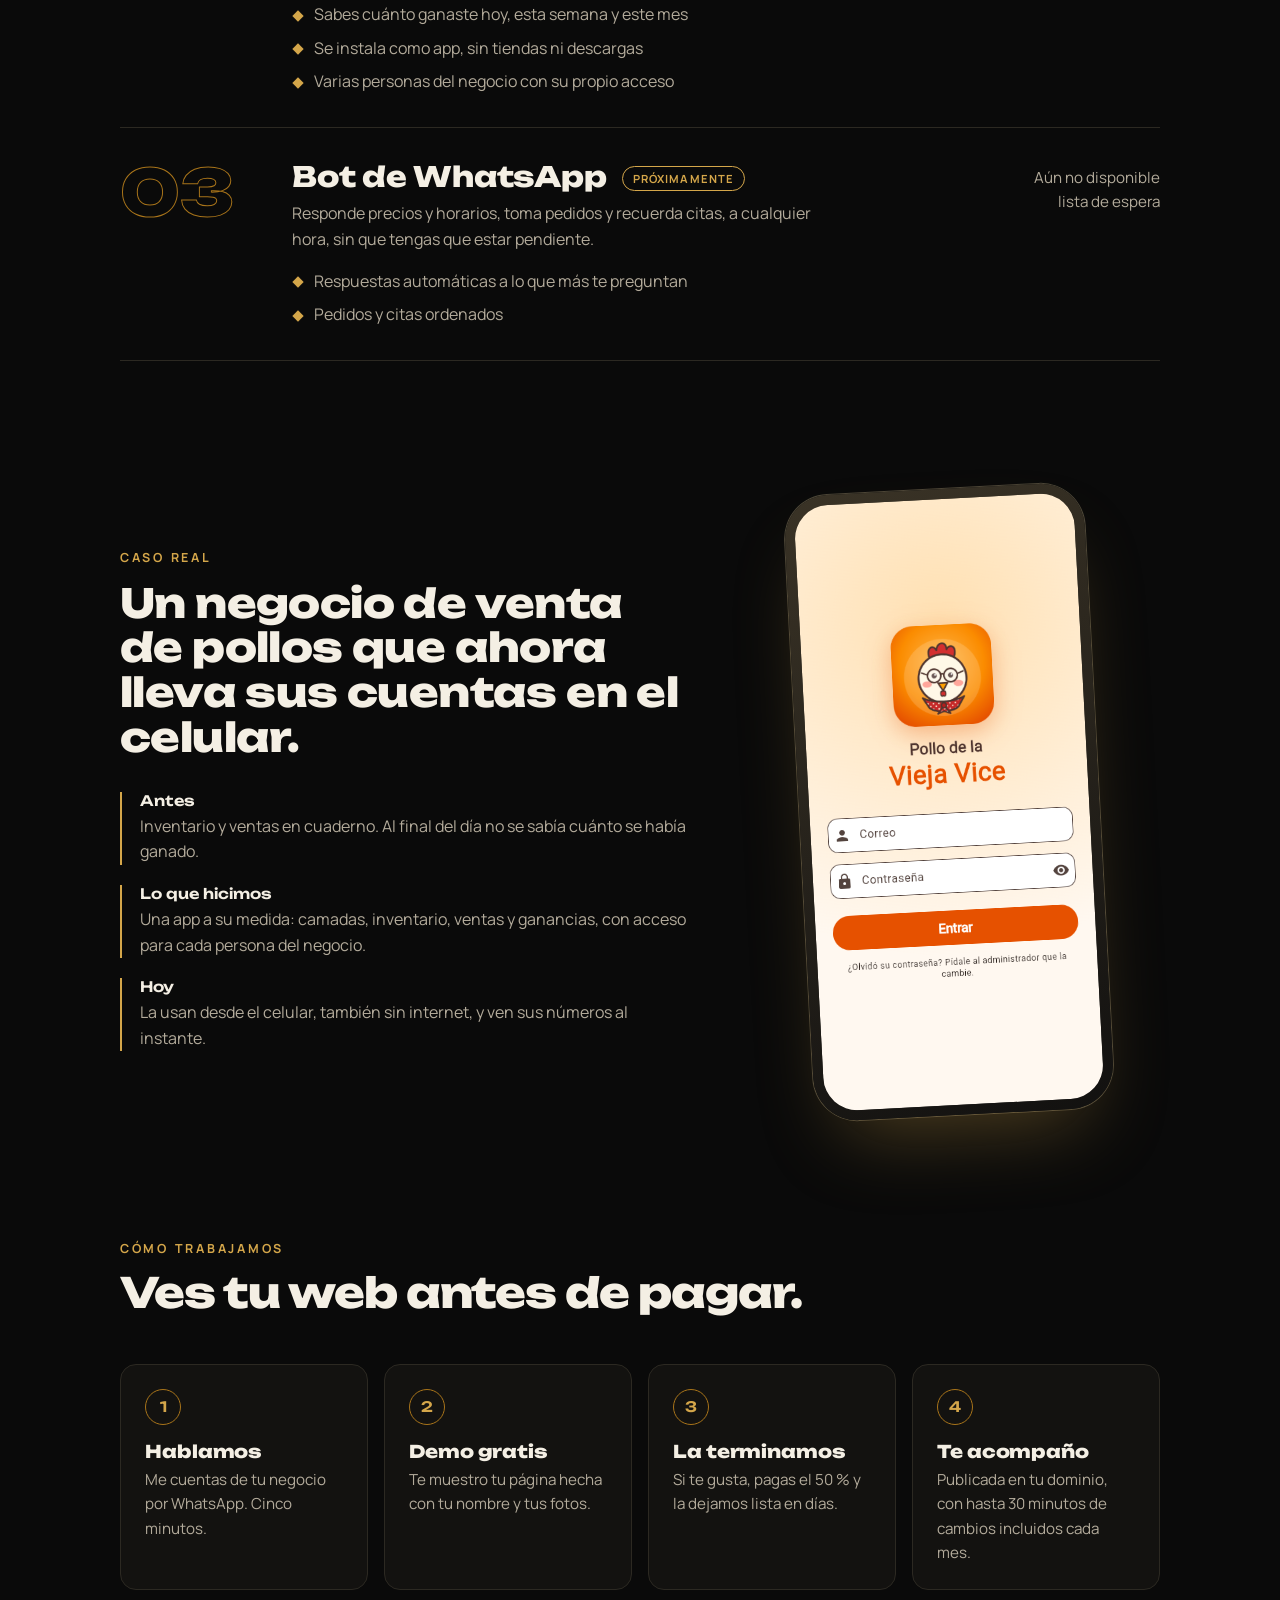
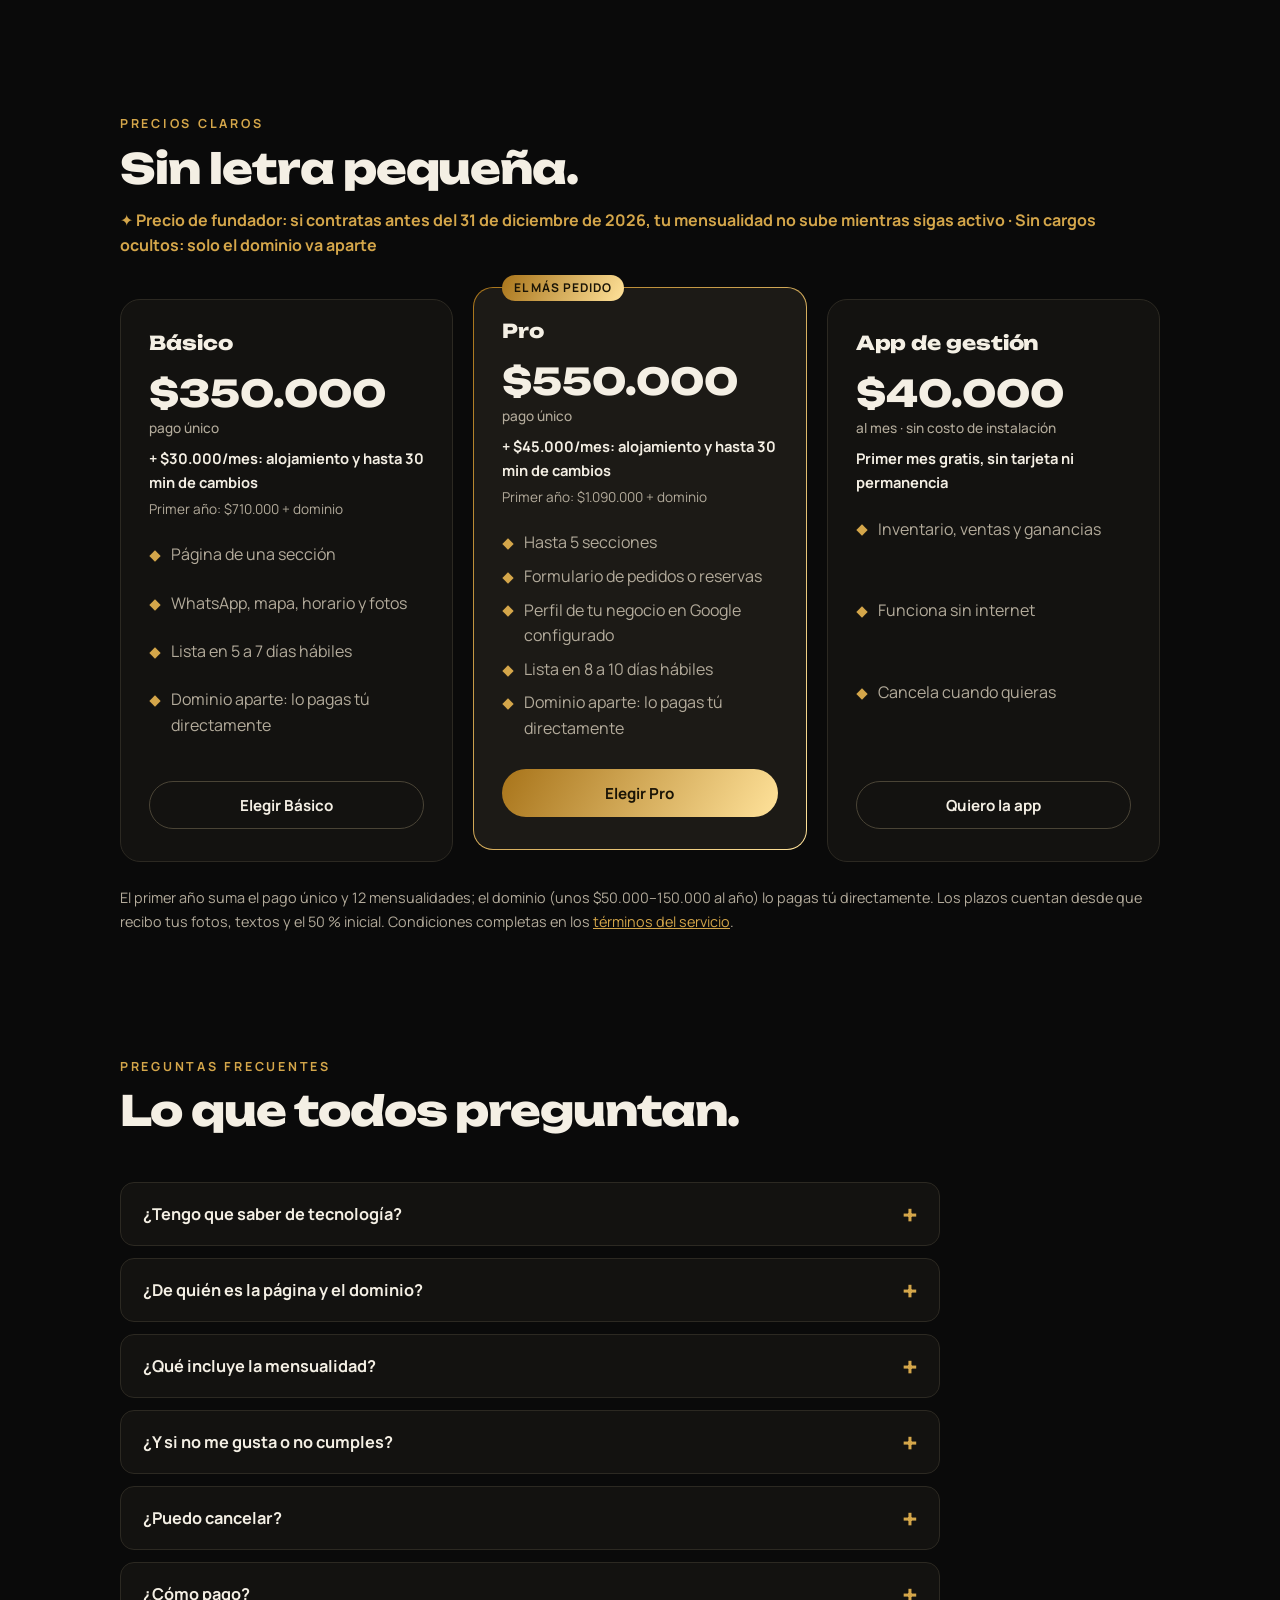
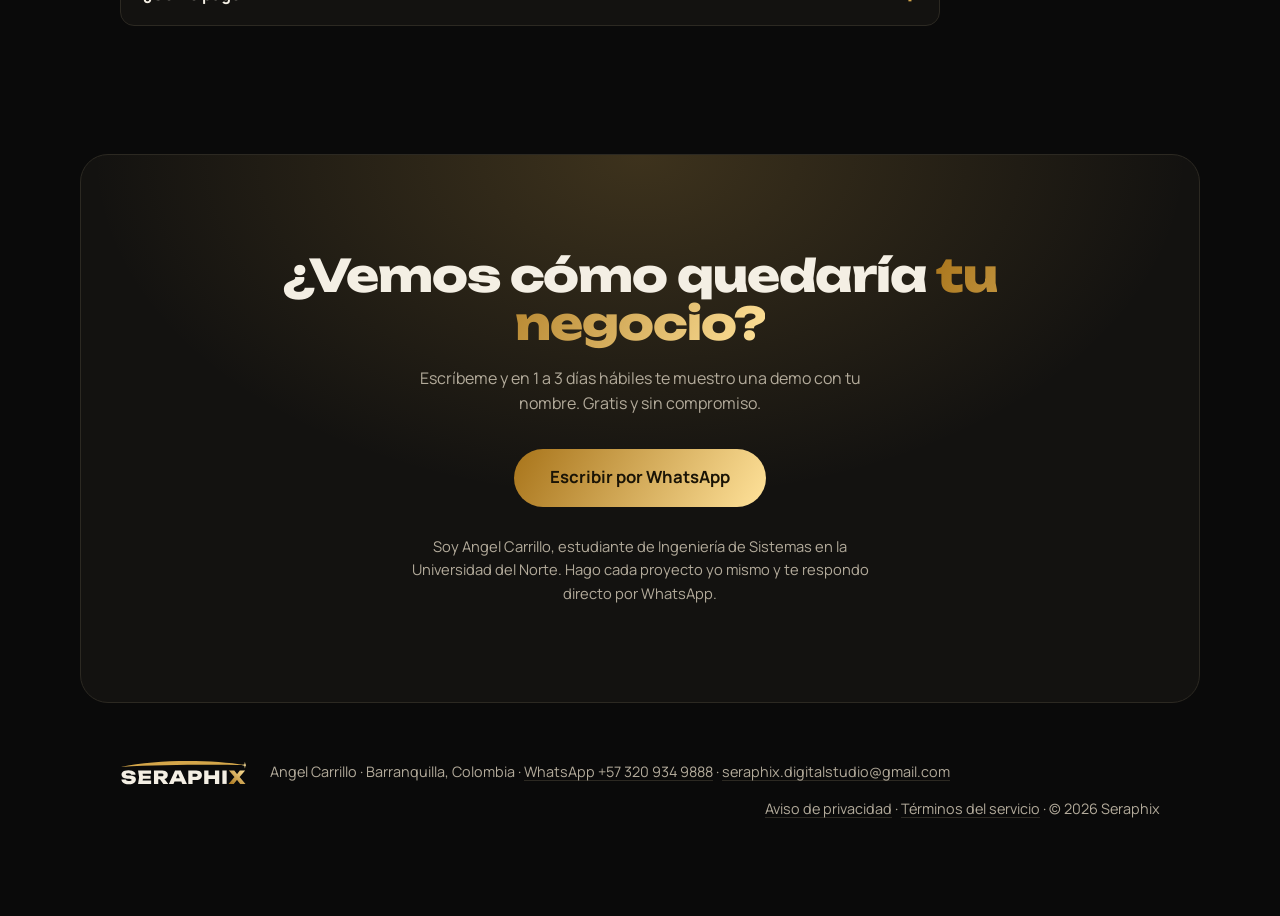
==== commit 561619bc: "Plazos de entrega más realistas en la web" ====
--- a/index.html
+++ b/index.html
@@ -107,7 +107,7 @@
         <ul class="hero__garantias">
           <li>Si no te gusta la demo, no pagas nada</li>
           <li>Si no entrego a tiempo, puedes cancelar y te devuelvo el anticipo</li>
-          <li>Web lista en 2 a 5 días hábiles</li>
+          <li>Web lista en 5 a 10 días hábiles</li>
         </ul>
       </div>
     </section>
@@ -202,7 +202,7 @@
           <ul class="lista">
             <li>Página de una sección</li>
             <li>WhatsApp, mapa, horario y fotos</li>
-            <li>Lista en 2 a 3 días hábiles</li>
+            <li>Lista en 5 a 7 días hábiles</li>
             <li>Dominio aparte: lo pagas tú directamente</li>
           </ul>
           <a class="boton boton--borde" data-wa="Hola, me interesa el plan Básico de Seraphix" href="https://wa.me/573209349888?text=Hola%2C%20me%20interesa%20el%20plan%20B%C3%A1sico%20de%20Seraphix" target="_blank" rel="noopener">Elegir Básico</a>
@@ -217,7 +217,7 @@
             <li>Hasta 5 secciones</li>
             <li>Formulario de pedidos o reservas</li>
             <li>Perfil de tu negocio en Google configurado</li>
-            <li>Lista en 4 a 5 días hábiles</li>
+            <li>Lista en 8 a 10 días hábiles</li>
             <li>Dominio aparte: lo pagas tú directamente</li>
           </ul>
           <a class="boton boton--oro" data-wa="Hola, me interesa el plan Pro de Seraphix" href="https://wa.me/573209349888?text=Hola%2C%20me%20interesa%20el%20plan%20Pro%20de%20Seraphix" target="_blank" rel="noopener">Elegir Pro</a>
@@ -262,7 +262,7 @@
     <!-- CTA FINAL -->
     <section class="final" id="contacto" aria-labelledby="t-final">
       <h2 id="t-final">¿Vemos cómo quedaría <span class="oro">tu negocio?</span></h2>
-      <p>Escríbeme y en 1 a 2 días hábiles te muestro una demo con tu nombre. Gratis y sin compromiso.</p>
+      <p>Escríbeme y en 1 a 3 días hábiles te muestro una demo con tu nombre. Gratis y sin compromiso.</p>
       <a class="boton boton--oro boton--grande" data-wa="Hola, quiero ver una demo gratis de la web para mi negocio" href="https://wa.me/573209349888?text=Hola%2C%20quiero%20ver%20una%20demo%20gratis%20de%20la%20web%20para%20mi%20negocio" target="_blank" rel="noopener">Escribir por WhatsApp</a>
       <p class="final__quien">Soy Angel Carrillo, estudiante de Ingeniería de Sistemas en la Universidad del Norte. Hago cada proyecto yo mismo y te respondo directo por WhatsApp.</p>
     </section>
